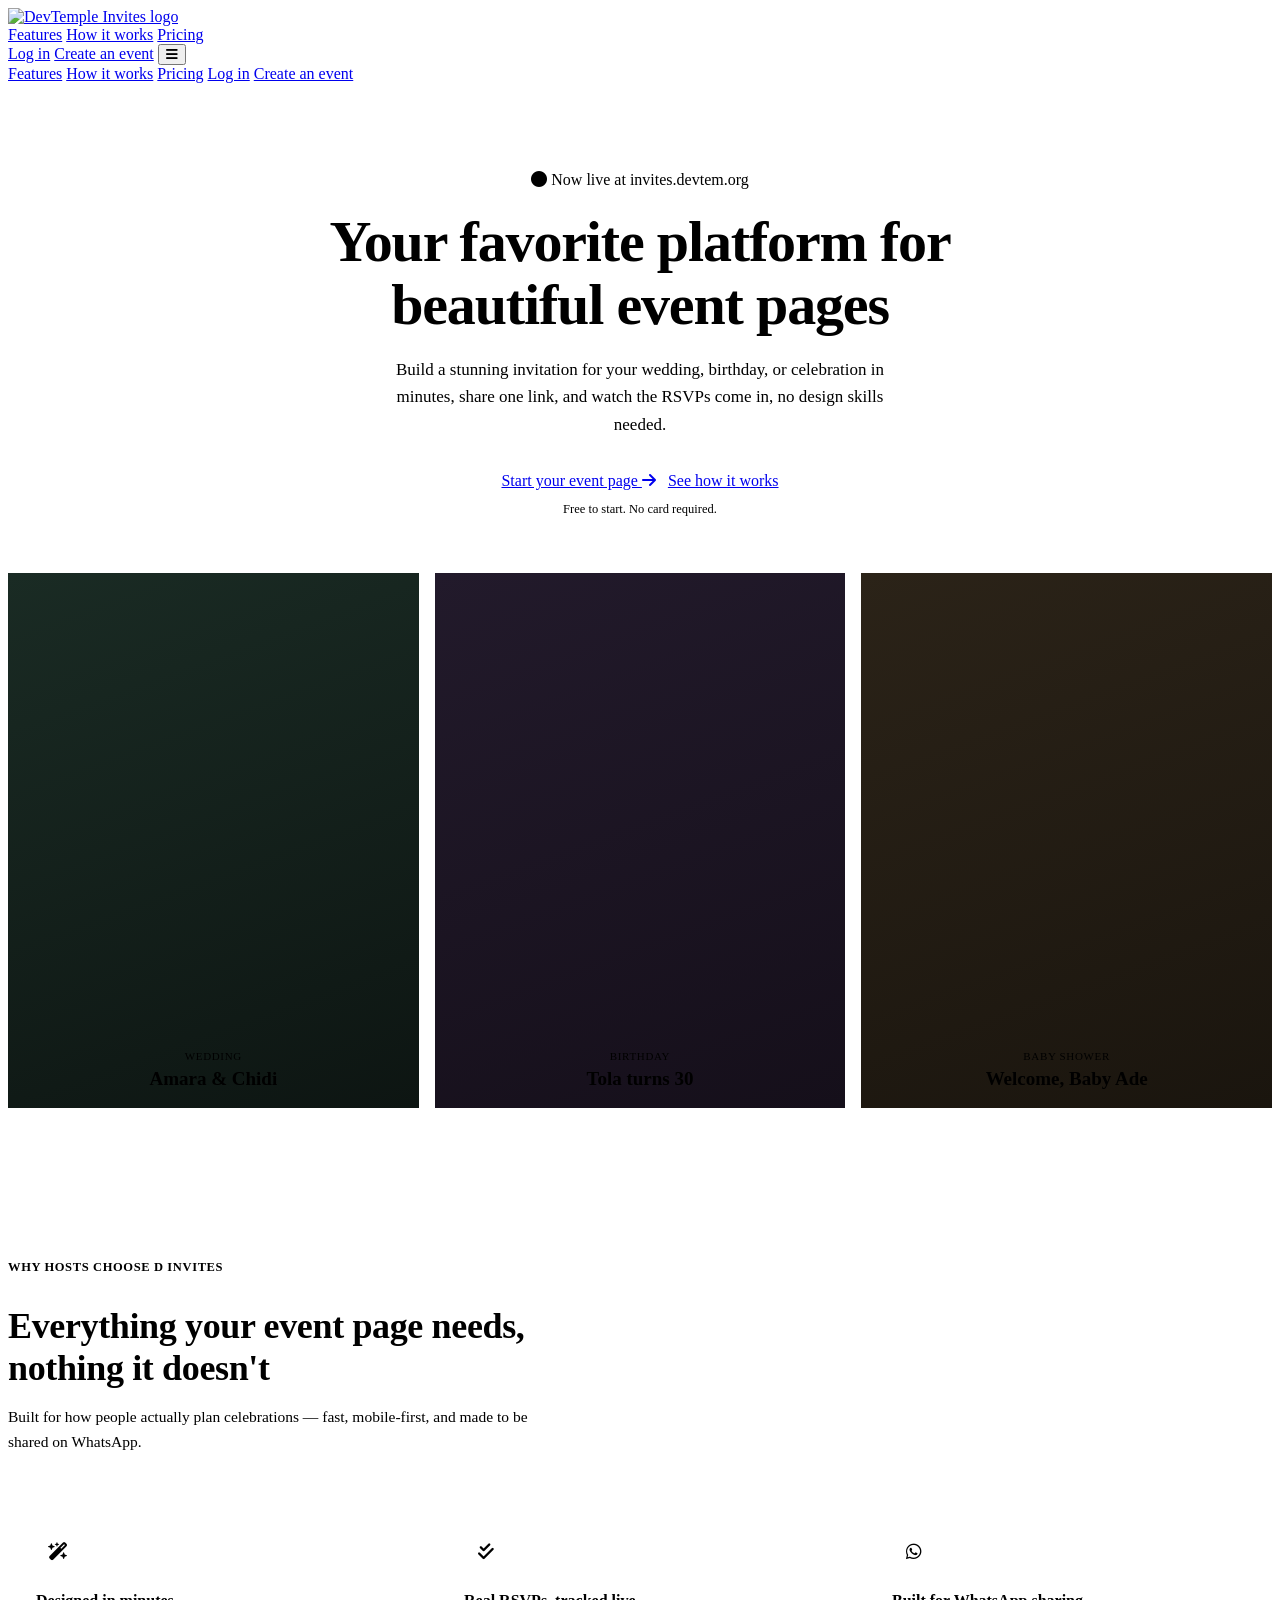
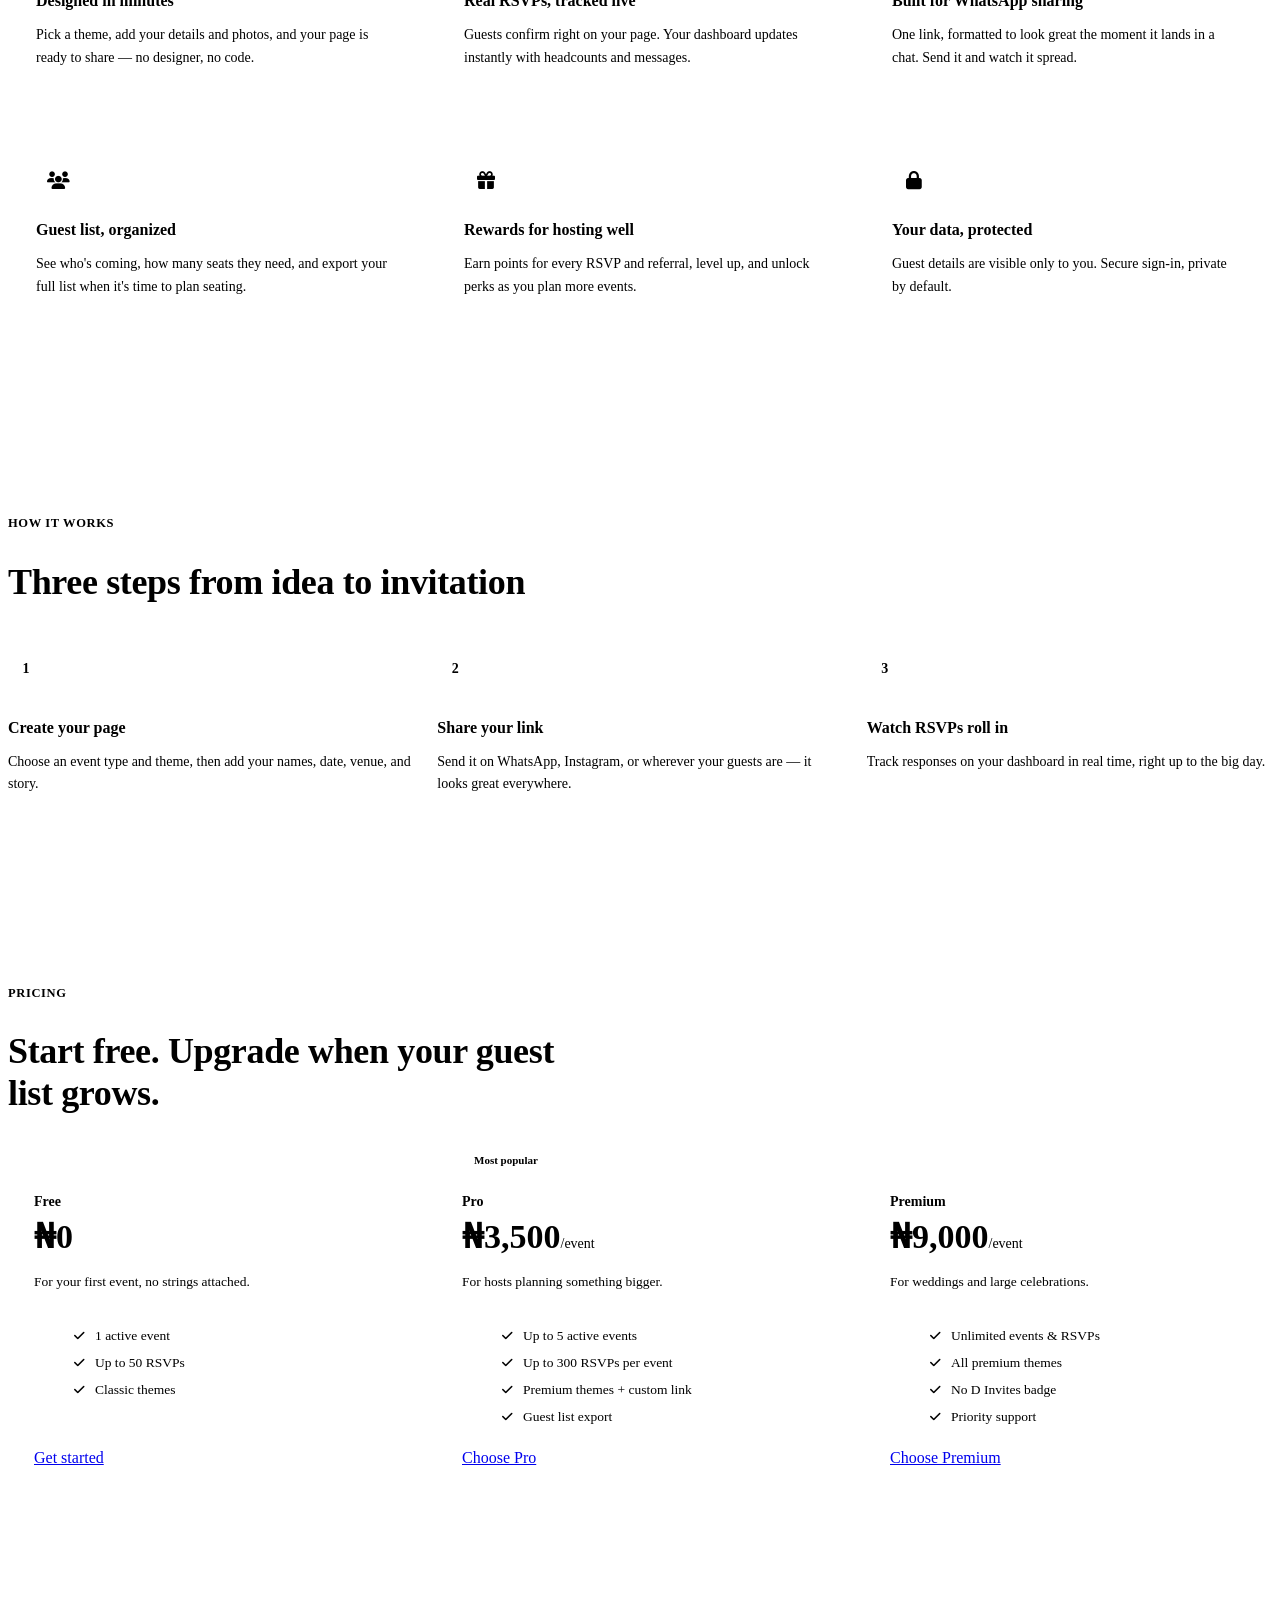
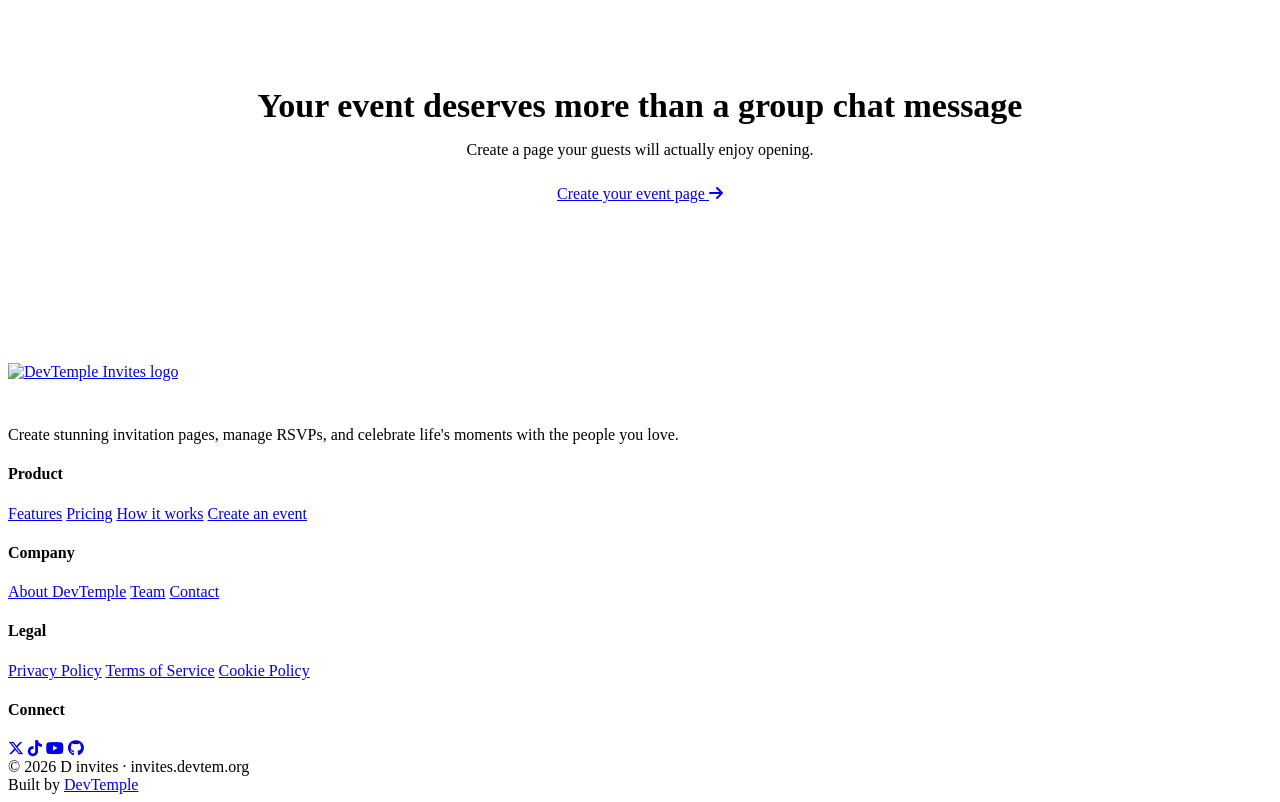
==== index.html @ a51472a0 "Create index.html" ====
<!DOCTYPE html>
<html lang="en">
<head>
    <meta charset="UTF-8">
    <meta name="viewport" content="width=device-width, initial-scale=1.0">
    <title>D Invites — Beautiful event pages, real RSVPs</title>
    <meta name="description" content="Create a beautiful invitation page for your wedding, birthday, or celebration in minutes. Share one link, track every RSVP, by DevTemple.">

    <link rel="preconnect" href="https://fonts.googleapis.com">
    <link href="https://fonts.googleapis.com/css2?family=Inter:opsz,wght@14..32,400;14..32,500;14..32,600;14..32,700;14..32,800&display=swap" rel="stylesheet">
    <link rel="stylesheet" href="https://cdnjs.cloudflare.com/ajax/libs/font-awesome/6.5.2/css/all.min.css">
    <link rel="stylesheet" href="assets/css/global.css">

    <style>
        /* ---------- Page-only styles (landing) ---------- */
        .hero {
            padding: 88px 0 64px;
            text-align: center;
            position: relative;
            overflow: hidden;
        }
        .hero::before {
            content: '';
            position: absolute;
            top: -180px;
            left: 50%;
            transform: translateX(-50%);
            width: 640px;
            height: 360px;
            background: var(--accent);
            opacity: .14;
            filter: blur(120px);
            border-radius: 50%;
            pointer-events: none;
        }
        .hero-inner {
            position: relative;
            z-index: 1;
        }

        .hero h1 {
            font-size: clamp(34px, 6vw, 58px);
            font-weight: 800;
            letter-spacing: -.02em;
            line-height: 1.08;
            max-width: 820px;
            margin: 22px auto 20px;
        }
        .hero h1 .accent {
            color: var(--accent);
        }
        .hero p.lede {
            font-size: 17px;
            color: var(--text-secondary);
            max-width: 520px;
            margin: 0 auto 34px;
            line-height: 1.6;
        }
        .hero-cta {
            display: flex;
            gap: 12px;
            justify-content: center;
            flex-wrap: wrap;
        }

        .hero-input-row {
            max-width: 460px;
            margin: 36px auto 0;
            display: flex;
            gap: 8px;
            background: var(--bg-card);
            border: 1px solid var(--border);
            border-radius: var(--radius-pill);
            padding: 6px;
            align-items: center;
        }
        .hero-input-row input {
            border: none;
            background: transparent;
            padding: 10px 14px;
            flex: 1;
        }
        .hero-input-row input:focus {
            box-shadow: none;
        }
        .hero-input-row .btn {
            flex-shrink: 0;
        }
        .hero-hint {
            font-size: 12.5px;
            color: var(--text-muted);
            margin-top: 12px;
        }

        /* Preview card grid under hero */
        .preview-row {
            display: grid;
            grid-template-columns: repeat(3, 1fr);
            gap: 16px;
            margin-top: 56px;
        }
        .preview-card {
            aspect-ratio: 3/4;
            border-radius: var(--radius-lg);
            overflow: hidden;
            position: relative;
            display: flex;
            flex-direction: column;
            justify-content: flex-end;
            padding: 18px;
        }
        .preview-card.p1 {
            background: linear-gradient(160deg, #1a2b24, #0d1512);
        }
        .preview-card.p2 {
            background: linear-gradient(160deg, #221a2b, #150f1a);
        }
        .preview-card.p3 {
            background: linear-gradient(160deg, #2b2318, #1a150e);
        }
        .preview-card .tag {
            font-size: 11px;
            color: var(--text-secondary);
            margin-bottom: 6px;
            text-transform: uppercase;
            letter-spacing: .06em;
        }
        .preview-card .name {
            font-size: 19px;
            font-weight: 700;
        }
        @media (max-width:720px) {
            .preview-row {
                grid-template-columns: 1fr;
            }
        }

        /* ---------- Logo strip ---------- */
        .strip {
            padding: 48px 0;
            border-top: 1px solid var(--border);
            border-bottom: 1px solid var(--border);
        }
        .strip p {
            text-align: center;
            font-size: 12px;
            letter-spacing: .08em;
            text-transform: uppercase;
            color: var(--text-muted);
            margin-bottom: 22px;
        }
        .strip-row {
            display: flex;
            justify-content: center;
            gap: 44px;
            flex-wrap: wrap;
            color: var(--text-secondary);
            font-size: 14px;
            font-weight: 600;
        }

        /* ---------- Features ---------- */
        .section {
            padding: 88px 0;
        }
        .section-head {
            max-width: 560px;
            margin-bottom: 48px;
        }
        .eyebrow {
            font-size: 12.5px;
            font-weight: 600;
            color: var(--accent);
            letter-spacing: .05em;
            text-transform: uppercase;
            margin-bottom: 12px;
        }
        .section-head h2 {
            font-size: clamp(26px, 4vw, 36px);
            font-weight: 800;
            letter-spacing: -.01em;
            margin-bottom: 12px;
        }
        .section-head p {
            color: var(--text-secondary);
            font-size: 15.5px;
            line-height: 1.6;
        }

        .feature-grid {
            display: grid;
            grid-template-columns: repeat(3, 1fr);
            gap: 20px;
        }
        .feature-card {
            padding: 28px;
        }
        .feature-icon {
            width: 44px;
            height: 44px;
            border-radius: 12px;
            background: var(--accent-soft);
            display: flex;
            align-items: center;
            justify-content: center;
            color: var(--accent);
            font-size: 18px;
            margin-bottom: 18px;
        }
        .feature-card h3 {
            font-size: 16px;
            font-weight: 700;
            margin-bottom: 8px;
        }
        .feature-card p {
            font-size: 14px;
            color: var(--text-secondary);
            line-height: 1.6;
        }
        @media (max-width:860px) {
            .feature-grid {
                grid-template-columns: 1fr;
            }
        }

        /* ---------- How it works ---------- */
        .steps {
            display: grid;
            grid-template-columns: repeat(3, 1fr);
            gap: 24px;
            counter-reset: step;
        }
        .step {
            position: relative;
            padding-left: 0;
        }
        .step-num {
            display: inline-flex;
            align-items: center;
            justify-content: center;
            width: 36px;
            height: 36px;
            border-radius: 50%;
            border: 1px solid var(--border);
            font-weight: 700;
            font-size: 14px;
            margin-bottom: 16px;
            color: var(--accent);
        }
        .step h3 {
            font-size: 16px;
            font-weight: 700;
            margin-bottom: 8px;
        }
        .step p {
            font-size: 14px;
            color: var(--text-secondary);
            line-height: 1.6;
        }
        @media (max-width:860px) {
            .steps {
                grid-template-columns: 1fr;
            }
        }

        /* ---------- Pricing ---------- */
        .pricing-grid {
            display: grid;
            grid-template-columns: repeat(3, 1fr);
            gap: 20px;
            align-items: stretch;
        }
        .price-card {
            padding: 32px 26px;
            display: flex;
            flex-direction: column;
        }
        .price-card.featured {
            border-color: var(--accent);
            position: relative;
        }
        .price-card.featured::before {
            content: 'Most popular';
            position: absolute;
            top: -12px;
            left: 26px;
            background: var(--accent);
            color: var(--accent-text);
            font-size: 11px;
            font-weight: 700;
            padding: 4px 12px;
            border-radius: var(--radius-pill);
        }
        .price-card .tier {
            font-size: 14px;
            font-weight: 700;
            color: var(--text-secondary);
            margin-bottom: 6px;
        }
        .price-card .amount {
            font-size: 34px;
            font-weight: 800;
            margin-bottom: 4px;
        }
        .price-card .amount span {
            font-size: 14px;
            font-weight: 500;
            color: var(--text-secondary);
        }
        .price-card .desc {
            font-size: 13.5px;
            color: var(--text-secondary);
            margin-bottom: 22px;
        }
        .price-list {
            display: flex;
            flex-direction: column;
            gap: 11px;
            margin-bottom: 24px;
            flex: 1;
        }
        .price-list li {
            display: flex;
            gap: 10px;
            font-size: 13.5px;
            color: var(--text-secondary);
            align-items: flex-start;
        }
        .price-list i {
            color: var(--accent);
            margin-top: 2px;
            font-size: 12px;
        }
        @media (max-width:860px) {
            .pricing-grid {
                grid-template-columns: 1fr;
            }
        }

        /* ---------- Final CTA ---------- */
        .cta-band {
            text-align: center;
            padding: 72px 40px;
            border-radius: var(--radius-lg);
            background: linear-gradient(160deg, var(--bg-card), var(--bg-elevated));
            border: 1px solid var(--border);
        }
        .cta-band h2 {
            font-size: clamp(24px, 4vw, 34px);
            font-weight: 800;
            margin-bottom: 14px;
        }
        .cta-band p {
            color: var(--text-secondary);
            margin-bottom: 26px;
        }

    </style>
</head>
<body>

    <!-- ============ NAV ============ -->
    <header class="site-nav">
        <div class="container">
            <a href="/" class="nav-brand">
                <img src="/assets/img/logo.png" alt="DevTemple Invites logo" height="35">
            </a>
            <nav class="nav-links">
                <a href="#features">Features</a>
                <a href="#how">How it works</a>
                <a href="#pricing">Pricing</a>
            </nav>
            <div class="nav-actions">
                <a href="auth" class="btn btn-text hidden">Log in</a>
                <a href="auth" class="btn btn-primary">Create an event</a>
                <button class="nav-menu-btn" id="nav-menu-btn" aria-label="Menu" aria-expanded="false">
                    <i class="fas fa-regular fa-bars"></i>
                </button>
            </div>
        </div>
        <div class="nav-drawer" id="nav-drawer">
            <a href="#features">Features</a>
            <a href="#how">How it works</a>
            <a href="#pricing">Pricing</a>
            <a href="auth.html">Log in</a>
            <a href="auth.html">Create an event</a>
        </div>
    </header>

    <!-- ============ HERO ============ -->
    <section class="hero">
        <div class="container hero-inner">
            <span class="badge badge-accent"><i class="fa-solid fa-circle"></i> Now live at invites.devtem.org</span>
            <h1>Your favorite platform for <span class="accent">beautiful event pages</span></h1>
            <p class="lede">Build a stunning invitation for your wedding, birthday, or celebration in minutes, share one link, and watch the RSVPs come in, no design skills needed.</p>

            <div class="hero-cta">
                <a href="auth.html" class="btn btn-primary btn-lg">Start your event page <i class="fa-solid fa-arrow-right"></i></a>
                <a href="#how" class="btn btn-ghost btn-lg">See how it works</a>
            </div>
            <p class="hero-hint">Free to start. No card required.</p>

            <div class="preview-row">
                <div class="preview-card p1">
                    <div class="tag">Wedding</div>
                    <div class="name">Amara &amp; Chidi</div>
                </div>
                <div class="preview-card p2">
                    <div class="tag">Birthday</div>
                    <div class="name">Tola turns 30</div>
                </div>
                <div class="preview-card p3">
                    <div class="tag">Baby Shower</div>
                    <div class="name">Welcome, Baby Ade</div>
                </div>
            </div>
        </div>
    </section>

    <!-- ============ FEATURES ============ -->
    <section class="section" id="features">
        <div class="container">
            <div class="section-head">
                <div class="eyebrow">Why hosts choose D Invites</div>
                <h2>Everything your event page needs, nothing it doesn't</h2>
                <p>Built for how people actually plan celebrations — fast, mobile-first, and made to be shared on WhatsApp.</p>
            </div>

            <div class="feature-grid">
                <div class="card feature-card">
                    <div class="feature-icon"><i class="fa-solid fa-wand-magic-sparkles"></i></div>
                    <h3>Designed in minutes</h3>
                    <p>Pick a theme, add your details and photos, and your page is ready to share — no designer, no code.</p>
                </div>
                <div class="card feature-card">
                    <div class="feature-icon"><i class="fa-solid fa-check-double"></i></div>
                    <h3>Real RSVPs, tracked live</h3>
                    <p>Guests confirm right on your page. Your dashboard updates instantly with headcounts and messages.</p>
                </div>
                <div class="card feature-card">
                    <div class="feature-icon"><i class="fa-brands fa-whatsapp"></i></div>
                    <h3>Built for WhatsApp sharing</h3>
                    <p>One link, formatted to look great the moment it lands in a chat. Send it and watch it spread.</p>
                </div>
                <div class="card feature-card">
                    <div class="feature-icon"><i class="fa-solid fa-users"></i></div>
                    <h3>Guest list, organized</h3>
                    <p>See who's coming, how many seats they need, and export your full list when it's time to plan seating.</p>
                </div>
                <div class="card feature-card">
                    <div class="feature-icon"><i class="fa-solid fa-gift"></i></div>
                    <h3>Rewards for hosting well</h3>
                    <p>Earn points for every RSVP and referral, level up, and unlock perks as you plan more events.</p>
                </div>
                <div class="card feature-card">
                    <div class="feature-icon"><i class="fa-solid fa-lock"></i></div>
                    <h3>Your data, protected</h3>
                    <p>Guest details are visible only to you. Secure sign-in, private by default.</p>
                </div>
            </div>
        </div>
    </section>

    <!-- ============ HOW IT WORKS ============ -->
    <section class="section" id="how">
        <div class="container">
            <div class="section-head">
                <div class="eyebrow">How it works</div>
                <h2>Three steps from idea to invitation</h2>
            </div>

            <div class="steps">
                <div class="step">
                    <div class="step-num">1</div>
                    <h3>Create your page</h3>
                    <p>Choose an event type and theme, then add your names, date, venue, and story.</p>
                </div>
                <div class="step">
                    <div class="step-num">2</div>
                    <h3>Share your link</h3>
                    <p>Send it on WhatsApp, Instagram, or wherever your guests are — it looks great everywhere.</p>
                </div>
                <div class="step">
                    <div class="step-num">3</div>
                    <h3>Watch RSVPs roll in</h3>
                    <p>Track responses on your dashboard in real time, right up to the big day.</p>
                </div>
            </div>
        </div>
    </section>

    <!-- ============ PRICING ============ -->
    <section class="section" id="pricing">
        <div class="container">
            <div class="section-head">
                <div class="eyebrow">Pricing</div>
                <h2>Start free. Upgrade when your guest list grows.</h2>
            </div>

            <div class="pricing-grid">
                <div class="card price-card">
                    <div class="tier">Free</div>
                    <div class="amount">&#8358;0</div>
                    <p class="desc">For your first event, no strings attached.</p>
                    <ul class="price-list">
                        <li><i class="fa-solid fa-check"></i> 1 active event</li>
                        <li><i class="fa-solid fa-check"></i> Up to 50 RSVPs</li>
                        <li><i class="fa-solid fa-check"></i> Classic themes</li>
                    </ul>
                    <a href="auth.html" class="btn btn-ghost btn-block">Get started</a>
                </div>

                <div class="card price-card featured">
                    <div class="tier">Pro</div>
                    <div class="amount">&#8358;3,500<span>/event</span></div>
                    <p class="desc">For hosts planning something bigger.</p>
                    <ul class="price-list">
                        <li><i class="fa-solid fa-check"></i> Up to 5 active events</li>
                        <li><i class="fa-solid fa-check"></i> Up to 300 RSVPs per event</li>
                        <li><i class="fa-solid fa-check"></i> Premium themes + custom link</li>
                        <li><i class="fa-solid fa-check"></i> Guest list export</li>
                    </ul>
                    <a href="auth.html" class="btn btn-primary btn-block">Choose Pro</a>
                </div>

                <div class="card price-card">
                    <div class="tier">Premium</div>
                    <div class="amount">&#8358;9,000<span>/event</span></div>
                    <p class="desc">For weddings and large celebrations.</p>
                    <ul class="price-list">
                        <li><i class="fa-solid fa-check"></i> Unlimited events &amp; RSVPs</li>
                        <li><i class="fa-solid fa-check"></i> All premium themes</li>
                        <li><i class="fa-solid fa-check"></i> No D Invites badge</li>
                        <li><i class="fa-solid fa-check"></i> Priority support</li>
                    </ul>
                    <a href="auth.html" class="btn btn-ghost btn-block">Choose Premium</a>
                </div>
            </div>
        </div>
    </section>

    <!-- ============ FINAL CTA ============ -->
    <section class="section" style="padding-top:0;">
        <div class="container">
            <div class="cta-band">
                <h2>Your event deserves more than a group chat message</h2>
                <p>Create a page your guests will actually enjoy opening.</p>
                <a href="auth.html" class="btn btn-primary btn-lg">Create your event page <i class="fa-solid fa-arrow-right"></i></a>
            </div>
        </div>
    </section>

    <!-- ============ FOOTER ============ -->
    <footer class="site-footer">
        <div class="container">
            <div class="footer-grid">
                <!-- Col 1: Brand -->
                <div class="footer-col">
                    <a href="/" class="nav-brand" style="margin-bottom:12px; display:inline-flex;">
                        <img src="/assets/img/logo.png" alt="DevTemple Invites logo" height="35">
                    </a>
                    <p class="footer-brand-tagline">
                        Create stunning invitation pages, manage RSVPs, and celebrate life's moments with the people you love.
                    </p>
                </div>

                <!-- Col 2: Product -->
                <div class="footer-col">
                    <h4>Product</h4>
                    <a href="#features">Features</a>
                    <a href="#pricing">Pricing</a>
                    <a href="#how">How it works</a>
                    <a href="auth.html">Create an event</a>
                </div>

                <!-- Col 3: Company -->
                <div class="footer-col">
                    <h4>Company</h4>
                    <a href="https://devtem.org">About DevTemple</a>
                    <a href="https://devtem.org/#">Team</a>
                    <a href="https://devtem.org/contact#">Contact</a>
                </div>

                <!-- Col 4: Legal -->
                <div class="footer-col">
                    <h4>Legal</h4>
                    <a href="/privacy#">Privacy Policy</a>
                    <a href="/terms#">Terms of Service</a>
                    <a href="/cookie#">Cookie Policy</a>
                </div>

                <!-- Col 5: Social -->
                <div class="footer-col">
                    <h4>Connect</h4>
                    <div class="footer-social">
                        <a href="https://x.com/DevtempT12979" aria-label="X"><i class="fa-brands fa-x-twitter"></i></a>
                        <a href="https://tiktok.com/@devtem.org" aria-label="Tiktok"><i class="fa-brands fa-tiktok"></i></a>
                        <a href="https://www.youtube.com/@devtem_org" aria-label="YouTube"><i class="fa-brands fa-youtube"></i></a>
                        <a href="https://github.com/fscss-ttr" aria-label="GitHub"><i class="fa-brands fa-github"></i></a>
                    </div>
                </div>
            </div>

            <!-- Bottom Bar -->
            <div class="footer-bottom">
                <div class="foot-meta">© 2026 D invites · invites.devtem.org</div>
                <div class="foot-meta">Built by <a href="https://devtem.org">DevTemple</a></div>
            </div>
        </div>
    </footer>

    <script src="assets/js/global.js"></script>
</body>
</html>
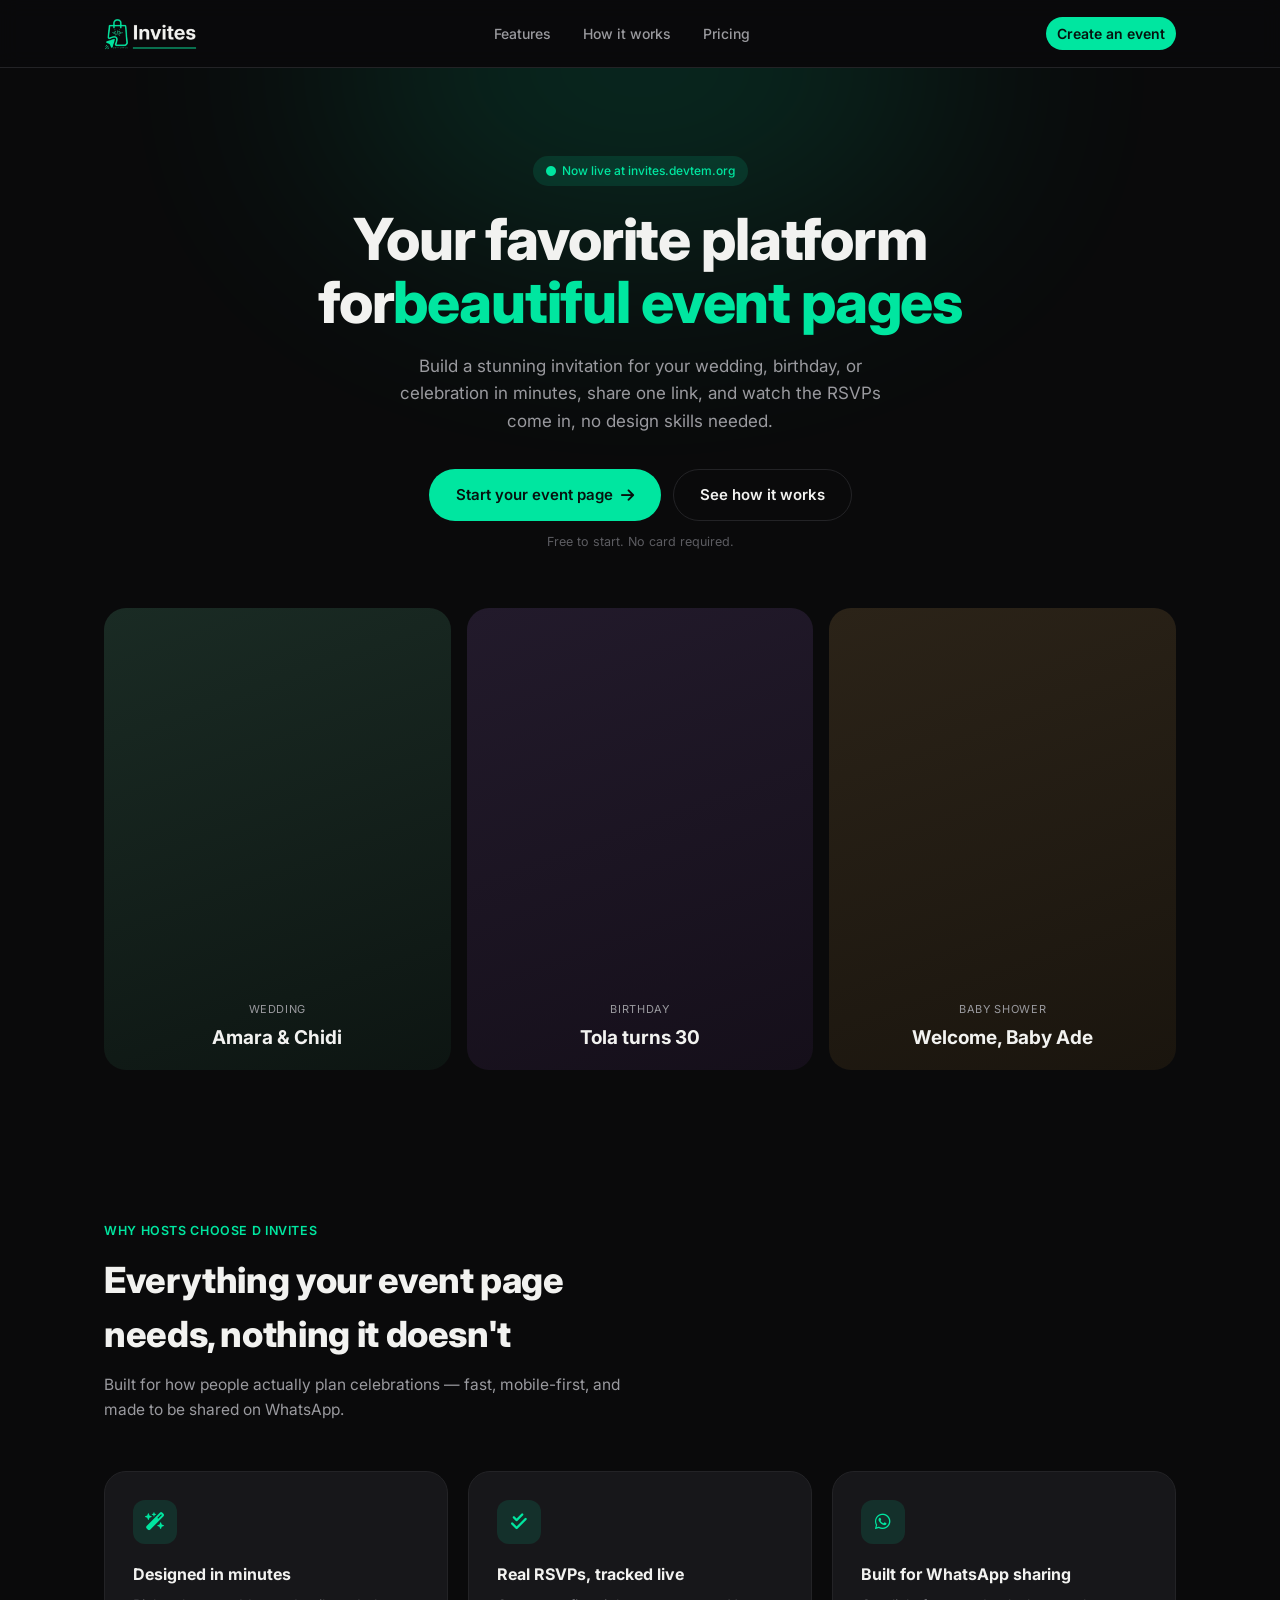
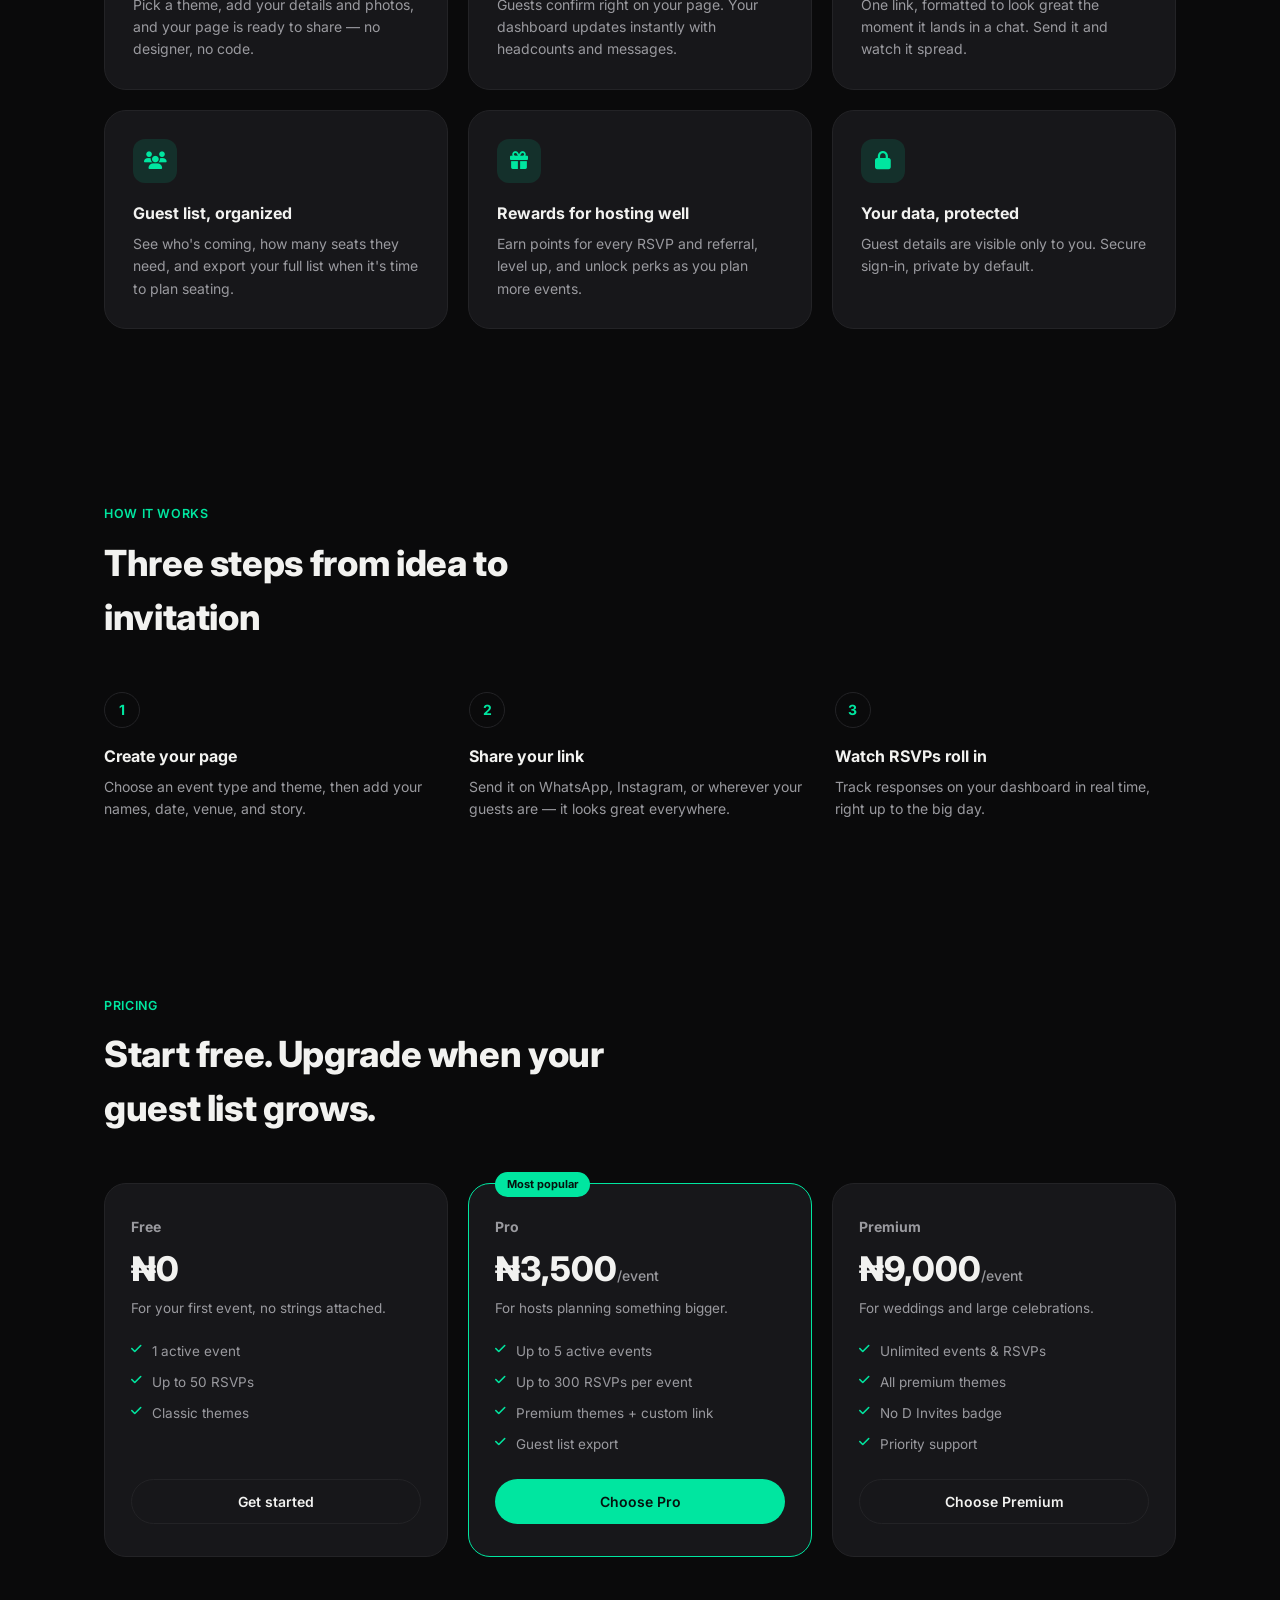
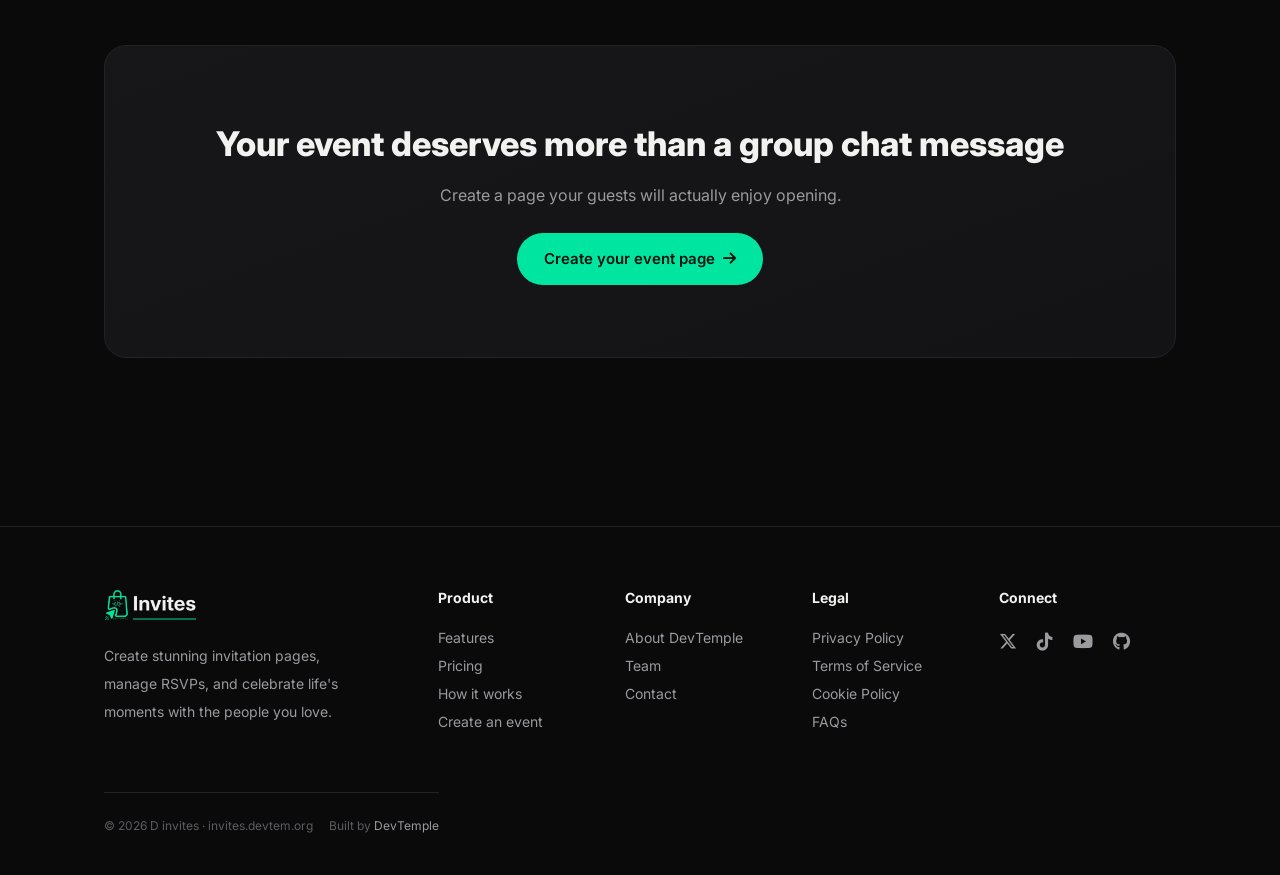
==== commit 6033f5cc: "Update index.html" ====
--- a/index.html
+++ b/index.html
@@ -1,614 +1,65 @@
-<!DOCTYPE html>
-<html lang="en">
-<head>
-    <meta charset="UTF-8">
-    <meta name="viewport" content="width=device-width, initial-scale=1.0">
-    <title>D Invites — Beautiful event pages, real RSVPs</title>
-    <meta name="description" content="Create a beautiful invitation page for your wedding, birthday, or celebration in minutes. Share one link, track every RSVP, by DevTemple.">
-
-    <link rel="preconnect" href="https://fonts.googleapis.com">
-    <link href="https://fonts.googleapis.com/css2?family=Inter:opsz,wght@14..32,400;14..32,500;14..32,600;14..32,700;14..32,800&display=swap" rel="stylesheet">
-    <link rel="stylesheet" href="https://cdnjs.cloudflare.com/ajax/libs/font-awesome/6.5.2/css/all.min.css">
-    <link rel="stylesheet" href="assets/css/global.css">
-
-    <style>
-        /* ---------- Page-only styles (landing) ---------- */
-        .hero {
-            padding: 88px 0 64px;
-            text-align: center;
-            position: relative;
-            overflow: hidden;
-        }
-        .hero::before {
-            content: '';
-            position: absolute;
-            top: -180px;
-            left: 50%;
-            transform: translateX(-50%);
-            width: 640px;
-            height: 360px;
-            background: var(--accent);
-            opacity: .14;
-            filter: blur(120px);
-            border-radius: 50%;
-            pointer-events: none;
-        }
-        .hero-inner {
-            position: relative;
-            z-index: 1;
-        }
-
-        .hero h1 {
-            font-size: clamp(34px, 6vw, 58px);
-            font-weight: 800;
-            letter-spacing: -.02em;
-            line-height: 1.08;
-            max-width: 820px;
-            margin: 22px auto 20px;
-        }
-        .hero h1 .accent {
-            color: var(--accent);
-        }
-        .hero p.lede {
-            font-size: 17px;
-            color: var(--text-secondary);
-            max-width: 520px;
-            margin: 0 auto 34px;
-            line-height: 1.6;
-        }
-        .hero-cta {
-            display: flex;
-            gap: 12px;
-            justify-content: center;
-            flex-wrap: wrap;
-        }
-
-        .hero-input-row {
-            max-width: 460px;
-            margin: 36px auto 0;
-            display: flex;
-            gap: 8px;
-            background: var(--bg-card);
-            border: 1px solid var(--border);
-            border-radius: var(--radius-pill);
-            padding: 6px;
-            align-items: center;
-        }
-        .hero-input-row input {
-            border: none;
-            background: transparent;
-            padding: 10px 14px;
-            flex: 1;
-        }
-        .hero-input-row input:focus {
-            box-shadow: none;
-        }
-        .hero-input-row .btn {
-            flex-shrink: 0;
-        }
-        .hero-hint {
-            font-size: 12.5px;
-            color: var(--text-muted);
-            margin-top: 12px;
-        }
-
-        /* Preview card grid under hero */
-        .preview-row {
-            display: grid;
-            grid-template-columns: repeat(3, 1fr);
-            gap: 16px;
-            margin-top: 56px;
-        }
-        .preview-card {
-            aspect-ratio: 3/4;
-            border-radius: var(--radius-lg);
-            overflow: hidden;
-            position: relative;
-            display: flex;
-            flex-direction: column;
-            justify-content: flex-end;
-            padding: 18px;
-        }
-        .preview-card.p1 {
-            background: linear-gradient(160deg, #1a2b24, #0d1512);
-        }
-        .preview-card.p2 {
-            background: linear-gradient(160deg, #221a2b, #150f1a);
-        }
-        .preview-card.p3 {
-            background: linear-gradient(160deg, #2b2318, #1a150e);
-        }
-        .preview-card .tag {
-            font-size: 11px;
-            color: var(--text-secondary);
-            margin-bottom: 6px;
-            text-transform: uppercase;
-            letter-spacing: .06em;
-        }
-        .preview-card .name {
-            font-size: 19px;
-            font-weight: 700;
-        }
-        @media (max-width:720px) {
-            .preview-row {
-                grid-template-columns: 1fr;
+<!DOCTYPE html><html lang="en"><head><meta charset="UTF-8"><meta name="viewport" content="width=device-width,initial-scale=1"><title>D Invites — Beautiful event pages, real RSVPs</title><meta name="description" content="Create a beautiful invitation page for your wedding, birthday, or celebration in minutes. Share one link, track every RSVP, by DevTemple."><meta name="keywords" content="event invitations, rsvp, wedding invitations, birthday invitations, event pages, digital invitations, party planning, guest management, rsvp tracking, celebration, wedding website, invite platform, event management, free invitations, D invites, DevTemple"><meta name="author" content="DevTemple"><meta name="robots" content="index, follow"><meta name="language" content="English"><meta name="revisit-after" content="7 days"><meta property="og:title" content="D Invites — Beautiful event pages, real RSVPs"><meta property="og:description" content="Create a beautiful invitation page for your wedding, birthday, or celebration in minutes. Share one link, track every RSVP — free to start."><meta property="og:type" content="website"><meta property="og:url" content="https://invites.devtem.org"><meta property="og:site_name" content="D Invites"><meta property="og:image" content="https://invites.devtem.org/assets/img/logo.png"><meta property="og:image:width" content="1200"><meta property="og:image:height" content="630"><meta property="og:image:alt" content="D Invites — Beautiful event pages for every celebration"><meta property="og:locale" content="en_NG"><meta name="twitter:card" content="summary_large_image"><meta name="twitter:title" content="D Invites — Beautiful event pages, real RSVPs"><meta name="twitter:description" content="Create a stunning invitation page for your wedding, birthday, or celebration. Share one link, track every RSVP — free to start."><meta name="twitter:image" content="https://invites.devtem.org/assets/img/logo.png"><meta name="twitter:site" content="@DevtempT12979"><meta name="twitter:creator" content="@DevtempT12979"><meta name="theme-color" content="#00E6A0"><meta name="apple-mobile-web-app-capable" content="yes"><meta name="apple-mobile-web-app-status-bar-style" content="black-translucent"><meta name="mobile-web-app-capable" content="yes"><link rel="canonical" href="https://invites.devtem.org"><link rel="icon" type="image/png" href="/assets/img/icon.png"><link rel="apple-touch-icon" href="/assets/img/icon.png"><link rel="preconnect" href="https://fonts.googleapis.com"><link rel="preconnect" href="https://fonts.gstatic.com" crossorigin><link href="https://fonts.googleapis.com/css2?family=Inter:opsz,wght@14..32,400;14..32,500;14..32,600;14..32,700;14..32,800&display=swap" rel="stylesheet"><link rel="stylesheet" href="https://cdnjs.cloudflare.com/ajax/libs/font-awesome/6.5.2/css/all.min.css"><link rel="stylesheet" href="assets/css/global.css"><script type="application/ld+json">{
+            "@context": "https://schema.org",
+            "@type": "WebSite",
+            "name": "D Invites",
+            "url": "https://invites.devtem.org",
+            "description": "Create beautiful event invitation pages, manage RSVPs, and celebrate life's moments with the people you love.",
+            "potentialAction": {
+                "@type": "SearchAction",
+                "target": "https://invites.devtem.org/search?q={search_term_string}",
+                "query-input": "required name=search_term_string"
             }
-        }
-
-        /* ---------- Logo strip ---------- */
-        .strip {
-            padding: 48px 0;
-            border-top: 1px solid var(--border);
-            border-bottom: 1px solid var(--border);
-        }
-        .strip p {
-            text-align: center;
-            font-size: 12px;
-            letter-spacing: .08em;
-            text-transform: uppercase;
-            color: var(--text-muted);
-            margin-bottom: 22px;
-        }
-        .strip-row {
-            display: flex;
-            justify-content: center;
-            gap: 44px;
-            flex-wrap: wrap;
-            color: var(--text-secondary);
-            font-size: 14px;
-            font-weight: 600;
-        }
-
-        /* ---------- Features ---------- */
-        .section {
-            padding: 88px 0;
-        }
-        .section-head {
-            max-width: 560px;
-            margin-bottom: 48px;
-        }
-        .eyebrow {
-            font-size: 12.5px;
-            font-weight: 600;
-            color: var(--accent);
-            letter-spacing: .05em;
-            text-transform: uppercase;
-            margin-bottom: 12px;
-        }
-        .section-head h2 {
-            font-size: clamp(26px, 4vw, 36px);
-            font-weight: 800;
-            letter-spacing: -.01em;
-            margin-bottom: 12px;
-        }
-        .section-head p {
-            color: var(--text-secondary);
-            font-size: 15.5px;
-            line-height: 1.6;
-        }
-
-        .feature-grid {
-            display: grid;
-            grid-template-columns: repeat(3, 1fr);
-            gap: 20px;
-        }
-        .feature-card {
-            padding: 28px;
-        }
-        .feature-icon {
-            width: 44px;
-            height: 44px;
-            border-radius: 12px;
-            background: var(--accent-soft);
-            display: flex;
-            align-items: center;
-            justify-content: center;
-            color: var(--accent);
-            font-size: 18px;
-            margin-bottom: 18px;
-        }
-        .feature-card h3 {
-            font-size: 16px;
-            font-weight: 700;
-            margin-bottom: 8px;
-        }
-        .feature-card p {
-            font-size: 14px;
-            color: var(--text-secondary);
-            line-height: 1.6;
-        }
-        @media (max-width:860px) {
-            .feature-grid {
-                grid-template-columns: 1fr;
+        }</script><script type="application/ld+json">{
+            "@context": "https://schema.org",
+            "@type": "Organization",
+            "name": "D Invites",
+            "url": "https://invites.devtem.org",
+            "logo": "https://invites.devtem.org/assets/img/logo.png",
+            "description": "D Invites helps you create stunning event invitation pages, track RSVPs in real time, and manage your guest list — all in one place.",
+            "foundingDate": "2026",
+            "founder": {
+                "@type": "Person",
+                "name": "DevTemple Team"
+            },
+            "sameAs": [
+                "https://x.com/DevtempT12979",
+                "https://tiktok.com/@devtem.org",
+                "https://www.youtube.com/@devtem_org",
+                "https://github.com/fscss-ttr"
+            ],
+            "contactPoint": {
+                "@type": "ContactPoint",
+                "email": "support.d-invite@devtem.org",
+                "contactType": "Customer Support",
+                "availableLanguage": ["English"]
             }
-        }
-
-        /* ---------- How it works ---------- */
-        .steps {
-            display: grid;
-            grid-template-columns: repeat(3, 1fr);
-            gap: 24px;
-            counter-reset: step;
-        }
-        .step {
-            position: relative;
-            padding-left: 0;
-        }
-        .step-num {
-            display: inline-flex;
-            align-items: center;
-            justify-content: center;
-            width: 36px;
-            height: 36px;
-            border-radius: 50%;
-            border: 1px solid var(--border);
-            font-weight: 700;
-            font-size: 14px;
-            margin-bottom: 16px;
-            color: var(--accent);
-        }
-        .step h3 {
-            font-size: 16px;
-            font-weight: 700;
-            margin-bottom: 8px;
-        }
-        .step p {
-            font-size: 14px;
-            color: var(--text-secondary);
-            line-height: 1.6;
-        }
-        @media (max-width:860px) {
-            .steps {
-                grid-template-columns: 1fr;
+        }</script><script type="application/ld+json">{
+            "@context": "https://schema.org",
+            "@type": "BreadcrumbList",
+            "itemListElement": [
+                {
+                    "@type": "ListItem",
+                    "position": 1,
+                    "name": "Home",
+                    "item": "https://invites.devtem.org"
+                }
+            ]
+        }</script><script type="application/ld+json">{
+            "@context": "https://schema.org",
+            "@type": "Product",
+            "name": "D Invites Event Platform",
+            "description": "Create beautiful event invitation pages, track RSVPs in real time, and manage your guest list with D Invites.",
+            "brand": {
+                "@type": "Brand",
+                "name": "D Invites"
+            },
+            "offers": {
+                "@type": "AggregateOffer",
+                "priceCurrency": "NGN",
+                "lowPrice": "0",
+                "highPrice": "9000",
+                "offerCount": "3",
+                "availability": "https://schema.org/InStock",
+                "url": "https://invites.devtem.org/#pricing"
             }
-        }
-
-        /* ---------- Pricing ---------- */
-        .pricing-grid {
-            display: grid;
-            grid-template-columns: repeat(3, 1fr);
-            gap: 20px;
-            align-items: stretch;
-        }
-        .price-card {
-            padding: 32px 26px;
-            display: flex;
-            flex-direction: column;
-        }
-        .price-card.featured {
-            border-color: var(--accent);
-            position: relative;
-        }
-        .price-card.featured::before {
-            content: 'Most popular';
-            position: absolute;
-            top: -12px;
-            left: 26px;
-            background: var(--accent);
-            color: var(--accent-text);
-            font-size: 11px;
-            font-weight: 700;
-            padding: 4px 12px;
-            border-radius: var(--radius-pill);
-        }
-        .price-card .tier {
-            font-size: 14px;
-            font-weight: 700;
-            color: var(--text-secondary);
-            margin-bottom: 6px;
-        }
-        .price-card .amount {
-            font-size: 34px;
-            font-weight: 800;
-            margin-bottom: 4px;
-        }
-        .price-card .amount span {
-            font-size: 14px;
-            font-weight: 500;
-            color: var(--text-secondary);
-        }
-        .price-card .desc {
-            font-size: 13.5px;
-            color: var(--text-secondary);
-            margin-bottom: 22px;
-        }
-        .price-list {
-            display: flex;
-            flex-direction: column;
-            gap: 11px;
-            margin-bottom: 24px;
-            flex: 1;
-        }
-        .price-list li {
-            display: flex;
-            gap: 10px;
-            font-size: 13.5px;
-            color: var(--text-secondary);
-            align-items: flex-start;
-        }
-        .price-list i {
-            color: var(--accent);
-            margin-top: 2px;
-            font-size: 12px;
-        }
-        @media (max-width:860px) {
-            .pricing-grid {
-                grid-template-columns: 1fr;
-            }
-        }
-
-        /* ---------- Final CTA ---------- */
-        .cta-band {
-            text-align: center;
-            padding: 72px 40px;
-            border-radius: var(--radius-lg);
-            background: linear-gradient(160deg, var(--bg-card), var(--bg-elevated));
-            border: 1px solid var(--border);
-        }
-        .cta-band h2 {
-            font-size: clamp(24px, 4vw, 34px);
-            font-weight: 800;
-            margin-bottom: 14px;
-        }
-        .cta-band p {
-            color: var(--text-secondary);
-            margin-bottom: 26px;
-        }
-
-    </style>
-</head>
-<body>
-
-    <!-- ============ NAV ============ -->
-    <header class="site-nav">
-        <div class="container">
-            <a href="/" class="nav-brand">
-                <img src="/assets/img/logo.png" alt="DevTemple Invites logo" height="35">
-            </a>
-            <nav class="nav-links">
-                <a href="#features">Features</a>
-                <a href="#how">How it works</a>
-                <a href="#pricing">Pricing</a>
-            </nav>
-            <div class="nav-actions">
-                <a href="auth" class="btn btn-text hidden">Log in</a>
-                <a href="auth" class="btn btn-primary">Create an event</a>
-                <button class="nav-menu-btn" id="nav-menu-btn" aria-label="Menu" aria-expanded="false">
-                    <i class="fas fa-regular fa-bars"></i>
-                </button>
-            </div>
-        </div>
-        <div class="nav-drawer" id="nav-drawer">
-            <a href="#features">Features</a>
-            <a href="#how">How it works</a>
-            <a href="#pricing">Pricing</a>
-            <a href="auth.html">Log in</a>
-            <a href="auth.html">Create an event</a>
-        </div>
-    </header>
-
-    <!-- ============ HERO ============ -->
-    <section class="hero">
-        <div class="container hero-inner">
-            <span class="badge badge-accent"><i class="fa-solid fa-circle"></i> Now live at invites.devtem.org</span>
-            <h1>Your favorite platform for <span class="accent">beautiful event pages</span></h1>
-            <p class="lede">Build a stunning invitation for your wedding, birthday, or celebration in minutes, share one link, and watch the RSVPs come in, no design skills needed.</p>
-
-            <div class="hero-cta">
-                <a href="auth.html" class="btn btn-primary btn-lg">Start your event page <i class="fa-solid fa-arrow-right"></i></a>
-                <a href="#how" class="btn btn-ghost btn-lg">See how it works</a>
-            </div>
-            <p class="hero-hint">Free to start. No card required.</p>
-
-            <div class="preview-row">
-                <div class="preview-card p1">
-                    <div class="tag">Wedding</div>
-                    <div class="name">Amara &amp; Chidi</div>
-                </div>
-                <div class="preview-card p2">
-                    <div class="tag">Birthday</div>
-                    <div class="name">Tola turns 30</div>
-                </div>
-                <div class="preview-card p3">
-                    <div class="tag">Baby Shower</div>
-                    <div class="name">Welcome, Baby Ade</div>
-                </div>
-            </div>
-        </div>
-    </section>
-
-    <!-- ============ FEATURES ============ -->
-    <section class="section" id="features">
-        <div class="container">
-            <div class="section-head">
-                <div class="eyebrow">Why hosts choose D Invites</div>
-                <h2>Everything your event page needs, nothing it doesn't</h2>
-                <p>Built for how people actually plan celebrations — fast, mobile-first, and made to be shared on WhatsApp.</p>
-            </div>
-
-            <div class="feature-grid">
-                <div class="card feature-card">
-                    <div class="feature-icon"><i class="fa-solid fa-wand-magic-sparkles"></i></div>
-                    <h3>Designed in minutes</h3>
-                    <p>Pick a theme, add your details and photos, and your page is ready to share — no designer, no code.</p>
-                </div>
-                <div class="card feature-card">
-                    <div class="feature-icon"><i class="fa-solid fa-check-double"></i></div>
-                    <h3>Real RSVPs, tracked live</h3>
-                    <p>Guests confirm right on your page. Your dashboard updates instantly with headcounts and messages.</p>
-                </div>
-                <div class="card feature-card">
-                    <div class="feature-icon"><i class="fa-brands fa-whatsapp"></i></div>
-                    <h3>Built for WhatsApp sharing</h3>
-                    <p>One link, formatted to look great the moment it lands in a chat. Send it and watch it spread.</p>
-                </div>
-                <div class="card feature-card">
-                    <div class="feature-icon"><i class="fa-solid fa-users"></i></div>
-                    <h3>Guest list, organized</h3>
-                    <p>See who's coming, how many seats they need, and export your full list when it's time to plan seating.</p>
-                </div>
-                <div class="card feature-card">
-                    <div class="feature-icon"><i class="fa-solid fa-gift"></i></div>
-                    <h3>Rewards for hosting well</h3>
-                    <p>Earn points for every RSVP and referral, level up, and unlock perks as you plan more events.</p>
-                </div>
-                <div class="card feature-card">
-                    <div class="feature-icon"><i class="fa-solid fa-lock"></i></div>
-                    <h3>Your data, protected</h3>
-                    <p>Guest details are visible only to you. Secure sign-in, private by default.</p>
-                </div>
-            </div>
-        </div>
-    </section>
-
-    <!-- ============ HOW IT WORKS ============ -->
-    <section class="section" id="how">
-        <div class="container">
-            <div class="section-head">
-                <div class="eyebrow">How it works</div>
-                <h2>Three steps from idea to invitation</h2>
-            </div>
-
-            <div class="steps">
-                <div class="step">
-                    <div class="step-num">1</div>
-                    <h3>Create your page</h3>
-                    <p>Choose an event type and theme, then add your names, date, venue, and story.</p>
-                </div>
-                <div class="step">
-                    <div class="step-num">2</div>
-                    <h3>Share your link</h3>
-                    <p>Send it on WhatsApp, Instagram, or wherever your guests are — it looks great everywhere.</p>
-                </div>
-                <div class="step">
-                    <div class="step-num">3</div>
-                    <h3>Watch RSVPs roll in</h3>
-                    <p>Track responses on your dashboard in real time, right up to the big day.</p>
-                </div>
-            </div>
-        </div>
-    </section>
-
-    <!-- ============ PRICING ============ -->
-    <section class="section" id="pricing">
-        <div class="container">
-            <div class="section-head">
-                <div class="eyebrow">Pricing</div>
-                <h2>Start free. Upgrade when your guest list grows.</h2>
-            </div>
-
-            <div class="pricing-grid">
-                <div class="card price-card">
-                    <div class="tier">Free</div>
-                    <div class="amount">&#8358;0</div>
-                    <p class="desc">For your first event, no strings attached.</p>
-                    <ul class="price-list">
-                        <li><i class="fa-solid fa-check"></i> 1 active event</li>
-                        <li><i class="fa-solid fa-check"></i> Up to 50 RSVPs</li>
-                        <li><i class="fa-solid fa-check"></i> Classic themes</li>
-                    </ul>
-                    <a href="auth.html" class="btn btn-ghost btn-block">Get started</a>
-                </div>
-
-                <div class="card price-card featured">
-                    <div class="tier">Pro</div>
-                    <div class="amount">&#8358;3,500<span>/event</span></div>
-                    <p class="desc">For hosts planning something bigger.</p>
-                    <ul class="price-list">
-                        <li><i class="fa-solid fa-check"></i> Up to 5 active events</li>
-                        <li><i class="fa-solid fa-check"></i> Up to 300 RSVPs per event</li>
-                        <li><i class="fa-solid fa-check"></i> Premium themes + custom link</li>
-                        <li><i class="fa-solid fa-check"></i> Guest list export</li>
-                    </ul>
-                    <a href="auth.html" class="btn btn-primary btn-block">Choose Pro</a>
-                </div>
-
-                <div class="card price-card">
-                    <div class="tier">Premium</div>
-                    <div class="amount">&#8358;9,000<span>/event</span></div>
-                    <p class="desc">For weddings and large celebrations.</p>
-                    <ul class="price-list">
-                        <li><i class="fa-solid fa-check"></i> Unlimited events &amp; RSVPs</li>
-                        <li><i class="fa-solid fa-check"></i> All premium themes</li>
-                        <li><i class="fa-solid fa-check"></i> No D Invites badge</li>
-                        <li><i class="fa-solid fa-check"></i> Priority support</li>
-                    </ul>
-                    <a href="auth.html" class="btn btn-ghost btn-block">Choose Premium</a>
-                </div>
-            </div>
-        </div>
-    </section>
-
-    <!-- ============ FINAL CTA ============ -->
-    <section class="section" style="padding-top:0;">
-        <div class="container">
-            <div class="cta-band">
-                <h2>Your event deserves more than a group chat message</h2>
-                <p>Create a page your guests will actually enjoy opening.</p>
-                <a href="auth.html" class="btn btn-primary btn-lg">Create your event page <i class="fa-solid fa-arrow-right"></i></a>
-            </div>
-        </div>
-    </section>
-
-    <!-- ============ FOOTER ============ -->
-    <footer class="site-footer">
-        <div class="container">
-            <div class="footer-grid">
-                <!-- Col 1: Brand -->
-                <div class="footer-col">
-                    <a href="/" class="nav-brand" style="margin-bottom:12px; display:inline-flex;">
-                        <img src="/assets/img/logo.png" alt="DevTemple Invites logo" height="35">
-                    </a>
-                    <p class="footer-brand-tagline">
-                        Create stunning invitation pages, manage RSVPs, and celebrate life's moments with the people you love.
-                    </p>
-                </div>
-
-                <!-- Col 2: Product -->
-                <div class="footer-col">
-                    <h4>Product</h4>
-                    <a href="#features">Features</a>
-                    <a href="#pricing">Pricing</a>
-                    <a href="#how">How it works</a>
-                    <a href="auth.html">Create an event</a>
-                </div>
-
-                <!-- Col 3: Company -->
-                <div class="footer-col">
-                    <h4>Company</h4>
-                    <a href="https://devtem.org">About DevTemple</a>
-                    <a href="https://devtem.org/#">Team</a>
-                    <a href="https://devtem.org/contact#">Contact</a>
-                </div>
-
-                <!-- Col 4: Legal -->
-                <div class="footer-col">
-                    <h4>Legal</h4>
-                    <a href="/privacy#">Privacy Policy</a>
-                    <a href="/terms#">Terms of Service</a>
-                    <a href="/cookie#">Cookie Policy</a>
-                </div>
-
-                <!-- Col 5: Social -->
-                <div class="footer-col">
-                    <h4>Connect</h4>
-                    <div class="footer-social">
-                        <a href="https://x.com/DevtempT12979" aria-label="X"><i class="fa-brands fa-x-twitter"></i></a>
-                        <a href="https://tiktok.com/@devtem.org" aria-label="Tiktok"><i class="fa-brands fa-tiktok"></i></a>
-                        <a href="https://www.youtube.com/@devtem_org" aria-label="YouTube"><i class="fa-brands fa-youtube"></i></a>
-                        <a href="https://github.com/fscss-ttr" aria-label="GitHub"><i class="fa-brands fa-github"></i></a>
-                    </div>
-                </div>
-            </div>
-
-            <!-- Bottom Bar -->
-            <div class="footer-bottom">
-                <div class="foot-meta">© 2026 D invites · invites.devtem.org</div>
-                <div class="foot-meta">Built by <a href="https://devtem.org">DevTemple</a></div>
-            </div>
-        </div>
-    </footer>
-
-    <script src="assets/js/global.js"></script>
-</body>
-</html>
+        }</script><style>.hero{padding:88px 0 64px;text-align:center;position:relative;overflow:hidden}.hero::before{content:'';position:absolute;top:-180px;left:50%;transform:translateX(-50%);width:640px;height:360px;background:var(--accent);opacity:.14;filter:blur(120px);border-radius:50%;pointer-events:none}.hero-inner{position:relative;z-index:1}.hero h1{font-size:clamp(34px,6vw,58px);font-weight:800;letter-spacing:-.02em;line-height:1.08;max-width:820px;margin:22px auto 20px}.hero h1 .accent{color:var(--accent)}.hero p.lede{font-size:17px;color:var(--text-secondary);max-width:520px;margin:0 auto 34px;line-height:1.6}.hero-cta{display:flex;gap:12px;justify-content:center;flex-wrap:wrap}.hero-input-row{max-width:460px;margin:36px auto 0;display:flex;gap:8px;background:var(--bg-card);border:1px solid var(--border);border-radius:var(--radius-pill);padding:6px;align-items:center}.hero-input-row input{border:none;background:0 0;padding:10px 14px;flex:1}.hero-input-row input:focus{box-shadow:none}.hero-input-row .btn{flex-shrink:0}.hero-hint{font-size:12.5px;color:var(--text-muted);margin-top:12px}.preview-row{display:grid;grid-template-columns:repeat(3,1fr);gap:16px;margin-top:56px}.preview-card{aspect-ratio:3/4;border-radius:var(--radius-lg);overflow:hidden;position:relative;display:flex;flex-direction:column;justify-content:flex-end;padding:18px}.preview-card.p1{background:linear-gradient(160deg,#1a2b24,#0d1512)}.preview-card.p2{background:linear-gradient(160deg,#221a2b,#150f1a)}.preview-card.p3{background:linear-gradient(160deg,#2b2318,#1a150e)}.preview-card .tag{font-size:11px;color:var(--text-secondary);margin-bottom:6px;text-transform:uppercase;letter-spacing:.06em}.preview-card .name{font-size:19px;font-weight:700}@media (max-width:720px){.preview-row{grid-template-columns:1fr}}.strip{padding:48px 0;border-top:1px solid var(--border);border-bottom:1px solid var(--border)}.strip p{text-align:center;font-size:12px;letter-spacing:.08em;text-transform:uppercase;color:var(--text-muted);margin-bottom:22px}.strip-row{display:flex;justify-content:center;gap:44px;flex-wrap:wrap;color:var(--text-secondary);font-size:14px;font-weight:600}.section{padding:88px 0}.section-head{max-width:560px;margin-bottom:48px}.eyebrow{font-size:12.5px;font-weight:600;color:var(--accent);letter-spacing:.05em;text-transform:uppercase;margin-bottom:12px}.section-head h2{font-size:clamp(26px,4vw,36px);font-weight:800;letter-spacing:-.01em;margin-bottom:12px}.section-head p{color:var(--text-secondary);font-size:15.5px;line-height:1.6}.feature-grid{display:grid;grid-template-columns:repeat(3,1fr);gap:20px}.feature-card{padding:28px}.feature-icon{width:44px;height:44px;border-radius:12px;background:var(--accent-soft);display:flex;align-items:center;justify-content:center;color:var(--accent);font-size:18px;margin-bottom:18px}.feature-card h3{font-size:16px;font-weight:700;margin-bottom:8px}.feature-card p{font-size:14px;color:var(--text-secondary);line-height:1.6}@media (max-width:860px){.feature-grid{grid-template-columns:1fr}}.steps{display:grid;grid-template-columns:repeat(3,1fr);gap:24px;counter-reset:step}.step{position:relative;padding-left:0}.step-num{display:inline-flex;align-items:center;justify-content:center;width:36px;height:36px;border-radius:50%;border:1px solid var(--border);font-weight:700;font-size:14px;margin-bottom:16px;color:var(--accent)}.step h3{font-size:16px;font-weight:700;margin-bottom:8px}.step p{font-size:14px;color:var(--text-secondary);line-height:1.6}@media (max-width:860px){.steps{grid-template-columns:1fr}}.pricing-grid{display:grid;grid-template-columns:repeat(3,1fr);gap:20px;align-items:stretch}.price-card{padding:32px 26px;display:flex;flex-direction:column}.price-card.featured{border-color:var(--accent);position:relative}.price-card.featured::before{content:'Most popular';position:absolute;top:-12px;left:26px;background:var(--accent);color:var(--accent-text);font-size:11px;font-weight:700;padding:4px 12px;border-radius:var(--radius-pill)}.price-card .tier{font-size:14px;font-weight:700;color:var(--text-secondary);margin-bottom:6px}.price-card .amount{font-size:34px;font-weight:800;margin-bottom:4px}.price-card .amount span{font-size:14px;font-weight:500;color:var(--text-secondary)}.price-card .desc{font-size:13.5px;color:var(--text-secondary);margin-bottom:22px}.price-list{display:flex;flex-direction:column;gap:11px;margin-bottom:24px;flex:1}.price-list li{display:flex;gap:10px;font-size:13.5px;color:var(--text-secondary);align-items:flex-start}.price-list i{color:var(--accent);margin-top:2px;font-size:12px}@media (max-width:860px){.pricing-grid{grid-template-columns:1fr}}.cta-band{text-align:center;padding:72px 40px;border-radius:var(--radius-lg);background:linear-gradient(160deg,var(--bg-card),var(--bg-elevated));border:1px solid var(--border)}.cta-band h2{font-size:clamp(24px,4vw,34px);font-weight:800;margin-bottom:14px}.cta-band p{color:var(--text-secondary);margin-bottom:26px}</style></head><body><header class="site-nav"><div class="container"><a href="/" class="nav-brand"><img src="/assets/img/logo.png" alt="D Invites – event pages platform" height="35"></a><nav class="nav-links" aria-label="Main navigation"><a href="#features">Features</a><a href="#how">How it works</a><a href="#pricing">Pricing</a></nav><div class="nav-actions"><a href="/dashboard" class="btn btn-primary">Create an event</a><button class="nav-menu-btn" id="nav-menu-btn" aria-label="Menu" aria-expanded="false"><i class="fas fa-regular fa-bars"></i></button></div></div><div class="nav-drawer" id="nav-drawer"><a href="#features">Features</a><a href="#how">How it works</a><a href="#pricing">Pricing</a><a href="/dashboard">Log in</a><a href="/dashboard">Create an event</a></div></header><section class="hero" aria-labelledby="hero-title"><div class="container hero-inner"><span class="badge badge-accent"><i class="fa-solid fa-circle" aria-hidden="true"></i>Now live at invites.devtem.org</span><h1 id="hero-title">Your favorite platform for<span class="accent">beautiful event pages</span></h1><p class="lede">Build a stunning invitation for your wedding, birthday, or celebration in minutes, share one link, and watch the RSVPs come in, no design skills needed.</p><div class="hero-cta"><a href="/dashboard" class="btn btn-primary btn-lg">Start your event page<i class="fa-solid fa-arrow-right" aria-hidden="true"></i></a><a href="#how" class="btn btn-ghost btn-lg">See how it works</a></div><p class="hero-hint">Free to start. No card required.</p><div class="preview-row"><div class="preview-card p1"><div class="tag">Wedding</div><div class="name">Amara &amp; Chidi</div></div><div class="preview-card p2"><div class="tag">Birthday</div><div class="name">Tola turns 30</div></div><div class="preview-card p3"><div class="tag">Baby Shower</div><div class="name">Welcome, Baby Ade</div></div></div></div></section><section class="section" id="features" aria-labelledby="features-title"><div class="container"><div class="section-head"><div class="eyebrow">Why hosts choose D Invites</div><h2 id="features-title">Everything your event page needs, nothing it doesn't</h2><p>Built for how people actually plan celebrations — fast, mobile-first, and made to be shared on WhatsApp.</p></div><div class="feature-grid"><div class="card feature-card"><div class="feature-icon"><i class="fa-solid fa-wand-magic-sparkles" aria-hidden="true"></i></div><h3>Designed in minutes</h3><p>Pick a theme, add your details and photos, and your page is ready to share — no designer, no code.</p></div><div class="card feature-card"><div class="feature-icon"><i class="fa-solid fa-check-double" aria-hidden="true"></i></div><h3>Real RSVPs, tracked live</h3><p>Guests confirm right on your page. Your dashboard updates instantly with headcounts and messages.</p></div><div class="card feature-card"><div class="feature-icon"><i class="fa-brands fa-whatsapp" aria-hidden="true"></i></div><h3>Built for WhatsApp sharing</h3><p>One link, formatted to look great the moment it lands in a chat. Send it and watch it spread.</p></div><div class="card feature-card"><div class="feature-icon"><i class="fa-solid fa-users" aria-hidden="true"></i></div><h3>Guest list, organized</h3><p>See who's coming, how many seats they need, and export your full list when it's time to plan seating.</p></div><div class="card feature-card"><div class="feature-icon"><i class="fa-solid fa-gift" aria-hidden="true"></i></div><h3>Rewards for hosting well</h3><p>Earn points for every RSVP and referral, level up, and unlock perks as you plan more events.</p></div><div class="card feature-card"><div class="feature-icon"><i class="fa-solid fa-lock" aria-hidden="true"></i></div><h3>Your data, protected</h3><p>Guest details are visible only to you. Secure sign-in, private by default.</p></div></div></div></section><section class="section" id="how" aria-labelledby="how-title"><div class="container"><div class="section-head"><div class="eyebrow">How it works</div><h2 id="how-title">Three steps from idea to invitation</h2></div><div class="steps"><div class="step"><div class="step-num" aria-hidden="true">1</div><h3>Create your page</h3><p>Choose an event type and theme, then add your names, date, venue, and story.</p></div><div class="step"><div class="step-num" aria-hidden="true">2</div><h3>Share your link</h3><p>Send it on WhatsApp, Instagram, or wherever your guests are — it looks great everywhere.</p></div><div class="step"><div class="step-num" aria-hidden="true">3</div><h3>Watch RSVPs roll in</h3><p>Track responses on your dashboard in real time, right up to the big day.</p></div></div></div></section><section class="section" id="pricing" aria-labelledby="pricing-title"><div class="container"><div class="section-head"><div class="eyebrow">Pricing</div><h2 id="pricing-title">Start free. Upgrade when your guest list grows.</h2></div><div class="pricing-grid"><div class="card price-card"><div class="tier">Free</div><div class="amount">&#8358;0</div><p class="desc">For your first event, no strings attached.</p><ul class="price-list"><li><i class="fa-solid fa-check" aria-hidden="true"></i>1 active event</li><li><i class="fa-solid fa-check" aria-hidden="true"></i>Up to 50 RSVPs</li><li><i class="fa-solid fa-check" aria-hidden="true"></i>Classic themes</li></ul><a href="/dashboard" class="btn btn-ghost btn-block">Get started</a></div><div class="card price-card featured"><div class="tier">Pro</div><div class="amount">&#8358;3,500<span>/event</span></div><p class="desc">For hosts planning something bigger.</p><ul class="price-list"><li><i class="fa-solid fa-check" aria-hidden="true"></i>Up to 5 active events</li><li><i class="fa-solid fa-check" aria-hidden="true"></i>Up to 300 RSVPs per event</li><li><i class="fa-solid fa-check" aria-hidden="true"></i>Premium themes + custom link</li><li><i class="fa-solid fa-check" aria-hidden="true"></i>Guest list export</li></ul><a href="/dashboard" class="btn btn-primary btn-block">Choose Pro</a></div><div class="card price-card"><div class="tier">Premium</div><div class="amount">&#8358;9,000<span>/event</span></div><p class="desc">For weddings and large celebrations.</p><ul class="price-list"><li><i class="fa-solid fa-check" aria-hidden="true"></i>Unlimited events &amp; RSVPs</li><li><i class="fa-solid fa-check" aria-hidden="true"></i>All premium themes</li><li><i class="fa-solid fa-check" aria-hidden="true"></i>No D Invites badge</li><li><i class="fa-solid fa-check" aria-hidden="true"></i>Priority support</li></ul><a href="/dashboard" class="btn btn-ghost btn-block">Choose Premium</a></div></div></div></section><section class="section" style="padding-top:0" aria-labelledby="cta-title"><div class="container"><div class="cta-band"><h2 id="cta-title">Your event deserves more than a group chat message</h2><p>Create a page your guests will actually enjoy opening.</p><a href="/dashboard" class="btn btn-primary btn-lg">Create your event page<i class="fa-solid fa-arrow-right" aria-hidden="true"></i></a></div></div></section><footer class="site-footer"><div class="container"><div class="footer-grid"><div class="footer-col"><a href="/" class="nav-brand" style="margin-bottom:12px;display:inline-flex"><img src="/assets/img/logo.png" alt="D Invites – event pages platform" height="35"></a><p class="footer-brand-tagline">Create stunning invitation pages, manage RSVPs, and celebrate life's moments with the people you love.</p></div><div class="footer-col"><h4>Product</h4><a href="/#features">Features</a><a href="/#pricing">Pricing</a><a href="/#how">How it works</a><a href="/dashboard">Create an event</a></div><div class="footer-col"><h4>Company</h4><a href="https://devtem.org">About DevTemple</a><a href="https://devtem.org/#">Team</a><a href="https://devtem.org/contact#">Contact</a></div><div class="footer-col"><h4>Legal</h4><a href="/privacy">Privacy Policy</a><a href="/terms">Terms of Service</a><a href="/cookie">Cookie Policy</a></div><div class="footer-col"><h4>Connect</h4><div class="footer-social"><a href="https://x.com/DevtempT12979" aria-label="X (Twitter)"><i class="fa-brands fa-x-twitter" aria-hidden="true"></i></a><a href="https://tiktok.com/@devtem.org" aria-label="TikTok"><i class="fa-brands fa-tiktok" aria-hidden="true"></i></a><a href="https://www.youtube.com/@devtem_org" aria-label="YouTube"><i class="fa-brands fa-youtube" aria-hidden="true"></i></a><a href="https://github.com/fscss-ttr" aria-label="GitHub"><i class="fa-brands fa-github" aria-hidden="true"></i></a></div></div></div><div class="footer-bottom"><div class="foot-meta">© 2026 D invites · invites.devtem.org</div><div class="foot-meta">Built by<a href="https://devtem.org">DevTemple</a></div></div></div></footer><script src="assets/js/global.js"></script></body></html>
--- a/assets/css/global.css
+++ b/assets/css/global.css
@@ -0,0 +1 @@
+:root{--bg:#0A0A0B;--bg-elevated:#131315;--bg-card:#17171A;--bg-card-hover:#1C1C20;--border:#232326;--border-hover:#2E2E33;--text:#F2F2F0;--text-secondary:#9A9A9F;--text-muted:#5C5C61;--accent:#00E6A0;--accent-hover:#33EDB3;--accent-soft:rgba(0, 230, 160, .12);--accent-text:#06120E;--danger:#FF6B6B;--danger-soft:rgba(255, 107, 107, .12);--warn:#E8B54B;--radius-sm:8px;--radius-md:14px;--radius-lg:22px;--radius-pill:999px;--font-sans:'Inter',-apple-system,BlinkMacSystemFont,sans-serif;--nav-h:68px;--container:1120px}*,::after,::before{box-sizing:border-box;margin:0;padding:0}html{scroll-behavior:smooth}body{font-family:var(--font-sans);background:var(--bg);color:var(--text);line-height:1.5;-webkit-font-smoothing:antialiased;min-height:100vh}img,svg{display:block;max-width:100%}a{color:inherit;text-decoration:none}button{font-family:inherit;cursor:pointer}ul{list-style:none}@media (prefers-reduced-motion:reduce){*{animation-duration:0s!important;transition-duration:0s!important}}::selection{background:var(--accent-soft);color:var(--accent)}.container{max-width:var(--container);margin:0 auto;padding:0 24px}.hidden{display:none!important}.text-muted{color:var(--text-muted)}.text-secondary{color:var(--text-secondary)}.site-nav{position:sticky;top:0;z-index:100;height:var(--nav-h);display:flex;align-items:center;background:rgba(10,10,11,.82);backdrop-filter:blur(10px);border-bottom:1px solid var(--border);width:100%}.site-nav .container{width:100%;display:flex;flex-direction:row;align-items:center;justify-content:space-between}.nav-brand{display:flex;align-items:center;gap:10px;font-weight:700;font-size:16px;justify-content:flex-end}.nav-brand-mark{width:30px;height:30px;border-radius:8px;background:var(--accent);color:var(--accent-text);display:flex;align-items:center;justify-content:center;font-weight:800;font-size:14px}.nav-brand .app-name{display:inline-flex;font-size:1.4em;margin-left:-10px;flex-direction:column;justify-content:flex-end;height:35px;border-bottom:1px solid var(--accent);margin-bottom:3px}.nav-links{display:flex;align-items:center;gap:32px}.nav-links a{font-size:14px;font-weight:500;color:var(--text-secondary);transition:color .15s}.nav-links a:hover{color:var(--text)}.nav-actions{display:flex;align-items:center;gap:12px}.nav-menu-btn{display:none;background:0 0;border:none;color:var(--text);font-size:20px;padding:6px}.nav-drawer{position:fixed;inset:var(--nav-h) 0 0 0;z-index:99;background:var(--bg);display:flex;flex-direction:column;gap:4px;padding:20px 24px;transform:translateY(-8px);opacity:0;pointer-events:none;transition:opacity .18s ease,transform .18s ease;height:100vh}.nav-drawer.open{opacity:1;transform:translateY(0);pointer-events:auto;background:var(--bg)}.nav-drawer a{padding:14px 4px;font-size:16px;font-weight:500;color:var(--text);border-bottom:1px solid var(--border)}@media (max-width:860px){.nav-links{display:none}.nav-menu-btn{display:block}}.btn{display:inline-flex;align-items:center;justify-content:center;gap:8px;padding:11px 20px;border-radius:var(--radius-pill);font-size:14px;font-weight:600;border:1px solid transparent;transition:background .15s,border-color .15s,transform .1s,color .15s;white-space:nowrap}.nav-actions .btn{padding:5px 10px!important}.btn:active{transform:scale(.97)}.btn:disabled{opacity:.55;cursor:default;transform:none}.btn-primary{background:var(--accent);color:var(--accent-text)}.btn-primary:hover{background:var(--accent-hover)}.btn-ghost{background:0 0;color:var(--text);border-color:var(--border)}.btn-ghost:hover{border-color:var(--border-hover);background:var(--bg-card)}.btn-text{background:0 0;color:var(--text-secondary);padding:8px 4px}.btn-text:hover{color:var(--text)}.btn-block{width:100%}.btn-lg{padding:14px 26px;font-size:15px}.card{background:var(--bg-card);border:1px solid var(--border);border-radius:var(--radius-lg)}.badge{display:inline-flex;align-items:center;gap:6px;font-size:12px;font-weight:500;color:var(--text-secondary);background:var(--bg-elevated);border:1px solid var(--border);padding:5px 12px;border-radius:var(--radius-pill)}.badge i{font-size:10px;color:var(--accent)}.badge-accent{color:var(--accent);background:var(--accent-soft);border-color:transparent}.field{margin-bottom:16px}.field label{display:block;font-size:12px;font-weight:600;letter-spacing:.02em;color:var(--text-secondary);margin-bottom:7px}.input-wrap{position:relative}.input-wrap i.icon-left{position:absolute;left:15px;top:50%;transform:translateY(-50%);color:var(--text-muted);font-size:14px;pointer-events:none}.input-wrap i.icon-right{position:absolute;right:15px;top:50%;transform:translateY(-50%);color:var(--text-muted);font-size:14px;cursor:pointer}.input-wrap i.icon-right:hover{color:var(--text)}input,select,textarea{width:100%;font-family:inherit;font-size:14px;color:var(--text);background:var(--bg-elevated);border:1.5px solid var(--border);border-radius:var(--radius-sm);padding:12px 14px;transition:border-color .15s,background .15s}.input-wrap input{padding-left:40px}input::placeholder,textarea::placeholder{color:var(--text-muted)}input:focus,select:focus,textarea:focus{outline:0;border-color:var(--accent);box-shadow:0 0 0 3px var(--accent-soft);background:var(--bg-card)}.toggle{position:relative;display:inline-block;width:42px;height:24px;flex-shrink:0}.toggle input{opacity:0;width:0;height:0;position:absolute}.toggle .track{position:absolute;inset:0;background:var(--bg-elevated);border:1px solid var(--border);border-radius:var(--radius-pill);transition:background .15s,border-color .15s;cursor:pointer}.toggle .track::before{content:'';position:absolute;width:16px;height:16px;left:3px;top:2px;background:var(--text-secondary);border-radius:50%;transition:transform .18s ease,background .18s ease}.toggle input:checked+.track{background:var(--accent-soft);border-color:var(--accent)}.toggle input:checked+.track::before{transform:translateX(18px);background:var(--accent)}.tabs{display:grid;gap:4px;background:var(--bg-elevated);border-radius:var(--radius-md);padding:4px}.tab{padding:10px 14px;border:none;border-radius:10px;background:0 0;font-size:13.5px;font-weight:600;color:var(--text-secondary);display:flex;align-items:center;justify-content:center;gap:8px;transition:background .15s,color .15s}.tab.active{background:var(--bg-card);color:var(--text)}.tab:hover:not(.active){color:var(--text)}.status-msg{text-align:center;font-size:13px;padding:10px 12px;border-radius:var(--radius-sm);margin-top:14px;min-height:0}.status-msg:empty{display:none}.status-msg.ok{color:var(--accent);background:var(--accent-soft)}.status-msg.err{color:var(--danger);background:var(--danger-soft)}.status-msg.info{color:var(--text-secondary);background:var(--bg-elevated)}.site-footer{border-top:1px solid var(--border);padding:48px 0 32px;margin-top:80px}.site-footer .container{display:flex;justify-content:space-between;align-items:center;flex-wrap:wrap;gap:16px}.site-footer .foot-links{display:flex;gap:24px}.site-footer .foot-links a{font-size:13px;color:var(--text-secondary)}.site-footer .foot-links a:hover{color:var(--text)}.site-footer .foot-meta{font-size:12px;color:var(--text-muted)}.site-footer{padding:60px 0 40px;margin-top:80px}.footer-grid{display:grid;grid-template-columns:2fr 1fr 1fr 1fr 1fr;gap:40px;margin-bottom:40px}.footer-col h4{font-size:14px;font-weight:700;margin-bottom:16px;color:var(--text)}.footer-col a,.footer-col p{font-size:14px;color:var(--text-secondary);line-height:2;display:block}.footer-col a:hover{color:var(--text)}.footer-brand-tagline{font-size:14px;color:var(--text-secondary);max-width:260px;line-height:1.6;margin-top:8px}.footer-social a{display:inline-block;margin-right:16px;font-size:18px;color:var(--text-secondary);transition:color .15s}.footer-social a:hover{color:var(--text)}.footer-bottom{border-top:1px solid var(--border);padding-top:24px;display:flex;justify-content:space-between;align-items:center;flex-wrap:wrap;gap:16px}.footer-bottom .foot-meta a{color:var(--text-secondary);text-decoration:none}.footer-bottom .foot-meta a:hover{color:var(--text)}@media (max-width:860px){.footer-grid{grid-template-columns:1fr 1fr;gap:24px}.site-footer{margin-top:40px}}@media (max-width:480px){.footer-grid{grid-template-columns:1fr;gap:32px}.footer-bottom{flex-direction:column;text-align:center}}.divider{display:flex;align-items:center;gap:14px;margin:22px 0}.divider::after,.divider::before{content:'';flex:1;height:1px;background:var(--border)}.divider span{font-size:11px;font-weight:600;letter-spacing:.06em;text-transform:uppercase;color:var(--text-muted)}.spin{animation:spin .8s linear infinite}@keyframes spin{to{transform:rotate(360deg)}}
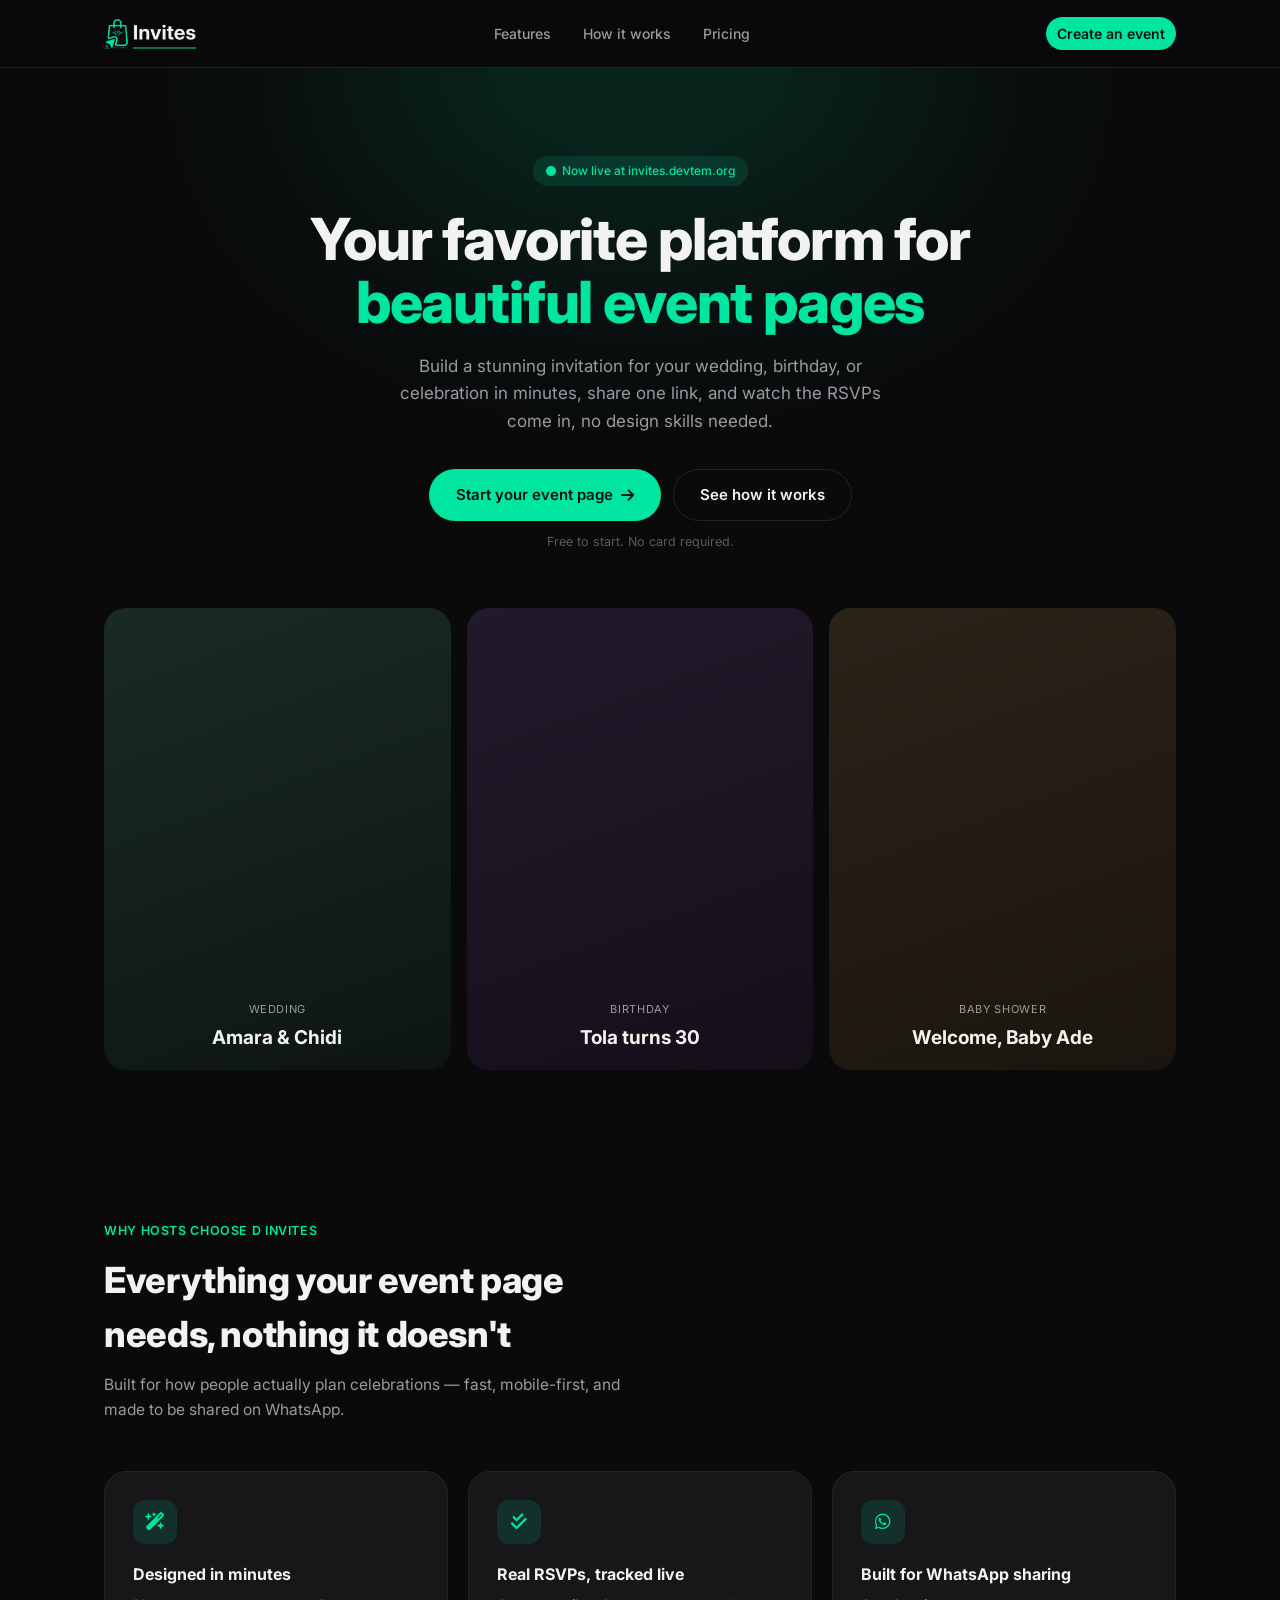
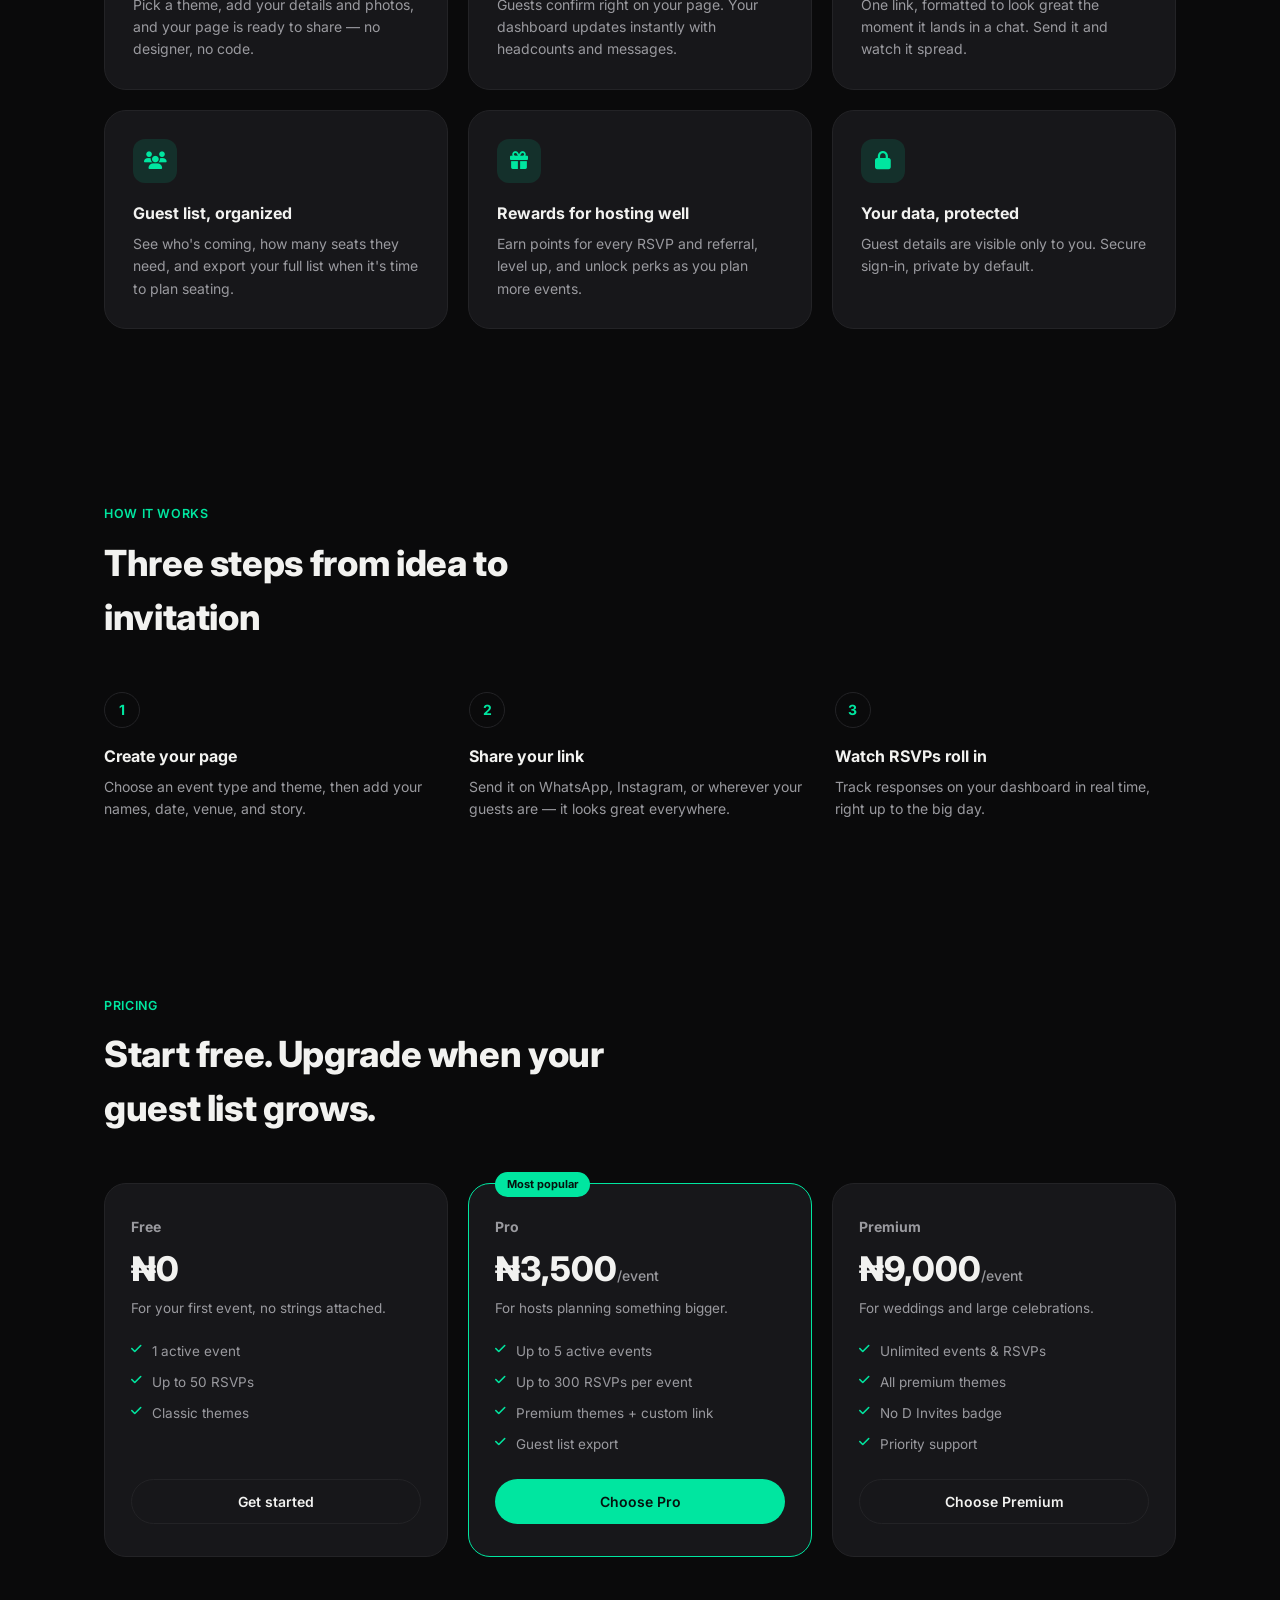
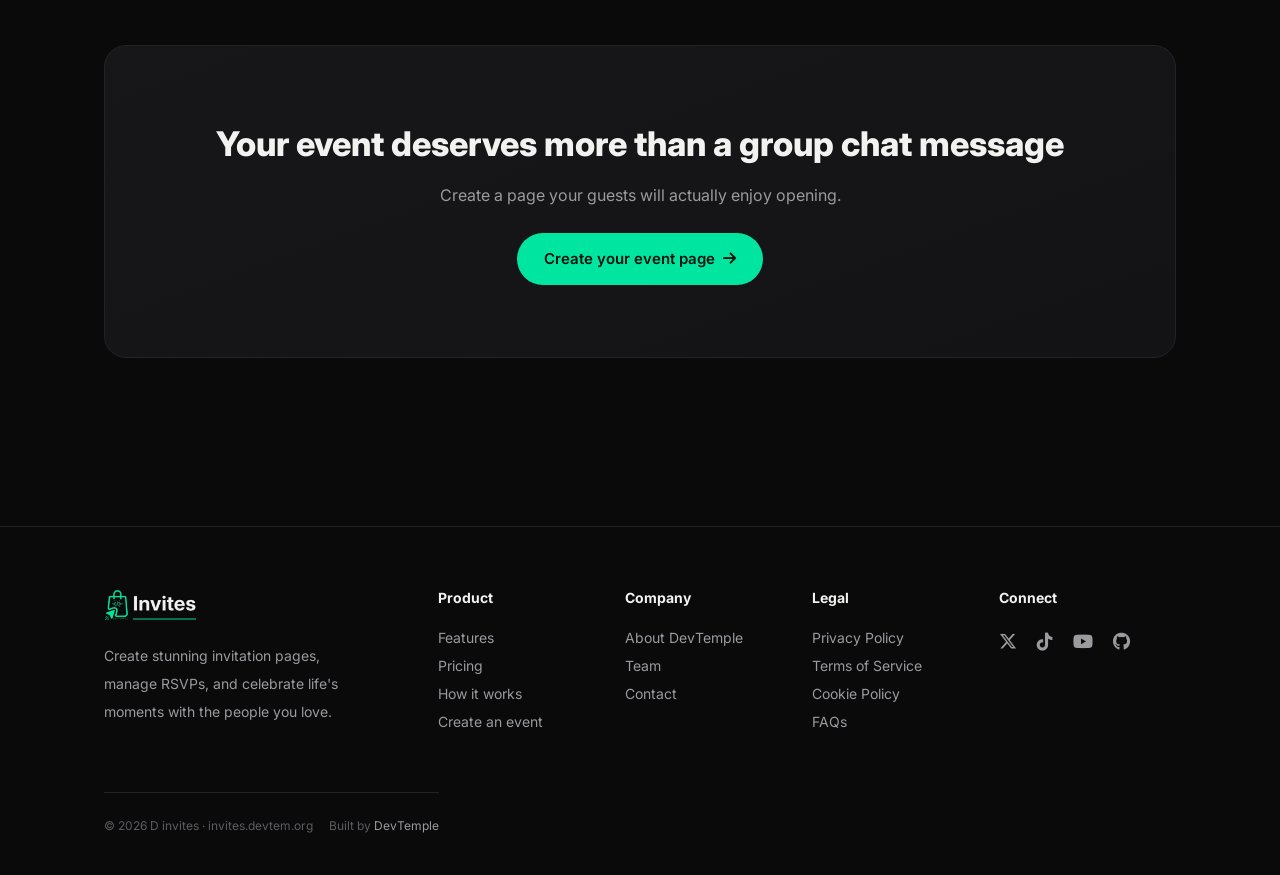
==== commit 5035be0f: "Update index.html" ====
--- a/index.html
+++ b/index.html
@@ -62,4 +62,4 @@
                 "availability": "https://schema.org/InStock",
                 "url": "https://invites.devtem.org/#pricing"
             }
-        }</script><style>.hero{padding:88px 0 64px;text-align:center;position:relative;overflow:hidden}.hero::before{content:'';position:absolute;top:-180px;left:50%;transform:translateX(-50%);width:640px;height:360px;background:var(--accent);opacity:.14;filter:blur(120px);border-radius:50%;pointer-events:none}.hero-inner{position:relative;z-index:1}.hero h1{font-size:clamp(34px,6vw,58px);font-weight:800;letter-spacing:-.02em;line-height:1.08;max-width:820px;margin:22px auto 20px}.hero h1 .accent{color:var(--accent)}.hero p.lede{font-size:17px;color:var(--text-secondary);max-width:520px;margin:0 auto 34px;line-height:1.6}.hero-cta{display:flex;gap:12px;justify-content:center;flex-wrap:wrap}.hero-input-row{max-width:460px;margin:36px auto 0;display:flex;gap:8px;background:var(--bg-card);border:1px solid var(--border);border-radius:var(--radius-pill);padding:6px;align-items:center}.hero-input-row input{border:none;background:0 0;padding:10px 14px;flex:1}.hero-input-row input:focus{box-shadow:none}.hero-input-row .btn{flex-shrink:0}.hero-hint{font-size:12.5px;color:var(--text-muted);margin-top:12px}.preview-row{display:grid;grid-template-columns:repeat(3,1fr);gap:16px;margin-top:56px}.preview-card{aspect-ratio:3/4;border-radius:var(--radius-lg);overflow:hidden;position:relative;display:flex;flex-direction:column;justify-content:flex-end;padding:18px}.preview-card.p1{background:linear-gradient(160deg,#1a2b24,#0d1512)}.preview-card.p2{background:linear-gradient(160deg,#221a2b,#150f1a)}.preview-card.p3{background:linear-gradient(160deg,#2b2318,#1a150e)}.preview-card .tag{font-size:11px;color:var(--text-secondary);margin-bottom:6px;text-transform:uppercase;letter-spacing:.06em}.preview-card .name{font-size:19px;font-weight:700}@media (max-width:720px){.preview-row{grid-template-columns:1fr}}.strip{padding:48px 0;border-top:1px solid var(--border);border-bottom:1px solid var(--border)}.strip p{text-align:center;font-size:12px;letter-spacing:.08em;text-transform:uppercase;color:var(--text-muted);margin-bottom:22px}.strip-row{display:flex;justify-content:center;gap:44px;flex-wrap:wrap;color:var(--text-secondary);font-size:14px;font-weight:600}.section{padding:88px 0}.section-head{max-width:560px;margin-bottom:48px}.eyebrow{font-size:12.5px;font-weight:600;color:var(--accent);letter-spacing:.05em;text-transform:uppercase;margin-bottom:12px}.section-head h2{font-size:clamp(26px,4vw,36px);font-weight:800;letter-spacing:-.01em;margin-bottom:12px}.section-head p{color:var(--text-secondary);font-size:15.5px;line-height:1.6}.feature-grid{display:grid;grid-template-columns:repeat(3,1fr);gap:20px}.feature-card{padding:28px}.feature-icon{width:44px;height:44px;border-radius:12px;background:var(--accent-soft);display:flex;align-items:center;justify-content:center;color:var(--accent);font-size:18px;margin-bottom:18px}.feature-card h3{font-size:16px;font-weight:700;margin-bottom:8px}.feature-card p{font-size:14px;color:var(--text-secondary);line-height:1.6}@media (max-width:860px){.feature-grid{grid-template-columns:1fr}}.steps{display:grid;grid-template-columns:repeat(3,1fr);gap:24px;counter-reset:step}.step{position:relative;padding-left:0}.step-num{display:inline-flex;align-items:center;justify-content:center;width:36px;height:36px;border-radius:50%;border:1px solid var(--border);font-weight:700;font-size:14px;margin-bottom:16px;color:var(--accent)}.step h3{font-size:16px;font-weight:700;margin-bottom:8px}.step p{font-size:14px;color:var(--text-secondary);line-height:1.6}@media (max-width:860px){.steps{grid-template-columns:1fr}}.pricing-grid{display:grid;grid-template-columns:repeat(3,1fr);gap:20px;align-items:stretch}.price-card{padding:32px 26px;display:flex;flex-direction:column}.price-card.featured{border-color:var(--accent);position:relative}.price-card.featured::before{content:'Most popular';position:absolute;top:-12px;left:26px;background:var(--accent);color:var(--accent-text);font-size:11px;font-weight:700;padding:4px 12px;border-radius:var(--radius-pill)}.price-card .tier{font-size:14px;font-weight:700;color:var(--text-secondary);margin-bottom:6px}.price-card .amount{font-size:34px;font-weight:800;margin-bottom:4px}.price-card .amount span{font-size:14px;font-weight:500;color:var(--text-secondary)}.price-card .desc{font-size:13.5px;color:var(--text-secondary);margin-bottom:22px}.price-list{display:flex;flex-direction:column;gap:11px;margin-bottom:24px;flex:1}.price-list li{display:flex;gap:10px;font-size:13.5px;color:var(--text-secondary);align-items:flex-start}.price-list i{color:var(--accent);margin-top:2px;font-size:12px}@media (max-width:860px){.pricing-grid{grid-template-columns:1fr}}.cta-band{text-align:center;padding:72px 40px;border-radius:var(--radius-lg);background:linear-gradient(160deg,var(--bg-card),var(--bg-elevated));border:1px solid var(--border)}.cta-band h2{font-size:clamp(24px,4vw,34px);font-weight:800;margin-bottom:14px}.cta-band p{color:var(--text-secondary);margin-bottom:26px}</style></head><body><header class="site-nav"><div class="container"><a href="/" class="nav-brand"><img src="/assets/img/logo.png" alt="D Invites – event pages platform" height="35"></a><nav class="nav-links" aria-label="Main navigation"><a href="#features">Features</a><a href="#how">How it works</a><a href="#pricing">Pricing</a></nav><div class="nav-actions"><a href="/dashboard" class="btn btn-primary">Create an event</a><button class="nav-menu-btn" id="nav-menu-btn" aria-label="Menu" aria-expanded="false"><i class="fas fa-regular fa-bars"></i></button></div></div><div class="nav-drawer" id="nav-drawer"><a href="#features">Features</a><a href="#how">How it works</a><a href="#pricing">Pricing</a><a href="/dashboard">Log in</a><a href="/dashboard">Create an event</a></div></header><section class="hero" aria-labelledby="hero-title"><div class="container hero-inner"><span class="badge badge-accent"><i class="fa-solid fa-circle" aria-hidden="true"></i>Now live at invites.devtem.org</span><h1 id="hero-title">Your favorite platform for<span class="accent">beautiful event pages</span></h1><p class="lede">Build a stunning invitation for your wedding, birthday, or celebration in minutes, share one link, and watch the RSVPs come in, no design skills needed.</p><div class="hero-cta"><a href="/dashboard" class="btn btn-primary btn-lg">Start your event page<i class="fa-solid fa-arrow-right" aria-hidden="true"></i></a><a href="#how" class="btn btn-ghost btn-lg">See how it works</a></div><p class="hero-hint">Free to start. No card required.</p><div class="preview-row"><div class="preview-card p1"><div class="tag">Wedding</div><div class="name">Amara &amp; Chidi</div></div><div class="preview-card p2"><div class="tag">Birthday</div><div class="name">Tola turns 30</div></div><div class="preview-card p3"><div class="tag">Baby Shower</div><div class="name">Welcome, Baby Ade</div></div></div></div></section><section class="section" id="features" aria-labelledby="features-title"><div class="container"><div class="section-head"><div class="eyebrow">Why hosts choose D Invites</div><h2 id="features-title">Everything your event page needs, nothing it doesn't</h2><p>Built for how people actually plan celebrations — fast, mobile-first, and made to be shared on WhatsApp.</p></div><div class="feature-grid"><div class="card feature-card"><div class="feature-icon"><i class="fa-solid fa-wand-magic-sparkles" aria-hidden="true"></i></div><h3>Designed in minutes</h3><p>Pick a theme, add your details and photos, and your page is ready to share — no designer, no code.</p></div><div class="card feature-card"><div class="feature-icon"><i class="fa-solid fa-check-double" aria-hidden="true"></i></div><h3>Real RSVPs, tracked live</h3><p>Guests confirm right on your page. Your dashboard updates instantly with headcounts and messages.</p></div><div class="card feature-card"><div class="feature-icon"><i class="fa-brands fa-whatsapp" aria-hidden="true"></i></div><h3>Built for WhatsApp sharing</h3><p>One link, formatted to look great the moment it lands in a chat. Send it and watch it spread.</p></div><div class="card feature-card"><div class="feature-icon"><i class="fa-solid fa-users" aria-hidden="true"></i></div><h3>Guest list, organized</h3><p>See who's coming, how many seats they need, and export your full list when it's time to plan seating.</p></div><div class="card feature-card"><div class="feature-icon"><i class="fa-solid fa-gift" aria-hidden="true"></i></div><h3>Rewards for hosting well</h3><p>Earn points for every RSVP and referral, level up, and unlock perks as you plan more events.</p></div><div class="card feature-card"><div class="feature-icon"><i class="fa-solid fa-lock" aria-hidden="true"></i></div><h3>Your data, protected</h3><p>Guest details are visible only to you. Secure sign-in, private by default.</p></div></div></div></section><section class="section" id="how" aria-labelledby="how-title"><div class="container"><div class="section-head"><div class="eyebrow">How it works</div><h2 id="how-title">Three steps from idea to invitation</h2></div><div class="steps"><div class="step"><div class="step-num" aria-hidden="true">1</div><h3>Create your page</h3><p>Choose an event type and theme, then add your names, date, venue, and story.</p></div><div class="step"><div class="step-num" aria-hidden="true">2</div><h3>Share your link</h3><p>Send it on WhatsApp, Instagram, or wherever your guests are — it looks great everywhere.</p></div><div class="step"><div class="step-num" aria-hidden="true">3</div><h3>Watch RSVPs roll in</h3><p>Track responses on your dashboard in real time, right up to the big day.</p></div></div></div></section><section class="section" id="pricing" aria-labelledby="pricing-title"><div class="container"><div class="section-head"><div class="eyebrow">Pricing</div><h2 id="pricing-title">Start free. Upgrade when your guest list grows.</h2></div><div class="pricing-grid"><div class="card price-card"><div class="tier">Free</div><div class="amount">&#8358;0</div><p class="desc">For your first event, no strings attached.</p><ul class="price-list"><li><i class="fa-solid fa-check" aria-hidden="true"></i>1 active event</li><li><i class="fa-solid fa-check" aria-hidden="true"></i>Up to 50 RSVPs</li><li><i class="fa-solid fa-check" aria-hidden="true"></i>Classic themes</li></ul><a href="/dashboard" class="btn btn-ghost btn-block">Get started</a></div><div class="card price-card featured"><div class="tier">Pro</div><div class="amount">&#8358;3,500<span>/event</span></div><p class="desc">For hosts planning something bigger.</p><ul class="price-list"><li><i class="fa-solid fa-check" aria-hidden="true"></i>Up to 5 active events</li><li><i class="fa-solid fa-check" aria-hidden="true"></i>Up to 300 RSVPs per event</li><li><i class="fa-solid fa-check" aria-hidden="true"></i>Premium themes + custom link</li><li><i class="fa-solid fa-check" aria-hidden="true"></i>Guest list export</li></ul><a href="/dashboard" class="btn btn-primary btn-block">Choose Pro</a></div><div class="card price-card"><div class="tier">Premium</div><div class="amount">&#8358;9,000<span>/event</span></div><p class="desc">For weddings and large celebrations.</p><ul class="price-list"><li><i class="fa-solid fa-check" aria-hidden="true"></i>Unlimited events &amp; RSVPs</li><li><i class="fa-solid fa-check" aria-hidden="true"></i>All premium themes</li><li><i class="fa-solid fa-check" aria-hidden="true"></i>No D Invites badge</li><li><i class="fa-solid fa-check" aria-hidden="true"></i>Priority support</li></ul><a href="/dashboard" class="btn btn-ghost btn-block">Choose Premium</a></div></div></div></section><section class="section" style="padding-top:0" aria-labelledby="cta-title"><div class="container"><div class="cta-band"><h2 id="cta-title">Your event deserves more than a group chat message</h2><p>Create a page your guests will actually enjoy opening.</p><a href="/dashboard" class="btn btn-primary btn-lg">Create your event page<i class="fa-solid fa-arrow-right" aria-hidden="true"></i></a></div></div></section><footer class="site-footer"><div class="container"><div class="footer-grid"><div class="footer-col"><a href="/" class="nav-brand" style="margin-bottom:12px;display:inline-flex"><img src="/assets/img/logo.png" alt="D Invites – event pages platform" height="35"></a><p class="footer-brand-tagline">Create stunning invitation pages, manage RSVPs, and celebrate life's moments with the people you love.</p></div><div class="footer-col"><h4>Product</h4><a href="/#features">Features</a><a href="/#pricing">Pricing</a><a href="/#how">How it works</a><a href="/dashboard">Create an event</a></div><div class="footer-col"><h4>Company</h4><a href="https://devtem.org">About DevTemple</a><a href="https://devtem.org/#">Team</a><a href="https://devtem.org/contact#">Contact</a></div><div class="footer-col"><h4>Legal</h4><a href="/privacy">Privacy Policy</a><a href="/terms">Terms of Service</a><a href="/cookie">Cookie Policy</a></div><div class="footer-col"><h4>Connect</h4><div class="footer-social"><a href="https://x.com/DevtempT12979" aria-label="X (Twitter)"><i class="fa-brands fa-x-twitter" aria-hidden="true"></i></a><a href="https://tiktok.com/@devtem.org" aria-label="TikTok"><i class="fa-brands fa-tiktok" aria-hidden="true"></i></a><a href="https://www.youtube.com/@devtem_org" aria-label="YouTube"><i class="fa-brands fa-youtube" aria-hidden="true"></i></a><a href="https://github.com/fscss-ttr" aria-label="GitHub"><i class="fa-brands fa-github" aria-hidden="true"></i></a></div></div></div><div class="footer-bottom"><div class="foot-meta">© 2026 D invites · invites.devtem.org</div><div class="foot-meta">Built by<a href="https://devtem.org">DevTemple</a></div></div></div></footer><script src="assets/js/global.js"></script></body></html>
+        }</script><style>.hero{padding:88px 0 64px;text-align:center;position:relative;overflow:hidden}.hero::before{content:'';position:absolute;top:-180px;left:50%;transform:translateX(-50%);width:640px;height:360px;background:var(--accent);opacity:.14;filter:blur(120px);border-radius:50%;pointer-events:none}.hero-inner{position:relative;z-index:1}.hero h1{font-size:clamp(34px,6vw,58px);font-weight:800;letter-spacing:-.02em;line-height:1.08;max-width:820px;margin:22px auto 20px}.hero h1 .accent{color:var(--accent)}.hero p.lede{font-size:17px;color:var(--text-secondary);max-width:520px;margin:0 auto 34px;line-height:1.6}.hero-cta{display:flex;gap:12px;justify-content:center;flex-wrap:wrap}.hero-input-row{max-width:460px;margin:36px auto 0;display:flex;gap:8px;background:var(--bg-card);border:1px solid var(--border);border-radius:var(--radius-pill);padding:6px;align-items:center}.hero-input-row input{border:none;background:0 0;padding:10px 14px;flex:1}.hero-input-row input:focus{box-shadow:none}.hero-input-row .btn{flex-shrink:0}.hero-hint{font-size:12.5px;color:var(--text-muted);margin-top:12px}.preview-row{display:grid;grid-template-columns:repeat(3,1fr);gap:16px;margin-top:56px}.preview-card{aspect-ratio:3/4;border-radius:var(--radius-lg);overflow:hidden;position:relative;display:flex;flex-direction:column;justify-content:flex-end;padding:18px}.preview-card.p1{background:linear-gradient(160deg,#1a2b24,#0d1512)}.preview-card.p2{background:linear-gradient(160deg,#221a2b,#150f1a)}.preview-card.p3{background:linear-gradient(160deg,#2b2318,#1a150e)}.preview-card .tag{font-size:11px;color:var(--text-secondary);margin-bottom:6px;text-transform:uppercase;letter-spacing:.06em}.preview-card .name{font-size:19px;font-weight:700}@media (max-width:720px){.preview-row{grid-template-columns:1fr}}.strip{padding:48px 0;border-top:1px solid var(--border);border-bottom:1px solid var(--border)}.strip p{text-align:center;font-size:12px;letter-spacing:.08em;text-transform:uppercase;color:var(--text-muted);margin-bottom:22px}.strip-row{display:flex;justify-content:center;gap:44px;flex-wrap:wrap;color:var(--text-secondary);font-size:14px;font-weight:600}.section{padding:88px 0}.section-head{max-width:560px;margin-bottom:48px}.eyebrow{font-size:12.5px;font-weight:600;color:var(--accent);letter-spacing:.05em;text-transform:uppercase;margin-bottom:12px}.section-head h2{font-size:clamp(26px,4vw,36px);font-weight:800;letter-spacing:-.01em;margin-bottom:12px}.section-head p{color:var(--text-secondary);font-size:15.5px;line-height:1.6}.feature-grid{display:grid;grid-template-columns:repeat(3,1fr);gap:20px}.feature-card{padding:28px}.feature-icon{width:44px;height:44px;border-radius:12px;background:var(--accent-soft);display:flex;align-items:center;justify-content:center;color:var(--accent);font-size:18px;margin-bottom:18px}.feature-card h3{font-size:16px;font-weight:700;margin-bottom:8px}.feature-card p{font-size:14px;color:var(--text-secondary);line-height:1.6}@media (max-width:860px){.feature-grid{grid-template-columns:1fr}}.steps{display:grid;grid-template-columns:repeat(3,1fr);gap:24px;counter-reset:step}.step{position:relative;padding-left:0}.step-num{display:inline-flex;align-items:center;justify-content:center;width:36px;height:36px;border-radius:50%;border:1px solid var(--border);font-weight:700;font-size:14px;margin-bottom:16px;color:var(--accent)}.step h3{font-size:16px;font-weight:700;margin-bottom:8px}.step p{font-size:14px;color:var(--text-secondary);line-height:1.6}@media (max-width:860px){.steps{grid-template-columns:1fr}}.pricing-grid{display:grid;grid-template-columns:repeat(3,1fr);gap:20px;align-items:stretch}.price-card{padding:32px 26px;display:flex;flex-direction:column}.price-card.featured{border-color:var(--accent);position:relative}.price-card.featured::before{content:'Most popular';position:absolute;top:-12px;left:26px;background:var(--accent);color:var(--accent-text);font-size:11px;font-weight:700;padding:4px 12px;border-radius:var(--radius-pill)}.price-card .tier{font-size:14px;font-weight:700;color:var(--text-secondary);margin-bottom:6px}.price-card .amount{font-size:34px;font-weight:800;margin-bottom:4px}.price-card .amount span{font-size:14px;font-weight:500;color:var(--text-secondary)}.price-card .desc{font-size:13.5px;color:var(--text-secondary);margin-bottom:22px}.price-list{display:flex;flex-direction:column;gap:11px;margin-bottom:24px;flex:1}.price-list li{display:flex;gap:10px;font-size:13.5px;color:var(--text-secondary);align-items:flex-start}.price-list i{color:var(--accent);margin-top:2px;font-size:12px}@media (max-width:860px){.pricing-grid{grid-template-columns:1fr}}.cta-band{text-align:center;padding:72px 40px;border-radius:var(--radius-lg);background:linear-gradient(160deg,var(--bg-card),var(--bg-elevated));border:1px solid var(--border)}.cta-band h2{font-size:clamp(24px,4vw,34px);font-weight:800;margin-bottom:14px}.cta-band p{color:var(--text-secondary);margin-bottom:26px}</style></head><body><header class="site-nav"><div class="container"><a href="/" class="nav-brand"><img src="/assets/img/logo.png" alt="D Invites – event pages platform" height="35"></a><nav class="nav-links" aria-label="Main navigation"><a href="#features">Features</a><a href="#how">How it works</a><a href="#pricing">Pricing</a></nav><div class="nav-actions"><a href="/dashboard" class="btn btn-primary">Create an event</a><button class="nav-menu-btn" id="nav-menu-btn" aria-label="Menu" aria-expanded="false"><i class="fas fa-regular fa-bars"></i></button></div></div><div class="nav-drawer" id="nav-drawer"><a href="#features">Features</a><a href="#how">How it works</a><a href="#pricing">Pricing</a><a href="/dashboard">Log in</a><a href="/dashboard">Create an event</a></div></header><section class="hero" aria-labelledby="hero-title"><div class="container hero-inner"><span class="badge badge-accent"><i class="fa-solid fa-circle" aria-hidden="true"></i>Now live at invites.devtem.org</span><h1 id="hero-title">Your favorite platform for <span class="accent">beautiful event pages</span></h1><p class="lede">Build a stunning invitation for your wedding, birthday, or celebration in minutes, share one link, and watch the RSVPs come in, no design skills needed.</p><div class="hero-cta"><a href="/dashboard" class="btn btn-primary btn-lg">Start your event page<i class="fa-solid fa-arrow-right" aria-hidden="true"></i></a><a href="#how" class="btn btn-ghost btn-lg">See how it works</a></div><p class="hero-hint">Free to start. No card required.</p><div class="preview-row"><div class="preview-card p1"><div class="tag">Wedding</div><div class="name">Amara &amp; Chidi</div></div><div class="preview-card p2"><div class="tag">Birthday</div><div class="name">Tola turns 30</div></div><div class="preview-card p3"><div class="tag">Baby Shower</div><div class="name">Welcome, Baby Ade</div></div></div></div></section><section class="section" id="features" aria-labelledby="features-title"><div class="container"><div class="section-head"><div class="eyebrow">Why hosts choose D Invites</div><h2 id="features-title">Everything your event page needs, nothing it doesn't</h2><p>Built for how people actually plan celebrations — fast, mobile-first, and made to be shared on WhatsApp.</p></div><div class="feature-grid"><div class="card feature-card"><div class="feature-icon"><i class="fa-solid fa-wand-magic-sparkles" aria-hidden="true"></i></div><h3>Designed in minutes</h3><p>Pick a theme, add your details and photos, and your page is ready to share — no designer, no code.</p></div><div class="card feature-card"><div class="feature-icon"><i class="fa-solid fa-check-double" aria-hidden="true"></i></div><h3>Real RSVPs, tracked live</h3><p>Guests confirm right on your page. Your dashboard updates instantly with headcounts and messages.</p></div><div class="card feature-card"><div class="feature-icon"><i class="fa-brands fa-whatsapp" aria-hidden="true"></i></div><h3>Built for WhatsApp sharing</h3><p>One link, formatted to look great the moment it lands in a chat. Send it and watch it spread.</p></div><div class="card feature-card"><div class="feature-icon"><i class="fa-solid fa-users" aria-hidden="true"></i></div><h3>Guest list, organized</h3><p>See who's coming, how many seats they need, and export your full list when it's time to plan seating.</p></div><div class="card feature-card"><div class="feature-icon"><i class="fa-solid fa-gift" aria-hidden="true"></i></div><h3>Rewards for hosting well</h3><p>Earn points for every RSVP and referral, level up, and unlock perks as you plan more events.</p></div><div class="card feature-card"><div class="feature-icon"><i class="fa-solid fa-lock" aria-hidden="true"></i></div><h3>Your data, protected</h3><p>Guest details are visible only to you. Secure sign-in, private by default.</p></div></div></div></section><section class="section" id="how" aria-labelledby="how-title"><div class="container"><div class="section-head"><div class="eyebrow">How it works</div><h2 id="how-title">Three steps from idea to invitation</h2></div><div class="steps"><div class="step"><div class="step-num" aria-hidden="true">1</div><h3>Create your page</h3><p>Choose an event type and theme, then add your names, date, venue, and story.</p></div><div class="step"><div class="step-num" aria-hidden="true">2</div><h3>Share your link</h3><p>Send it on WhatsApp, Instagram, or wherever your guests are — it looks great everywhere.</p></div><div class="step"><div class="step-num" aria-hidden="true">3</div><h3>Watch RSVPs roll in</h3><p>Track responses on your dashboard in real time, right up to the big day.</p></div></div></div></section><section class="section" id="pricing" aria-labelledby="pricing-title"><div class="container"><div class="section-head"><div class="eyebrow">Pricing</div><h2 id="pricing-title">Start free. Upgrade when your guest list grows.</h2></div><div class="pricing-grid"><div class="card price-card"><div class="tier">Free</div><div class="amount">&#8358;0</div><p class="desc">For your first event, no strings attached.</p><ul class="price-list"><li><i class="fa-solid fa-check" aria-hidden="true"></i>1 active event</li><li><i class="fa-solid fa-check" aria-hidden="true"></i>Up to 50 RSVPs</li><li><i class="fa-solid fa-check" aria-hidden="true"></i>Classic themes</li></ul><a href="/dashboard" class="btn btn-ghost btn-block">Get started</a></div><div class="card price-card featured"><div class="tier">Pro</div><div class="amount">&#8358;3,500<span>/event</span></div><p class="desc">For hosts planning something bigger.</p><ul class="price-list"><li><i class="fa-solid fa-check" aria-hidden="true"></i>Up to 5 active events</li><li><i class="fa-solid fa-check" aria-hidden="true"></i>Up to 300 RSVPs per event</li><li><i class="fa-solid fa-check" aria-hidden="true"></i>Premium themes + custom link</li><li><i class="fa-solid fa-check" aria-hidden="true"></i>Guest list export</li></ul><a href="/dashboard" class="btn btn-primary btn-block">Choose Pro</a></div><div class="card price-card"><div class="tier">Premium</div><div class="amount">&#8358;9,000<span>/event</span></div><p class="desc">For weddings and large celebrations.</p><ul class="price-list"><li><i class="fa-solid fa-check" aria-hidden="true"></i>Unlimited events &amp; RSVPs</li><li><i class="fa-solid fa-check" aria-hidden="true"></i>All premium themes</li><li><i class="fa-solid fa-check" aria-hidden="true"></i>No D Invites badge</li><li><i class="fa-solid fa-check" aria-hidden="true"></i>Priority support</li></ul><a href="/dashboard" class="btn btn-ghost btn-block">Choose Premium</a></div></div></div></section><section class="section" style="padding-top:0" aria-labelledby="cta-title"><div class="container"><div class="cta-band"><h2 id="cta-title">Your event deserves more than a group chat message</h2><p>Create a page your guests will actually enjoy opening.</p><a href="/dashboard" class="btn btn-primary btn-lg">Create your event page<i class="fa-solid fa-arrow-right" aria-hidden="true"></i></a></div></div></section><footer class="site-footer"><div class="container"><div class="footer-grid"><div class="footer-col"><a href="/" class="nav-brand" style="margin-bottom:12px;display:inline-flex"><img src="/assets/img/logo.png" alt="D Invites – event pages platform" height="35"></a><p class="footer-brand-tagline">Create stunning invitation pages, manage RSVPs, and celebrate life's moments with the people you love.</p></div><div class="footer-col"><h4>Product</h4><a href="/#features">Features</a><a href="/#pricing">Pricing</a><a href="/#how">How it works</a><a href="/dashboard">Create an event</a></div><div class="footer-col"><h4>Company</h4><a href="https://devtem.org">About DevTemple</a><a href="https://devtem.org/#">Team</a><a href="https://devtem.org/contact#">Contact</a></div><div class="footer-col"><h4>Legal</h4><a href="/privacy">Privacy Policy</a><a href="/terms">Terms of Service</a><a href="/cookie">Cookie Policy</a></div><div class="footer-col"><h4>Connect</h4><div class="footer-social"><a href="https://x.com/DevtempT12979" aria-label="X (Twitter)"><i class="fa-brands fa-x-twitter" aria-hidden="true"></i></a><a href="https://tiktok.com/@devtem.org" aria-label="TikTok"><i class="fa-brands fa-tiktok" aria-hidden="true"></i></a><a href="https://www.youtube.com/@devtem_org" aria-label="YouTube"><i class="fa-brands fa-youtube" aria-hidden="true"></i></a><a href="https://github.com/fscss-ttr" aria-label="GitHub"><i class="fa-brands fa-github" aria-hidden="true"></i></a></div></div></div><div class="footer-bottom"><div class="foot-meta">© 2026 D invites · invites.devtem.org</div><div class="foot-meta">Built by<a href="https://devtem.org">DevTemple</a></div></div></div></footer><script src="assets/js/global.js"></script></body></html>
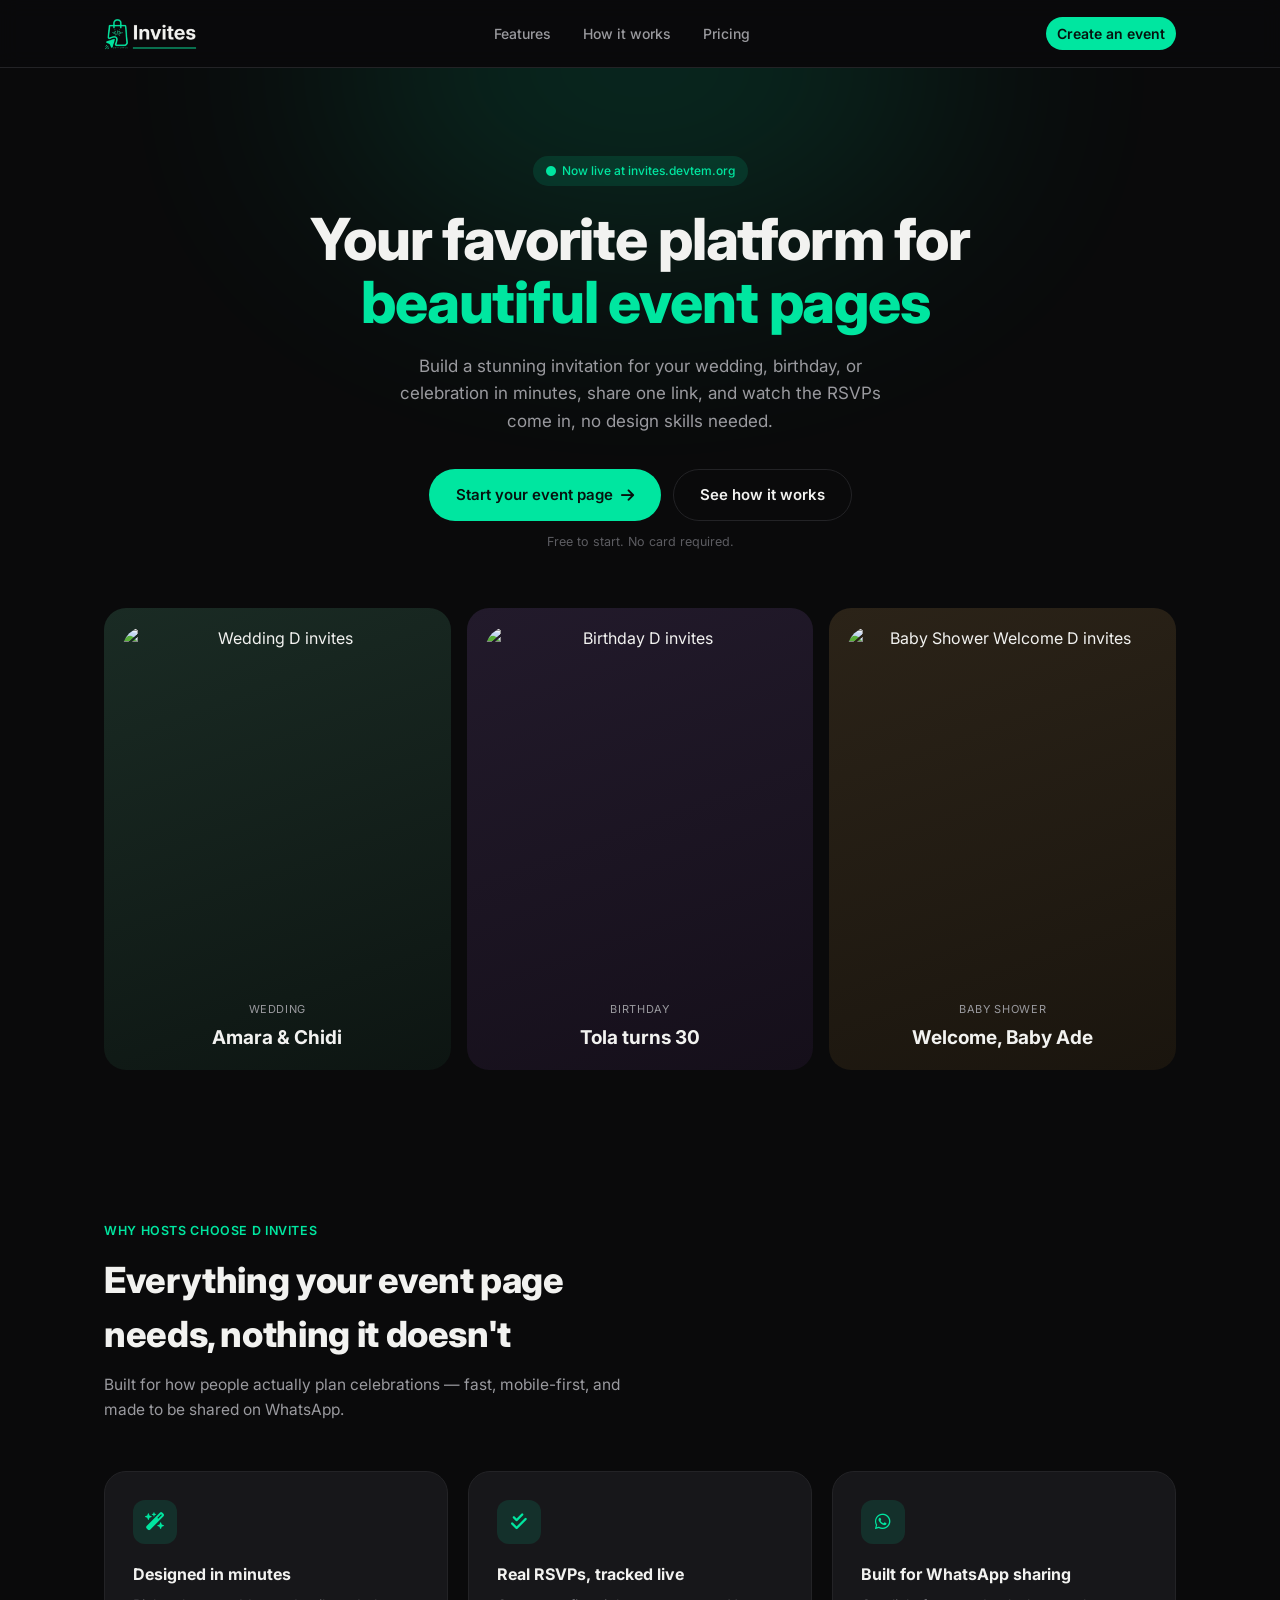
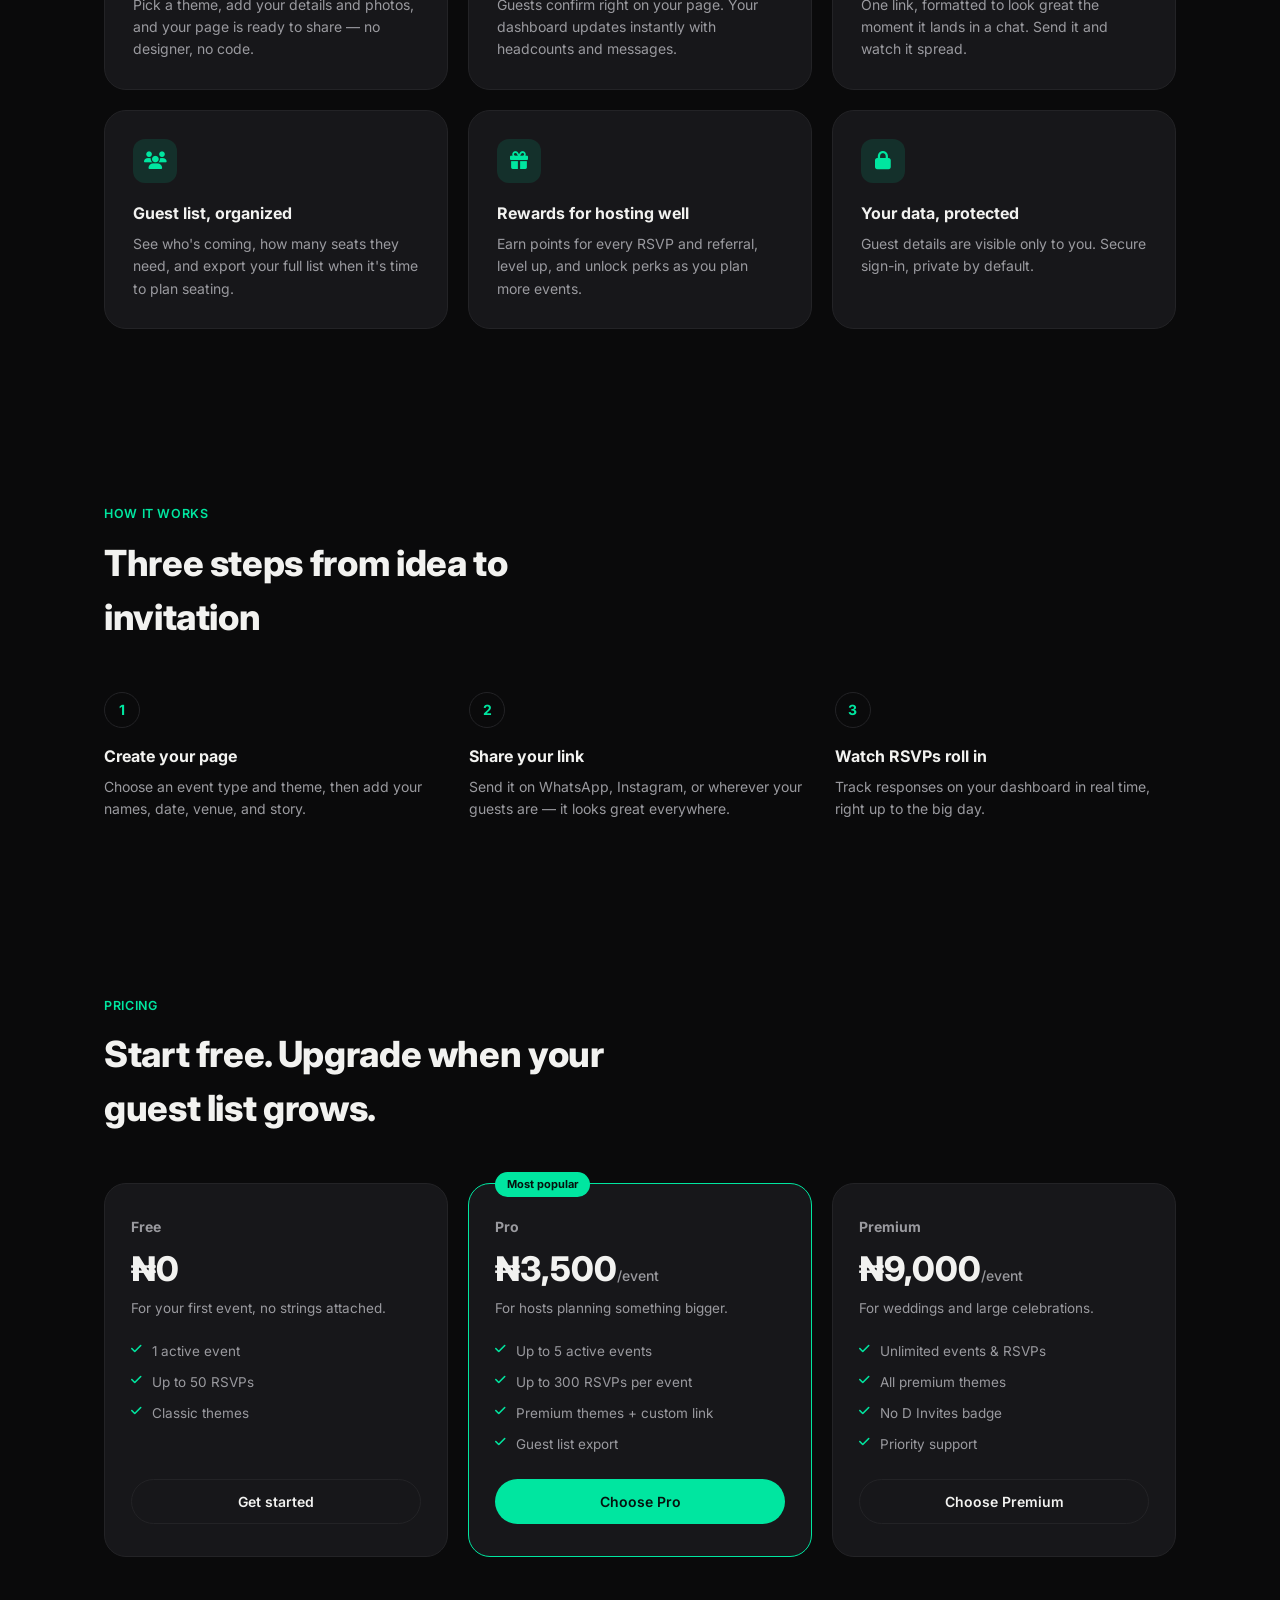
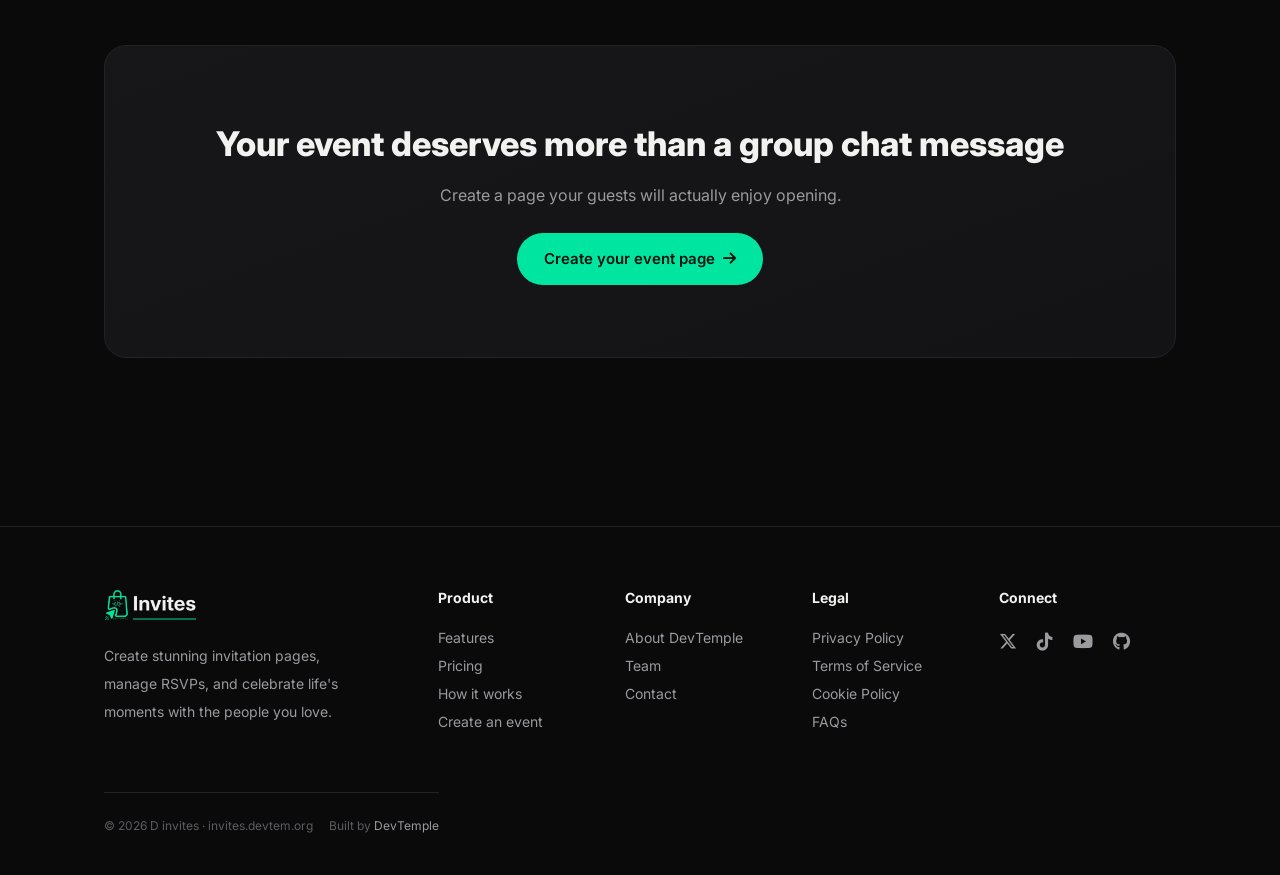
==== commit 733854ad: "Update index.html" ====
--- a/index.html
+++ b/index.html
@@ -62,4 +62,4 @@
                 "availability": "https://schema.org/InStock",
                 "url": "https://invites.devtem.org/#pricing"
             }
-        }</script><style>.hero{padding:88px 0 64px;text-align:center;position:relative;overflow:hidden}.hero::before{content:'';position:absolute;top:-180px;left:50%;transform:translateX(-50%);width:640px;height:360px;background:var(--accent);opacity:.14;filter:blur(120px);border-radius:50%;pointer-events:none}.hero-inner{position:relative;z-index:1}.hero h1{font-size:clamp(34px,6vw,58px);font-weight:800;letter-spacing:-.02em;line-height:1.08;max-width:820px;margin:22px auto 20px}.hero h1 .accent{color:var(--accent)}.hero p.lede{font-size:17px;color:var(--text-secondary);max-width:520px;margin:0 auto 34px;line-height:1.6}.hero-cta{display:flex;gap:12px;justify-content:center;flex-wrap:wrap}.hero-input-row{max-width:460px;margin:36px auto 0;display:flex;gap:8px;background:var(--bg-card);border:1px solid var(--border);border-radius:var(--radius-pill);padding:6px;align-items:center}.hero-input-row input{border:none;background:0 0;padding:10px 14px;flex:1}.hero-input-row input:focus{box-shadow:none}.hero-input-row .btn{flex-shrink:0}.hero-hint{font-size:12.5px;color:var(--text-muted);margin-top:12px}.preview-row{display:grid;grid-template-columns:repeat(3,1fr);gap:16px;margin-top:56px}.preview-card{aspect-ratio:3/4;border-radius:var(--radius-lg);overflow:hidden;position:relative;display:flex;flex-direction:column;justify-content:flex-end;padding:18px}.preview-card.p1{background:linear-gradient(160deg,#1a2b24,#0d1512)}.preview-card.p2{background:linear-gradient(160deg,#221a2b,#150f1a)}.preview-card.p3{background:linear-gradient(160deg,#2b2318,#1a150e)}.preview-card .tag{font-size:11px;color:var(--text-secondary);margin-bottom:6px;text-transform:uppercase;letter-spacing:.06em}.preview-card .name{font-size:19px;font-weight:700}@media (max-width:720px){.preview-row{grid-template-columns:1fr}}.strip{padding:48px 0;border-top:1px solid var(--border);border-bottom:1px solid var(--border)}.strip p{text-align:center;font-size:12px;letter-spacing:.08em;text-transform:uppercase;color:var(--text-muted);margin-bottom:22px}.strip-row{display:flex;justify-content:center;gap:44px;flex-wrap:wrap;color:var(--text-secondary);font-size:14px;font-weight:600}.section{padding:88px 0}.section-head{max-width:560px;margin-bottom:48px}.eyebrow{font-size:12.5px;font-weight:600;color:var(--accent);letter-spacing:.05em;text-transform:uppercase;margin-bottom:12px}.section-head h2{font-size:clamp(26px,4vw,36px);font-weight:800;letter-spacing:-.01em;margin-bottom:12px}.section-head p{color:var(--text-secondary);font-size:15.5px;line-height:1.6}.feature-grid{display:grid;grid-template-columns:repeat(3,1fr);gap:20px}.feature-card{padding:28px}.feature-icon{width:44px;height:44px;border-radius:12px;background:var(--accent-soft);display:flex;align-items:center;justify-content:center;color:var(--accent);font-size:18px;margin-bottom:18px}.feature-card h3{font-size:16px;font-weight:700;margin-bottom:8px}.feature-card p{font-size:14px;color:var(--text-secondary);line-height:1.6}@media (max-width:860px){.feature-grid{grid-template-columns:1fr}}.steps{display:grid;grid-template-columns:repeat(3,1fr);gap:24px;counter-reset:step}.step{position:relative;padding-left:0}.step-num{display:inline-flex;align-items:center;justify-content:center;width:36px;height:36px;border-radius:50%;border:1px solid var(--border);font-weight:700;font-size:14px;margin-bottom:16px;color:var(--accent)}.step h3{font-size:16px;font-weight:700;margin-bottom:8px}.step p{font-size:14px;color:var(--text-secondary);line-height:1.6}@media (max-width:860px){.steps{grid-template-columns:1fr}}.pricing-grid{display:grid;grid-template-columns:repeat(3,1fr);gap:20px;align-items:stretch}.price-card{padding:32px 26px;display:flex;flex-direction:column}.price-card.featured{border-color:var(--accent);position:relative}.price-card.featured::before{content:'Most popular';position:absolute;top:-12px;left:26px;background:var(--accent);color:var(--accent-text);font-size:11px;font-weight:700;padding:4px 12px;border-radius:var(--radius-pill)}.price-card .tier{font-size:14px;font-weight:700;color:var(--text-secondary);margin-bottom:6px}.price-card .amount{font-size:34px;font-weight:800;margin-bottom:4px}.price-card .amount span{font-size:14px;font-weight:500;color:var(--text-secondary)}.price-card .desc{font-size:13.5px;color:var(--text-secondary);margin-bottom:22px}.price-list{display:flex;flex-direction:column;gap:11px;margin-bottom:24px;flex:1}.price-list li{display:flex;gap:10px;font-size:13.5px;color:var(--text-secondary);align-items:flex-start}.price-list i{color:var(--accent);margin-top:2px;font-size:12px}@media (max-width:860px){.pricing-grid{grid-template-columns:1fr}}.cta-band{text-align:center;padding:72px 40px;border-radius:var(--radius-lg);background:linear-gradient(160deg,var(--bg-card),var(--bg-elevated));border:1px solid var(--border)}.cta-band h2{font-size:clamp(24px,4vw,34px);font-weight:800;margin-bottom:14px}.cta-band p{color:var(--text-secondary);margin-bottom:26px}</style></head><body><header class="site-nav"><div class="container"><a href="/" class="nav-brand"><img src="/assets/img/logo.png" alt="D Invites – event pages platform" height="35"></a><nav class="nav-links" aria-label="Main navigation"><a href="#features">Features</a><a href="#how">How it works</a><a href="#pricing">Pricing</a></nav><div class="nav-actions"><a href="/dashboard" class="btn btn-primary">Create an event</a><button class="nav-menu-btn" id="nav-menu-btn" aria-label="Menu" aria-expanded="false"><i class="fas fa-regular fa-bars"></i></button></div></div><div class="nav-drawer" id="nav-drawer"><a href="#features">Features</a><a href="#how">How it works</a><a href="#pricing">Pricing</a><a href="/dashboard">Log in</a><a href="/dashboard">Create an event</a></div></header><section class="hero" aria-labelledby="hero-title"><div class="container hero-inner"><span class="badge badge-accent"><i class="fa-solid fa-circle" aria-hidden="true"></i>Now live at invites.devtem.org</span><h1 id="hero-title">Your favorite platform for <span class="accent">beautiful event pages</span></h1><p class="lede">Build a stunning invitation for your wedding, birthday, or celebration in minutes, share one link, and watch the RSVPs come in, no design skills needed.</p><div class="hero-cta"><a href="/dashboard" class="btn btn-primary btn-lg">Start your event page<i class="fa-solid fa-arrow-right" aria-hidden="true"></i></a><a href="#how" class="btn btn-ghost btn-lg">See how it works</a></div><p class="hero-hint">Free to start. No card required.</p><div class="preview-row"><div class="preview-card p1"><div class="tag">Wedding</div><div class="name">Amara &amp; Chidi</div></div><div class="preview-card p2"><div class="tag">Birthday</div><div class="name">Tola turns 30</div></div><div class="preview-card p3"><div class="tag">Baby Shower</div><div class="name">Welcome, Baby Ade</div></div></div></div></section><section class="section" id="features" aria-labelledby="features-title"><div class="container"><div class="section-head"><div class="eyebrow">Why hosts choose D Invites</div><h2 id="features-title">Everything your event page needs, nothing it doesn't</h2><p>Built for how people actually plan celebrations — fast, mobile-first, and made to be shared on WhatsApp.</p></div><div class="feature-grid"><div class="card feature-card"><div class="feature-icon"><i class="fa-solid fa-wand-magic-sparkles" aria-hidden="true"></i></div><h3>Designed in minutes</h3><p>Pick a theme, add your details and photos, and your page is ready to share — no designer, no code.</p></div><div class="card feature-card"><div class="feature-icon"><i class="fa-solid fa-check-double" aria-hidden="true"></i></div><h3>Real RSVPs, tracked live</h3><p>Guests confirm right on your page. Your dashboard updates instantly with headcounts and messages.</p></div><div class="card feature-card"><div class="feature-icon"><i class="fa-brands fa-whatsapp" aria-hidden="true"></i></div><h3>Built for WhatsApp sharing</h3><p>One link, formatted to look great the moment it lands in a chat. Send it and watch it spread.</p></div><div class="card feature-card"><div class="feature-icon"><i class="fa-solid fa-users" aria-hidden="true"></i></div><h3>Guest list, organized</h3><p>See who's coming, how many seats they need, and export your full list when it's time to plan seating.</p></div><div class="card feature-card"><div class="feature-icon"><i class="fa-solid fa-gift" aria-hidden="true"></i></div><h3>Rewards for hosting well</h3><p>Earn points for every RSVP and referral, level up, and unlock perks as you plan more events.</p></div><div class="card feature-card"><div class="feature-icon"><i class="fa-solid fa-lock" aria-hidden="true"></i></div><h3>Your data, protected</h3><p>Guest details are visible only to you. Secure sign-in, private by default.</p></div></div></div></section><section class="section" id="how" aria-labelledby="how-title"><div class="container"><div class="section-head"><div class="eyebrow">How it works</div><h2 id="how-title">Three steps from idea to invitation</h2></div><div class="steps"><div class="step"><div class="step-num" aria-hidden="true">1</div><h3>Create your page</h3><p>Choose an event type and theme, then add your names, date, venue, and story.</p></div><div class="step"><div class="step-num" aria-hidden="true">2</div><h3>Share your link</h3><p>Send it on WhatsApp, Instagram, or wherever your guests are — it looks great everywhere.</p></div><div class="step"><div class="step-num" aria-hidden="true">3</div><h3>Watch RSVPs roll in</h3><p>Track responses on your dashboard in real time, right up to the big day.</p></div></div></div></section><section class="section" id="pricing" aria-labelledby="pricing-title"><div class="container"><div class="section-head"><div class="eyebrow">Pricing</div><h2 id="pricing-title">Start free. Upgrade when your guest list grows.</h2></div><div class="pricing-grid"><div class="card price-card"><div class="tier">Free</div><div class="amount">&#8358;0</div><p class="desc">For your first event, no strings attached.</p><ul class="price-list"><li><i class="fa-solid fa-check" aria-hidden="true"></i>1 active event</li><li><i class="fa-solid fa-check" aria-hidden="true"></i>Up to 50 RSVPs</li><li><i class="fa-solid fa-check" aria-hidden="true"></i>Classic themes</li></ul><a href="/dashboard" class="btn btn-ghost btn-block">Get started</a></div><div class="card price-card featured"><div class="tier">Pro</div><div class="amount">&#8358;3,500<span>/event</span></div><p class="desc">For hosts planning something bigger.</p><ul class="price-list"><li><i class="fa-solid fa-check" aria-hidden="true"></i>Up to 5 active events</li><li><i class="fa-solid fa-check" aria-hidden="true"></i>Up to 300 RSVPs per event</li><li><i class="fa-solid fa-check" aria-hidden="true"></i>Premium themes + custom link</li><li><i class="fa-solid fa-check" aria-hidden="true"></i>Guest list export</li></ul><a href="/dashboard" class="btn btn-primary btn-block">Choose Pro</a></div><div class="card price-card"><div class="tier">Premium</div><div class="amount">&#8358;9,000<span>/event</span></div><p class="desc">For weddings and large celebrations.</p><ul class="price-list"><li><i class="fa-solid fa-check" aria-hidden="true"></i>Unlimited events &amp; RSVPs</li><li><i class="fa-solid fa-check" aria-hidden="true"></i>All premium themes</li><li><i class="fa-solid fa-check" aria-hidden="true"></i>No D Invites badge</li><li><i class="fa-solid fa-check" aria-hidden="true"></i>Priority support</li></ul><a href="/dashboard" class="btn btn-ghost btn-block">Choose Premium</a></div></div></div></section><section class="section" style="padding-top:0" aria-labelledby="cta-title"><div class="container"><div class="cta-band"><h2 id="cta-title">Your event deserves more than a group chat message</h2><p>Create a page your guests will actually enjoy opening.</p><a href="/dashboard" class="btn btn-primary btn-lg">Create your event page<i class="fa-solid fa-arrow-right" aria-hidden="true"></i></a></div></div></section><footer class="site-footer"><div class="container"><div class="footer-grid"><div class="footer-col"><a href="/" class="nav-brand" style="margin-bottom:12px;display:inline-flex"><img src="/assets/img/logo.png" alt="D Invites – event pages platform" height="35"></a><p class="footer-brand-tagline">Create stunning invitation pages, manage RSVPs, and celebrate life's moments with the people you love.</p></div><div class="footer-col"><h4>Product</h4><a href="/#features">Features</a><a href="/#pricing">Pricing</a><a href="/#how">How it works</a><a href="/dashboard">Create an event</a></div><div class="footer-col"><h4>Company</h4><a href="https://devtem.org">About DevTemple</a><a href="https://devtem.org/#">Team</a><a href="https://devtem.org/contact#">Contact</a></div><div class="footer-col"><h4>Legal</h4><a href="/privacy">Privacy Policy</a><a href="/terms">Terms of Service</a><a href="/cookie">Cookie Policy</a></div><div class="footer-col"><h4>Connect</h4><div class="footer-social"><a href="https://x.com/DevtempT12979" aria-label="X (Twitter)"><i class="fa-brands fa-x-twitter" aria-hidden="true"></i></a><a href="https://tiktok.com/@devtem.org" aria-label="TikTok"><i class="fa-brands fa-tiktok" aria-hidden="true"></i></a><a href="https://www.youtube.com/@devtem_org" aria-label="YouTube"><i class="fa-brands fa-youtube" aria-hidden="true"></i></a><a href="https://github.com/fscss-ttr" aria-label="GitHub"><i class="fa-brands fa-github" aria-hidden="true"></i></a></div></div></div><div class="footer-bottom"><div class="foot-meta">© 2026 D invites · invites.devtem.org</div><div class="foot-meta">Built by<a href="https://devtem.org">DevTemple</a></div></div></div></footer><script src="assets/js/global.js"></script></body></html>
+        }</script><style>.hero{padding:88px 0 64px;text-align:center;position:relative;overflow:hidden}.hero::before{content:'';position:absolute;top:-180px;left:50%;transform:translateX(-50%);width:640px;height:360px;background:var(--accent);opacity:.14;filter:blur(120px);border-radius:50%;pointer-events:none}.hero-inner{position:relative;z-index:1}.hero h1{font-size:clamp(34px,6vw,58px);font-weight:800;letter-spacing:-.02em;line-height:1.08;max-width:820px;margin:22px auto 20px}.hero h1 .accent{color:var(--accent)}.hero p.lede{font-size:17px;color:var(--text-secondary);max-width:520px;margin:0 auto 34px;line-height:1.6}.hero-cta{display:flex;gap:12px;justify-content:center;flex-wrap:wrap}.hero-input-row{max-width:460px;margin:36px auto 0;display:flex;gap:8px;background:var(--bg-card);border:1px solid var(--border);border-radius:var(--radius-pill);padding:6px;align-items:center}.hero-input-row input{border:none;background:0 0;padding:10px 14px;flex:1}.hero-input-row input:focus{box-shadow:none}.hero-input-row .btn{flex-shrink:0}.hero-hint{font-size:12.5px;color:var(--text-muted);margin-top:12px}.preview-row{display:grid;grid-template-columns:repeat(3,1fr);gap:16px;margin-top:56px}.preview-card{aspect-ratio:3/4;border-radius:var(--radius-lg);overflow:hidden;position:relative;display:flex;flex-direction:column;justify-content:flex-end;padding:18px}.preview-card.p1{background:linear-gradient(160deg,#1a2b24,#0d1512)}.preview-card.p2{background:linear-gradient(160deg,#221a2b,#150f1a)}.preview-card.p3{background:linear-gradient(160deg,#2b2318,#1a150e)}.preview-card .tag{font-size:11px;color:var(--text-secondary);margin-bottom:6px;text-transform:uppercase;letter-spacing:.06em}.preview-card .name{font-size:19px;font-weight:700}@media (max-width:720px){.preview-row{grid-template-columns:1fr}}.strip{padding:48px 0;border-top:1px solid var(--border);border-bottom:1px solid var(--border)}.strip p{text-align:center;font-size:12px;letter-spacing:.08em;text-transform:uppercase;color:var(--text-muted);margin-bottom:22px}.strip-row{display:flex;justify-content:center;gap:44px;flex-wrap:wrap;color:var(--text-secondary);font-size:14px;font-weight:600}.section{padding:88px 0}.section-head{max-width:560px;margin-bottom:48px}.eyebrow{font-size:12.5px;font-weight:600;color:var(--accent);letter-spacing:.05em;text-transform:uppercase;margin-bottom:12px}.section-head h2{font-size:clamp(26px,4vw,36px);font-weight:800;letter-spacing:-.01em;margin-bottom:12px}.section-head p{color:var(--text-secondary);font-size:15.5px;line-height:1.6}.feature-grid{display:grid;grid-template-columns:repeat(3,1fr);gap:20px}.feature-card{padding:28px}.feature-icon{width:44px;height:44px;border-radius:12px;background:var(--accent-soft);display:flex;align-items:center;justify-content:center;color:var(--accent);font-size:18px;margin-bottom:18px}.feature-card h3{font-size:16px;font-weight:700;margin-bottom:8px}.feature-card p{font-size:14px;color:var(--text-secondary);line-height:1.6}@media (max-width:860px){.feature-grid{grid-template-columns:1fr}}.steps{display:grid;grid-template-columns:repeat(3,1fr);gap:24px;counter-reset:step}.step{position:relative;padding-left:0}.step-num{display:inline-flex;align-items:center;justify-content:center;width:36px;height:36px;border-radius:50%;border:1px solid var(--border);font-weight:700;font-size:14px;margin-bottom:16px;color:var(--accent)}.step h3{font-size:16px;font-weight:700;margin-bottom:8px}.step p{font-size:14px;color:var(--text-secondary);line-height:1.6}@media (max-width:860px){.steps{grid-template-columns:1fr}}.pricing-grid{display:grid;grid-template-columns:repeat(3,1fr);gap:20px;align-items:stretch}.price-card{padding:32px 26px;display:flex;flex-direction:column}.price-card.featured{border-color:var(--accent);position:relative}.price-card.featured::before{content:'Most popular';position:absolute;top:-12px;left:26px;background:var(--accent);color:var(--accent-text);font-size:11px;font-weight:700;padding:4px 12px;border-radius:var(--radius-pill)}.price-card .tier{font-size:14px;font-weight:700;color:var(--text-secondary);margin-bottom:6px}.price-card .amount{font-size:34px;font-weight:800;margin-bottom:4px}.price-card .amount span{font-size:14px;font-weight:500;color:var(--text-secondary)}.price-card .desc{font-size:13.5px;color:var(--text-secondary);margin-bottom:22px}.price-list{display:flex;flex-direction:column;gap:11px;margin-bottom:24px;flex:1}.price-list li{display:flex;gap:10px;font-size:13.5px;color:var(--text-secondary);align-items:flex-start}.price-list i{color:var(--accent);margin-top:2px;font-size:12px}@media (max-width:860px){.pricing-grid{grid-template-columns:1fr}}.cta-band{text-align:center;padding:72px 40px;border-radius:var(--radius-lg);background:linear-gradient(160deg,var(--bg-card),var(--bg-elevated));border:1px solid var(--border)}.cta-band h2{font-size:clamp(24px,4vw,34px);font-weight:800;margin-bottom:14px}.cta-band p{color:var(--text-secondary);margin-bottom:26px}</style></head><body><header class="site-nav"><div class="container"><a href="/" class="nav-brand"><img src="/assets/img/logo.png" alt="D Invites – event pages platform" height="35"></a><nav class="nav-links" aria-label="Main navigation"><a href="#features">Features</a><a href="#how">How it works</a><a href="#pricing">Pricing</a></nav><div class="nav-actions"><a href="/dashboard" class="btn btn-primary">Create an event</a><button class="nav-menu-btn" id="nav-menu-btn" aria-label="Menu" aria-expanded="false"><i class="fas fa-regular fa-bars"></i></button></div></div><div class="nav-drawer" id="nav-drawer"><a href="#features">Features</a><a href="#how">How it works</a><a href="#pricing">Pricing</a><a href="/dashboard">Log in</a><a href="/dashboard">Create an event</a></div></header><section class="hero" aria-labelledby="hero-title"><div class="container hero-inner"><span class="badge badge-accent"><i class="fa-solid fa-circle" aria-hidden="true"></i>Now live at invites.devtem.org</span><h1 id="hero-title">Your favorite platform for &nbsp;<span class="accent">beautiful event pages</span></h1><p class="lede">Build a stunning invitation for your wedding, birthday, or celebration in minutes, share one link, and watch the RSVPs come in, no design skills needed.</p><div class="hero-cta"><a href="/dashboard" class="btn btn-primary btn-lg">Start your event page<i class="fa-solid fa-arrow-right" aria-hidden="true"></i></a><a href="#how" class="btn btn-ghost btn-lg">See how it works</a></div><p class="hero-hint">Free to start. No card required.</p><div class="preview-row"><div class="preview-card p1"><img src="/assets/img/wedding.jpg" width="100" alt="Wedding D invites" style="height:100%;width:100%;mix-blend-mode:lighten;border-radius:25px" loading="lazy" decoding="async"><div class="tag">Wedding</div><div class="name">Amara &amp; Chidi</div></div><div class="preview-card p2"><img src="/assets/img/birthday.jpg" width="100" alt="Birthday D invites" style="height:100%;width:100%;mix-blend-mode:lighten;border-radius:25px" loading="lazy" decoding="async"><div class="tag">Birthday</div><div class="name">Tola turns 30</div></div><div class="preview-card p3"><img src="/assets/img/baby.jpg" width="100" alt="Baby Shower Welcome D invites" style="height:100%;width:100%;mix-blend-mode:lighten;border-radius:25px" loading="lazy" decoding="async"><div class="tag">Baby Shower</div><div class="name">Welcome, Baby Ade</div></div></div></div></section><section class="section" id="features" aria-labelledby="features-title"><div class="container"><div class="section-head"><div class="eyebrow">Why hosts choose D Invites</div><h2 id="features-title">Everything your event page needs, nothing it doesn't</h2><p>Built for how people actually plan celebrations — fast, mobile-first, and made to be shared on WhatsApp.</p></div><div class="feature-grid"><div class="card feature-card"><div class="feature-icon"><i class="fa-solid fa-wand-magic-sparkles" aria-hidden="true"></i></div><h3>Designed in minutes</h3><p>Pick a theme, add your details and photos, and your page is ready to share — no designer, no code.</p></div><div class="card feature-card"><div class="feature-icon"><i class="fa-solid fa-check-double" aria-hidden="true"></i></div><h3>Real RSVPs, tracked live</h3><p>Guests confirm right on your page. Your dashboard updates instantly with headcounts and messages.</p></div><div class="card feature-card"><div class="feature-icon"><i class="fa-brands fa-whatsapp" aria-hidden="true"></i></div><h3>Built for WhatsApp sharing</h3><p>One link, formatted to look great the moment it lands in a chat. Send it and watch it spread.</p></div><div class="card feature-card"><div class="feature-icon"><i class="fa-solid fa-users" aria-hidden="true"></i></div><h3>Guest list, organized</h3><p>See who's coming, how many seats they need, and export your full list when it's time to plan seating.</p></div><div class="card feature-card"><div class="feature-icon"><i class="fa-solid fa-gift" aria-hidden="true"></i></div><h3>Rewards for hosting well</h3><p>Earn points for every RSVP and referral, level up, and unlock perks as you plan more events.</p></div><div class="card feature-card"><div class="feature-icon"><i class="fa-solid fa-lock" aria-hidden="true"></i></div><h3>Your data, protected</h3><p>Guest details are visible only to you. Secure sign-in, private by default.</p></div></div></div></section><section class="section" id="how" aria-labelledby="how-title"><div class="container"><div class="section-head"><div class="eyebrow">How it works</div><h2 id="how-title">Three steps from idea to invitation</h2></div><div class="steps"><div class="step"><div class="step-num" aria-hidden="true">1</div><h3>Create your page</h3><p>Choose an event type and theme, then add your names, date, venue, and story.</p></div><div class="step"><div class="step-num" aria-hidden="true">2</div><h3>Share your link</h3><p>Send it on WhatsApp, Instagram, or wherever your guests are — it looks great everywhere.</p></div><div class="step"><div class="step-num" aria-hidden="true">3</div><h3>Watch RSVPs roll in</h3><p>Track responses on your dashboard in real time, right up to the big day.</p></div></div></div></section><section class="section" id="pricing" aria-labelledby="pricing-title"><div class="container"><div class="section-head"><div class="eyebrow">Pricing</div><h2 id="pricing-title">Start free. Upgrade when your guest list grows.</h2></div><div class="pricing-grid"><div class="card price-card"><div class="tier">Free</div><div class="amount">&#8358;0</div><p class="desc">For your first event, no strings attached.</p><ul class="price-list"><li><i class="fa-solid fa-check" aria-hidden="true"></i>1 active event</li><li><i class="fa-solid fa-check" aria-hidden="true"></i>Up to 50 RSVPs</li><li><i class="fa-solid fa-check" aria-hidden="true"></i>Classic themes</li></ul><a href="/dashboard" class="btn btn-ghost btn-block">Get started</a></div><div class="card price-card featured"><div class="tier">Pro</div><div class="amount">&#8358;3,500<span>/event</span></div><p class="desc">For hosts planning something bigger.</p><ul class="price-list"><li><i class="fa-solid fa-check" aria-hidden="true"></i>Up to 5 active events</li><li><i class="fa-solid fa-check" aria-hidden="true"></i>Up to 300 RSVPs per event</li><li><i class="fa-solid fa-check" aria-hidden="true"></i>Premium themes + custom link</li><li><i class="fa-solid fa-check" aria-hidden="true"></i>Guest list export</li></ul><a href="/dashboard" class="btn btn-primary btn-block">Choose Pro</a></div><div class="card price-card"><div class="tier">Premium</div><div class="amount">&#8358;9,000<span>/event</span></div><p class="desc">For weddings and large celebrations.</p><ul class="price-list"><li><i class="fa-solid fa-check" aria-hidden="true"></i>Unlimited events &amp; RSVPs</li><li><i class="fa-solid fa-check" aria-hidden="true"></i>All premium themes</li><li><i class="fa-solid fa-check" aria-hidden="true"></i>No D Invites badge</li><li><i class="fa-solid fa-check" aria-hidden="true"></i>Priority support</li></ul><a href="/dashboard" class="btn btn-ghost btn-block">Choose Premium</a></div></div></div></section><section class="section" style="padding-top:0" aria-labelledby="cta-title"><div class="container"><div class="cta-band"><h2 id="cta-title">Your event deserves more than a group chat message</h2><p>Create a page your guests will actually enjoy opening.</p><a href="/dashboard" class="btn btn-primary btn-lg">Create your event page<i class="fa-solid fa-arrow-right" aria-hidden="true"></i></a></div></div></section><footer class="site-footer"><div class="container"><div class="footer-grid"><div class="footer-col"><a href="/" class="nav-brand" style="margin-bottom:12px;display:inline-flex"><img src="/assets/img/logo.png" alt="D Invites – event pages platform" height="35"></a><p class="footer-brand-tagline">Create stunning invitation pages, manage RSVPs, and celebrate life's moments with the people you love.</p></div><div class="footer-col"><h4>Product</h4><a href="/#features">Features</a><a href="/#pricing">Pricing</a><a href="/#how">How it works</a><a href="/dashboard">Create an event</a></div><div class="footer-col"><h4>Company</h4><a href="https://devtem.org">About DevTemple</a><a href="https://devtem.org/#">Team</a><a href="https://devtem.org/contact#">Contact</a></div><div class="footer-col"><h4>Legal</h4><a href="/privacy">Privacy Policy</a><a href="/terms">Terms of Service</a><a href="/cookie">Cookie Policy</a></div><div class="footer-col"><h4>Connect</h4><div class="footer-social"><a href="https://x.com/DevtempT12979" aria-label="X (Twitter)"><i class="fa-brands fa-x-twitter" aria-hidden="true"></i></a><a href="https://tiktok.com/@devtem.org" aria-label="TikTok"><i class="fa-brands fa-tiktok" aria-hidden="true"></i></a><a href="https://www.youtube.com/@devtem_org" aria-label="YouTube"><i class="fa-brands fa-youtube" aria-hidden="true"></i></a><a href="https://github.com/fscss-ttr" aria-label="GitHub"><i class="fa-brands fa-github" aria-hidden="true"></i></a></div></div></div><div class="footer-bottom"><div class="foot-meta">© 2026 D invites · invites.devtem.org</div><div class="foot-meta">Built by<a href="https://devtem.org">DevTemple</a></div></div></div></footer><script src="assets/js/global.js"></script></body></html>
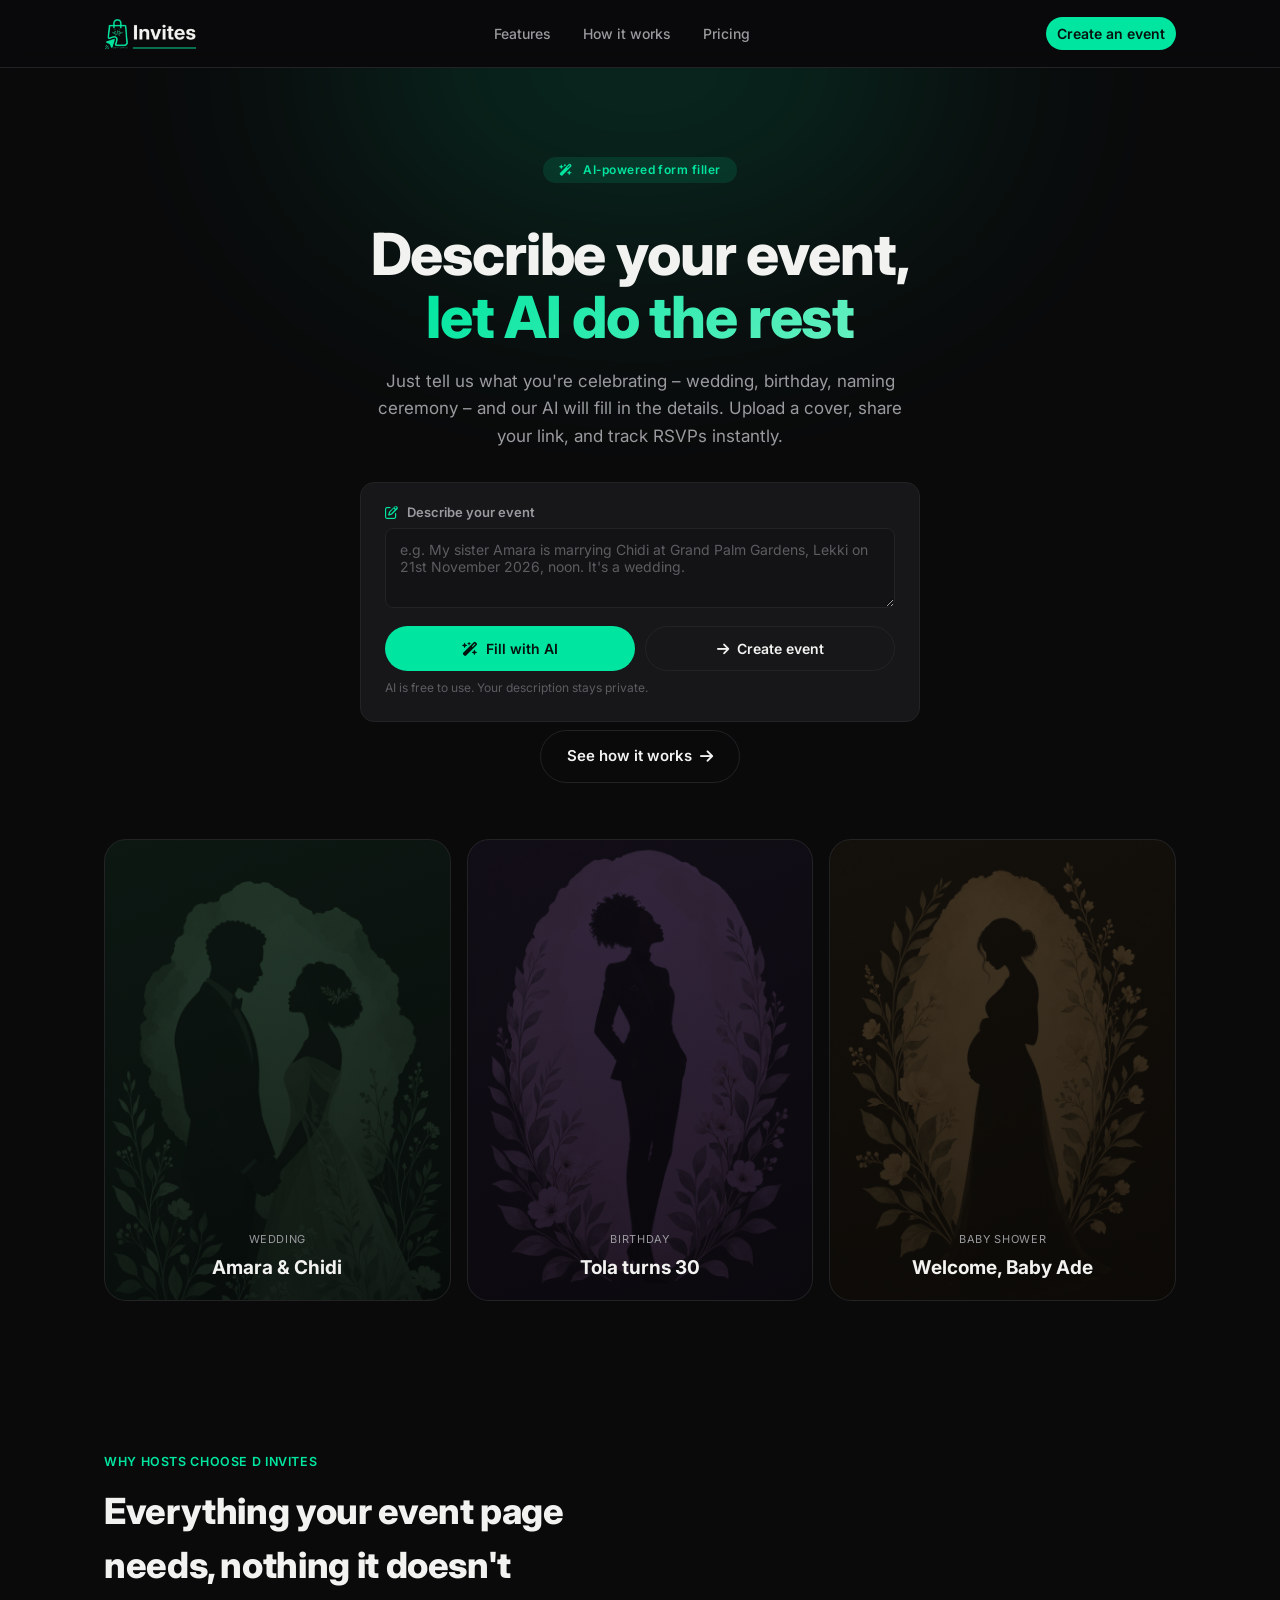
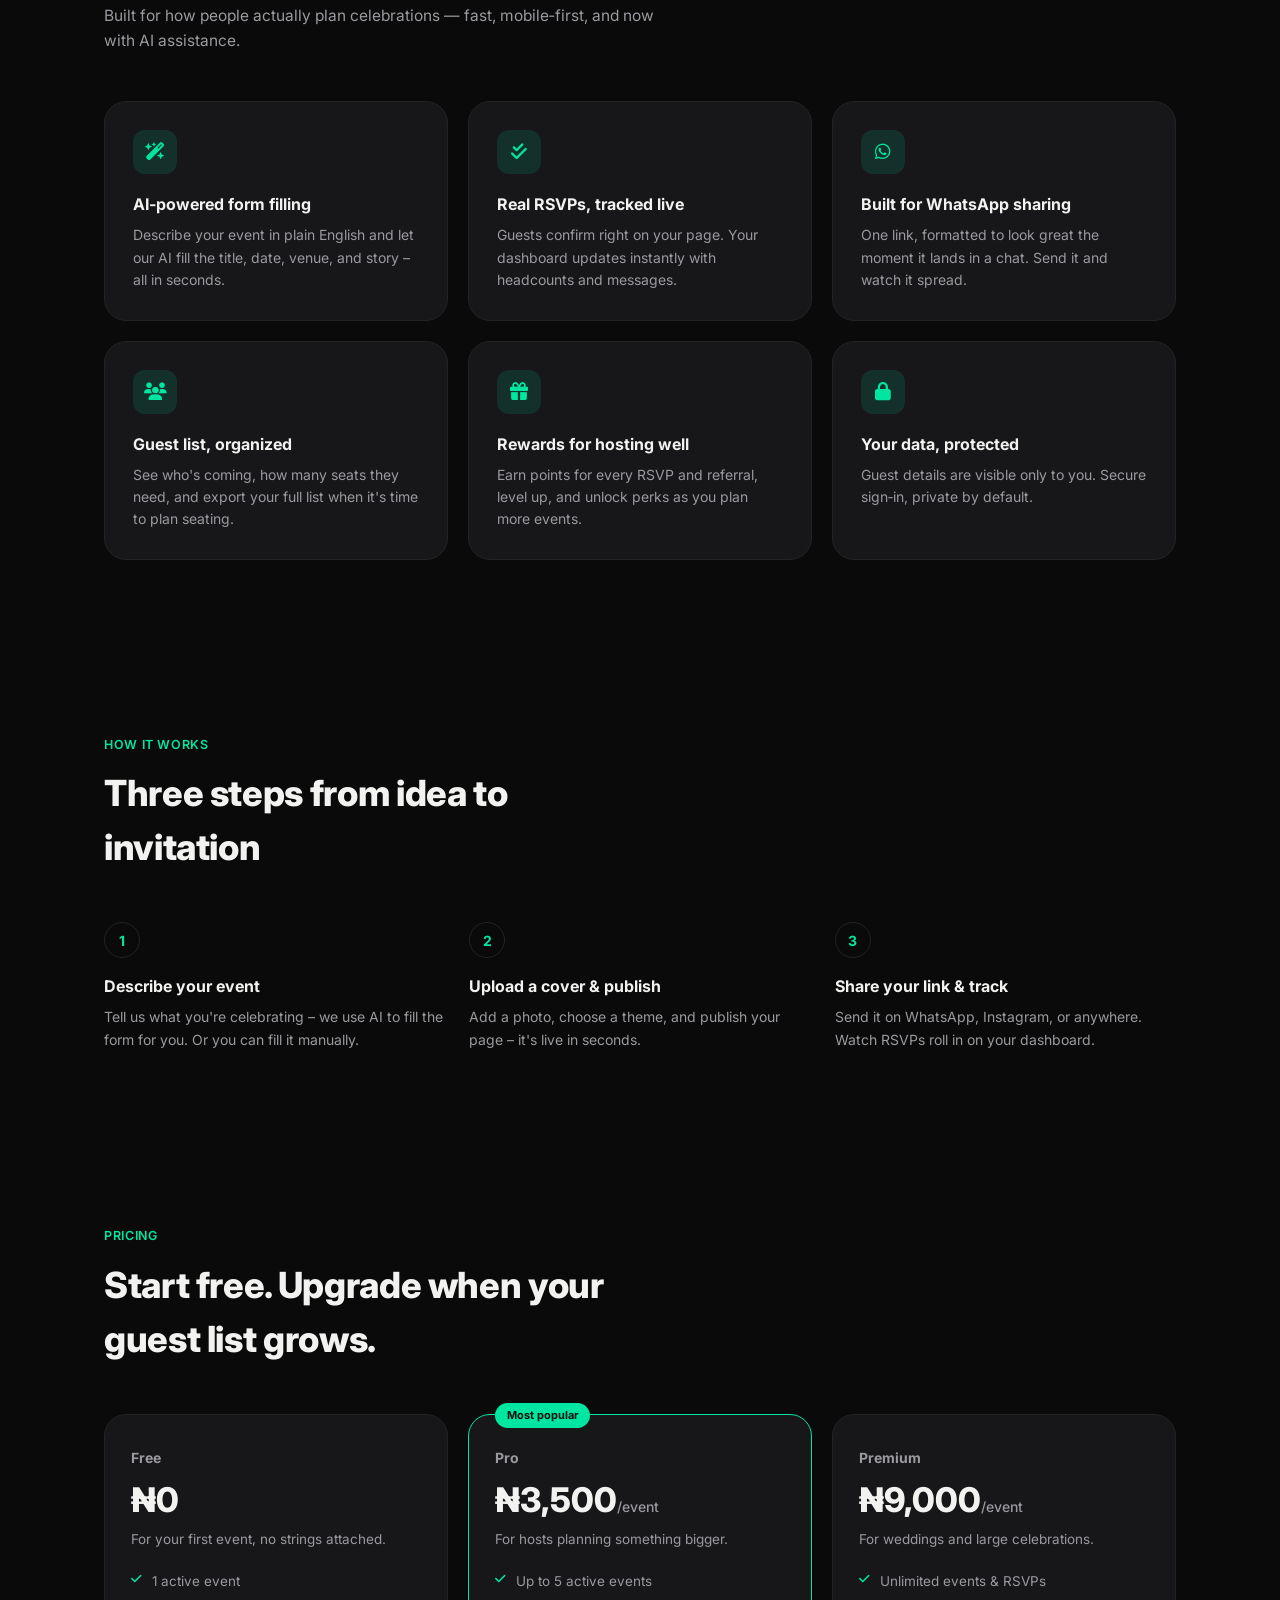
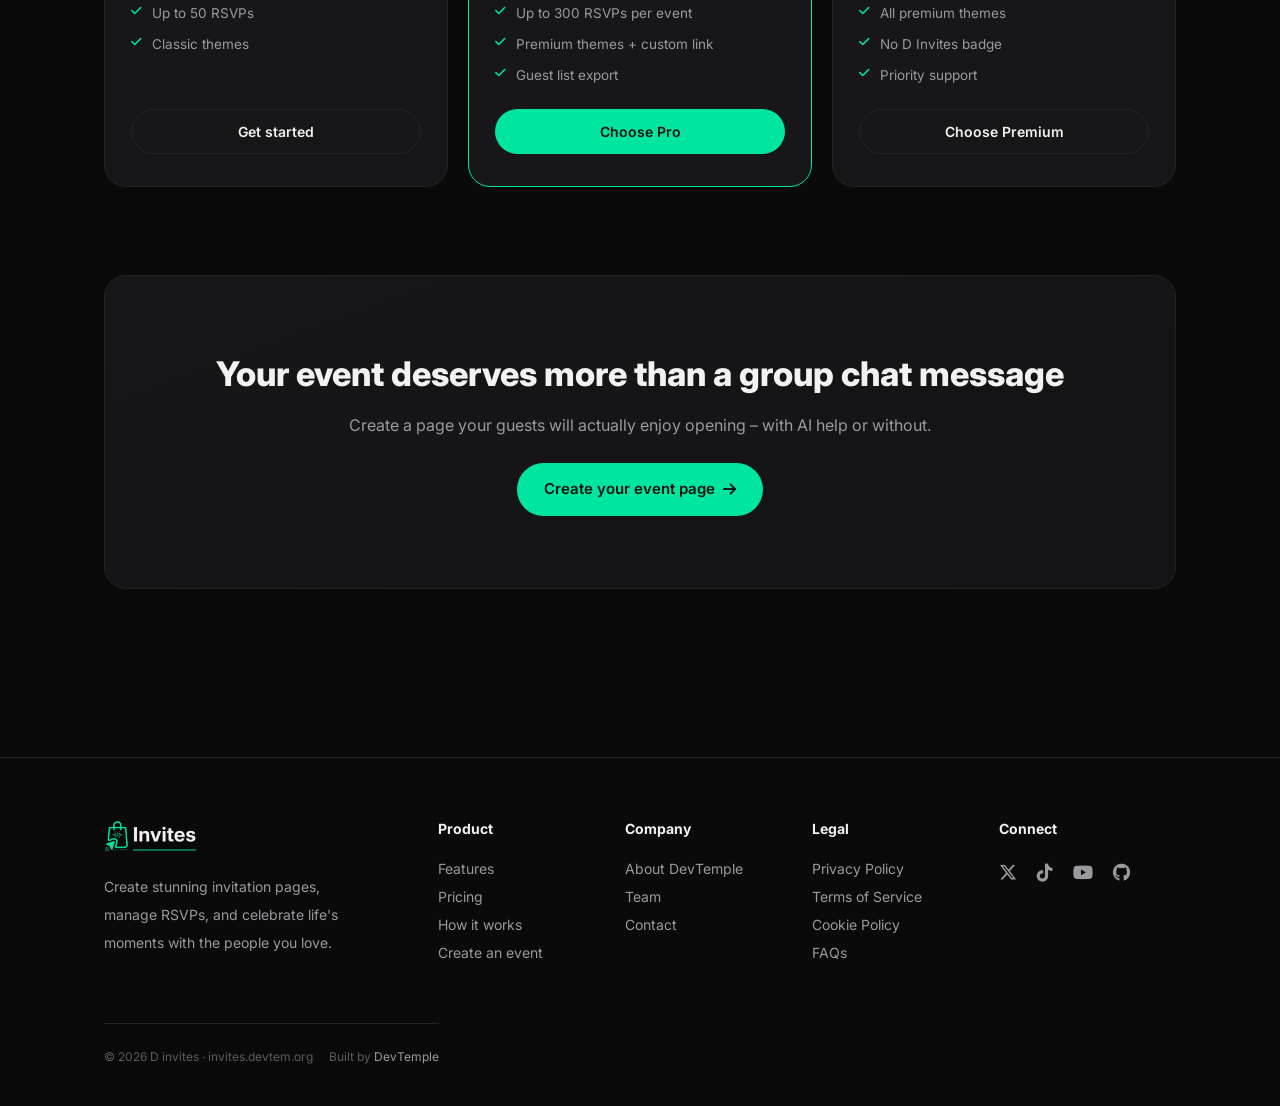
==== commit ddc0cec1: "Update index.html" ====
--- a/index.html
+++ b/index.html
@@ -1,26 +1,84 @@
-<!DOCTYPE html><html lang="en"><head><meta charset="UTF-8"><meta name="viewport" content="width=device-width,initial-scale=1"><title>D Invites — Beautiful event pages, real RSVPs</title><meta name="description" content="Create a beautiful invitation page for your wedding, birthday, or celebration in minutes. Share one link, track every RSVP, by DevTemple."><meta name="keywords" content="event invitations, rsvp, wedding invitations, birthday invitations, event pages, digital invitations, party planning, guest management, rsvp tracking, celebration, wedding website, invite platform, event management, free invitations, D invites, DevTemple"><meta name="author" content="DevTemple"><meta name="robots" content="index, follow"><meta name="language" content="English"><meta name="revisit-after" content="7 days"><meta property="og:title" content="D Invites — Beautiful event pages, real RSVPs"><meta property="og:description" content="Create a beautiful invitation page for your wedding, birthday, or celebration in minutes. Share one link, track every RSVP — free to start."><meta property="og:type" content="website"><meta property="og:url" content="https://invites.devtem.org"><meta property="og:site_name" content="D Invites"><meta property="og:image" content="https://invites.devtem.org/assets/img/logo.png"><meta property="og:image:width" content="1200"><meta property="og:image:height" content="630"><meta property="og:image:alt" content="D Invites — Beautiful event pages for every celebration"><meta property="og:locale" content="en_NG"><meta name="twitter:card" content="summary_large_image"><meta name="twitter:title" content="D Invites — Beautiful event pages, real RSVPs"><meta name="twitter:description" content="Create a stunning invitation page for your wedding, birthday, or celebration. Share one link, track every RSVP — free to start."><meta name="twitter:image" content="https://invites.devtem.org/assets/img/logo.png"><meta name="twitter:site" content="@DevtempT12979"><meta name="twitter:creator" content="@DevtempT12979"><meta name="theme-color" content="#00E6A0"><meta name="apple-mobile-web-app-capable" content="yes"><meta name="apple-mobile-web-app-status-bar-style" content="black-translucent"><meta name="mobile-web-app-capable" content="yes"><link rel="canonical" href="https://invites.devtem.org"><link rel="icon" type="image/png" href="/assets/img/icon.png"><link rel="apple-touch-icon" href="/assets/img/icon.png"><link rel="preconnect" href="https://fonts.googleapis.com"><link rel="preconnect" href="https://fonts.gstatic.com" crossorigin><link href="https://fonts.googleapis.com/css2?family=Inter:opsz,wght@14..32,400;14..32,500;14..32,600;14..32,700;14..32,800&display=swap" rel="stylesheet"><link rel="stylesheet" href="https://cdnjs.cloudflare.com/ajax/libs/font-awesome/6.5.2/css/all.min.css"><link rel="stylesheet" href="assets/css/global.css"><script type="application/ld+json">{
+
+<!DOCTYPE html>
+<html lang="en">
+<head>
+    <meta charset="UTF-8">
+    <meta name="viewport" content="width=device-width, initial-scale=1.0">
+
+    <!-- ============ PRIMARY SEO ============ -->
+    <title>D Invites — AI‑powered event pages in minutes</title>
+    <meta name="description" content="Create a beautiful invitation page for your wedding, birthday, or celebration with AI assistance. Describe your event, let AI fill the form, upload a cover, and track RSVPs instantly.">
+    <meta name="keywords" content="AI event invitations, AI invitation builder, wedding invitations, birthday invitations, digital invites, event pages, rsvp tracking, D invites, DevTemple">
+    <meta name="author" content="DevTemple">
+    <meta name="robots" content="index, follow">
+    <meta name="language" content="English">
+    <meta name="revisit-after" content="7 days">
+
+    <!-- ============ OPEN GRAPH ============ -->
+    <meta property="og:title" content="D Invites — AI‑powered event pages in minutes">
+    <meta property="og:description" content="Create a stunning invitation page with AI assistance. Describe your event, let AI fill the form, upload a cover, share a link, and track every RSVP — free to start.">
+    <meta property="og:type" content="website">
+    <meta property="og:url" content="https://invites.devtem.org">
+    <meta property="og:site_name" content="D Invites">
+    <meta property="og:image" content="https://invites.devtem.org/assets/img/logo.png">
+    <meta property="og:image:width" content="1200">
+    <meta property="og:image:height" content="630">
+    <meta property="og:image:alt" content="D Invites — AI‑powered event pages">
+    <meta property="og:locale" content="en_NG">
+
+    <!-- ============ TWITTER CARD ============ -->
+    <meta name="twitter:card" content="summary_large_image">
+    <meta name="twitter:title" content="D Invites — AI‑powered event pages in minutes">
+    <meta name="twitter:description" content="Create a stunning invitation page with AI assistance. Describe your event, let AI fill the form, upload a cover, share a link, and track every RSVP — free to start.">
+    <meta name="twitter:image" content="https://invites.devtem.org/assets/img/logo.png">
+    <meta name="twitter:site" content="@DevtempT12979">
+    <meta name="twitter:creator" content="@DevtempT12979">
+
+    <!-- ============ MOBILE & THEME ============ -->
+    <meta name="theme-color" content="#00E6A0">
+    <meta name="apple-mobile-web-app-capable" content="yes">
+    <meta name="apple-mobile-web-app-status-bar-style" content="black-translucent">
+    <meta name="mobile-web-app-capable" content="yes">
+
+    <!-- ============ CANONICAL ============ -->
+    <link rel="canonical" href="https://invites.devtem.org">
+
+    <!-- ============ FAVICON ============ -->
+    <link rel="icon" type="image/png" href="/assets/img/icon.png">
+    <link rel="apple-touch-icon" href="/assets/img/icon.png">
+
+    <!-- ============ FONTS & STYLES ============ -->
+    <link rel="preconnect" href="https://fonts.googleapis.com">
+    <link rel="preconnect" href="https://fonts.gstatic.com" crossorigin>
+    <link href="https://fonts.googleapis.com/css2?family=Inter:opsz,wght@14..32,400;14..32,500;14..32,600;14..32,700;14..32,800&family=Fraunces:opsz,wght@9..144,300;9..144,500;9..144,600&display=swap" rel="stylesheet">
+    <link rel="stylesheet" href="https://cdnjs.cloudflare.com/ajax/libs/font-awesome/6.5.2/css/all.min.css">
+    <link rel="stylesheet" href="assets/css/global.css">
+
+    <!-- ============ JSON‑LD ============ -->
+    <script type="application/ld+json">
+        {
             "@context": "https://schema.org",
             "@type": "WebSite",
             "name": "D Invites",
             "url": "https://invites.devtem.org",
-            "description": "Create beautiful event invitation pages, manage RSVPs, and celebrate life's moments with the people you love.",
+            "description": "Create beautiful event invitation pages with AI assistance. Describe your event, let AI fill the form, upload a cover, share a link, and track RSVPs instantly.",
             "potentialAction": {
                 "@type": "SearchAction",
                 "target": "https://invites.devtem.org/search?q={search_term_string}",
                 "query-input": "required name=search_term_string"
             }
-        }</script><script type="application/ld+json">{
+        }
+    </script>
+
+    <script type="application/ld+json">
+        {
             "@context": "https://schema.org",
             "@type": "Organization",
             "name": "D Invites",
             "url": "https://invites.devtem.org",
             "logo": "https://invites.devtem.org/assets/img/logo.png",
-            "description": "D Invites helps you create stunning event invitation pages, track RSVPs in real time, and manage your guest list — all in one place.",
+            "description": "D Invites helps you create stunning event invitation pages with AI, track RSVPs in real time, and manage your guest list.",
             "foundingDate": "2026",
-            "founder": {
-                "@type": "Person",
-                "name": "DevTemple Team"
-            },
             "sameAs": [
                 "https://x.com/DevtempT12979",
                 "https://tiktok.com/@devtem.org",
@@ -33,33 +91,801 @@
                 "contactType": "Customer Support",
                 "availableLanguage": ["English"]
             }
-        }</script><script type="application/ld+json">{
-            "@context": "https://schema.org",
-            "@type": "BreadcrumbList",
-            "itemListElement": [
-                {
-                    "@type": "ListItem",
-                    "position": 1,
-                    "name": "Home",
-                    "item": "https://invites.devtem.org"
-                }
-            ]
-        }</script><script type="application/ld+json">{
-            "@context": "https://schema.org",
-            "@type": "Product",
-            "name": "D Invites Event Platform",
-            "description": "Create beautiful event invitation pages, track RSVPs in real time, and manage your guest list with D Invites.",
-            "brand": {
-                "@type": "Brand",
-                "name": "D Invites"
-            },
-            "offers": {
-                "@type": "AggregateOffer",
-                "priceCurrency": "NGN",
-                "lowPrice": "0",
-                "highPrice": "9000",
-                "offerCount": "3",
-                "availability": "https://schema.org/InStock",
-                "url": "https://invites.devtem.org/#pricing"
+        }
+    </script>
+
+    <style>
+        /* ---------- Page-only styles ---------- */
+        .hero {
+            padding: 60px 0 40px;
+            text-align: center;
+            position: relative;
+            overflow: hidden;
+        }
+        .hero::before {
+            content: '';
+            position: absolute;
+            top: -120px;
+            left: 50%;
+            transform: translateX(-50%);
+            width: 640px;
+            height: 360px;
+            background: var(--accent);
+            opacity: .10;
+            filter: blur(120px);
+            border-radius: 50%;
+            pointer-events: none;
+        }
+        .hero-inner {
+            position: relative;
+            z-index: 1;
+        }
+
+        .hero h1 {
+            font-size: clamp(34px, 5.5vw, 54px);
+            font-weight: 800;
+            letter-spacing: -0.02em;
+            line-height: 1.08;
+            max-width: 820px;
+            margin: 0 auto 12px;
+        }
+        .hero h1 .accent {
+            color: var(--accent);
+            background: linear-gradient(135deg, var(--accent), #66f0c0);
+            -webkit-background-clip: text;
+            -webkit-text-fill-color: transparent;
+            background-clip: text;
+        }
+        .hero .subhead {
+            font-size: 17px;
+            color: var(--text-secondary);
+            max-width: 560px;
+            margin: 0 auto 24px;
+            line-height: 1.6;
+        }
+        .hero .ai-badge {
+            display: inline-block;
+            background: var(--accent-soft);
+            color: var(--accent);
+            font-weight: 600;
+            font-size: 12px;
+            padding: 4px 16px;
+            border-radius: 99px;
+            margin-bottom: 18px;
+            letter-spacing: 0.04em;
+        }
+        .hero .ai-badge i {
+            margin-right: 6px;
+        }
+
+        /* AI description box */
+        .ai-form-box {
+            max-width: 560px;
+            margin: 32px auto 0;
+            background: var(--bg-card);
+            border: 1.5px solid var(--border);
+            border-radius: var(--radius-md);
+            padding: 20px 24px 24px;
+            text-align: left;
+            transition: border-color 0.2s;
+        }
+        .ai-form-box:hover {
+            border-color: var(--accent);
+        }
+        .ai-form-box label {
+            display: block;
+            font-size: 13px;
+            font-weight: 600;
+            color: var(--text-secondary);
+            margin-bottom: 6px;
+        }
+        .ai-form-box label i {
+            color: var(--accent);
+            margin-right: 6px;
+        }
+        .ai-form-box textarea {
+            width: 100%;
+            padding: 12px 14px;
+            border: 1px solid var(--border);
+            border-radius: var(--radius-sm);
+            background: var(--bg-elevated);
+            color: var(--text);
+            font-family: inherit;
+            font-size: 14px;
+            resize: vertical;
+            min-height: 80px;
+            transition: border-color 0.15s;
+        }
+        .ai-form-box textarea:focus {
+            outline: none;
+            border-color: var(--accent);
+            box-shadow: 0 0 0 4px var(--accent-soft);
+        }
+        .ai-form-box textarea::placeholder {
+            color: var(--text-muted);
+        }
+        .ai-form-box .actions {
+            display: flex;
+            gap: 10px;
+            margin-top: 12px;
+            flex-wrap: wrap;
+        }
+        .ai-form-box .actions .btn {
+            flex: 1;
+            justify-content: center;
+        }
+
+        .hero-cta {
+            display: flex;
+            gap: 12px;
+            justify-content: center;
+            flex-wrap: wrap;
+            margin-top: 8px;
+        }
+
+        .preview-row {
+            display: grid;
+            grid-template-columns: repeat(3, 1fr);
+            gap: 16px;
+            margin-top: 48px;
+        }
+        .preview-card {
+            aspect-ratio: 3/4;
+            border-radius: var(--radius-lg);
+            overflow: hidden;
+            position: relative;
+            display: flex;
+            flex-direction: column;
+            justify-content: flex-end;
+            padding: 18px;
+            background: var(--bg-card);
+            border: 1px solid var(--border);
+        }
+        .preview-card img {
+            position: absolute;
+            inset: 0;
+            width: 100%;
+            height: 100%;
+            object-fit: cover;
+            opacity: 0.6;
+            mix-blend-mode: overlay;
+        }
+        .preview-card .tag {
+            font-size: 11px;
+            color: var(--text-secondary);
+            margin-bottom: 4px;
+            text-transform: uppercase;
+            letter-spacing: .06em;
+            position: relative;
+            z-index: 1;
+        }
+        .preview-card .name {
+            font-size: 19px;
+            font-weight: 700;
+            position: relative;
+            z-index: 1;
+        }
+
+        @media (max-width:720px) {
+            .preview-row {
+                grid-template-columns: 1fr;
             }
-        }</script><style>.hero{padding:88px 0 64px;text-align:center;position:relative;overflow:hidden}.hero::before{content:'';position:absolute;top:-180px;left:50%;transform:translateX(-50%);width:640px;height:360px;background:var(--accent);opacity:.14;filter:blur(120px);border-radius:50%;pointer-events:none}.hero-inner{position:relative;z-index:1}.hero h1{font-size:clamp(34px,6vw,58px);font-weight:800;letter-spacing:-.02em;line-height:1.08;max-width:820px;margin:22px auto 20px}.hero h1 .accent{color:var(--accent)}.hero p.lede{font-size:17px;color:var(--text-secondary);max-width:520px;margin:0 auto 34px;line-height:1.6}.hero-cta{display:flex;gap:12px;justify-content:center;flex-wrap:wrap}.hero-input-row{max-width:460px;margin:36px auto 0;display:flex;gap:8px;background:var(--bg-card);border:1px solid var(--border);border-radius:var(--radius-pill);padding:6px;align-items:center}.hero-input-row input{border:none;background:0 0;padding:10px 14px;flex:1}.hero-input-row input:focus{box-shadow:none}.hero-input-row .btn{flex-shrink:0}.hero-hint{font-size:12.5px;color:var(--text-muted);margin-top:12px}.preview-row{display:grid;grid-template-columns:repeat(3,1fr);gap:16px;margin-top:56px}.preview-card{aspect-ratio:3/4;border-radius:var(--radius-lg);overflow:hidden;position:relative;display:flex;flex-direction:column;justify-content:flex-end;padding:18px}.preview-card.p1{background:linear-gradient(160deg,#1a2b24,#0d1512)}.preview-card.p2{background:linear-gradient(160deg,#221a2b,#150f1a)}.preview-card.p3{background:linear-gradient(160deg,#2b2318,#1a150e)}.preview-card .tag{font-size:11px;color:var(--text-secondary);margin-bottom:6px;text-transform:uppercase;letter-spacing:.06em}.preview-card .name{font-size:19px;font-weight:700}@media (max-width:720px){.preview-row{grid-template-columns:1fr}}.strip{padding:48px 0;border-top:1px solid var(--border);border-bottom:1px solid var(--border)}.strip p{text-align:center;font-size:12px;letter-spacing:.08em;text-transform:uppercase;color:var(--text-muted);margin-bottom:22px}.strip-row{display:flex;justify-content:center;gap:44px;flex-wrap:wrap;color:var(--text-secondary);font-size:14px;font-weight:600}.section{padding:88px 0}.section-head{max-width:560px;margin-bottom:48px}.eyebrow{font-size:12.5px;font-weight:600;color:var(--accent);letter-spacing:.05em;text-transform:uppercase;margin-bottom:12px}.section-head h2{font-size:clamp(26px,4vw,36px);font-weight:800;letter-spacing:-.01em;margin-bottom:12px}.section-head p{color:var(--text-secondary);font-size:15.5px;line-height:1.6}.feature-grid{display:grid;grid-template-columns:repeat(3,1fr);gap:20px}.feature-card{padding:28px}.feature-icon{width:44px;height:44px;border-radius:12px;background:var(--accent-soft);display:flex;align-items:center;justify-content:center;color:var(--accent);font-size:18px;margin-bottom:18px}.feature-card h3{font-size:16px;font-weight:700;margin-bottom:8px}.feature-card p{font-size:14px;color:var(--text-secondary);line-height:1.6}@media (max-width:860px){.feature-grid{grid-template-columns:1fr}}.steps{display:grid;grid-template-columns:repeat(3,1fr);gap:24px;counter-reset:step}.step{position:relative;padding-left:0}.step-num{display:inline-flex;align-items:center;justify-content:center;width:36px;height:36px;border-radius:50%;border:1px solid var(--border);font-weight:700;font-size:14px;margin-bottom:16px;color:var(--accent)}.step h3{font-size:16px;font-weight:700;margin-bottom:8px}.step p{font-size:14px;color:var(--text-secondary);line-height:1.6}@media (max-width:860px){.steps{grid-template-columns:1fr}}.pricing-grid{display:grid;grid-template-columns:repeat(3,1fr);gap:20px;align-items:stretch}.price-card{padding:32px 26px;display:flex;flex-direction:column}.price-card.featured{border-color:var(--accent);position:relative}.price-card.featured::before{content:'Most popular';position:absolute;top:-12px;left:26px;background:var(--accent);color:var(--accent-text);font-size:11px;font-weight:700;padding:4px 12px;border-radius:var(--radius-pill)}.price-card .tier{font-size:14px;font-weight:700;color:var(--text-secondary);margin-bottom:6px}.price-card .amount{font-size:34px;font-weight:800;margin-bottom:4px}.price-card .amount span{font-size:14px;font-weight:500;color:var(--text-secondary)}.price-card .desc{font-size:13.5px;color:var(--text-secondary);margin-bottom:22px}.price-list{display:flex;flex-direction:column;gap:11px;margin-bottom:24px;flex:1}.price-list li{display:flex;gap:10px;font-size:13.5px;color:var(--text-secondary);align-items:flex-start}.price-list i{color:var(--accent);margin-top:2px;font-size:12px}@media (max-width:860px){.pricing-grid{grid-template-columns:1fr}}.cta-band{text-align:center;padding:72px 40px;border-radius:var(--radius-lg);background:linear-gradient(160deg,var(--bg-card),var(--bg-elevated));border:1px solid var(--border)}.cta-band h2{font-size:clamp(24px,4vw,34px);font-weight:800;margin-bottom:14px}.cta-band p{color:var(--text-secondary);margin-bottom:26px}</style></head><body><header class="site-nav"><div class="container"><a href="/" class="nav-brand"><img src="/assets/img/logo.png" alt="D Invites – event pages platform" height="35"></a><nav class="nav-links" aria-label="Main navigation"><a href="#features">Features</a><a href="#how">How it works</a><a href="#pricing">Pricing</a></nav><div class="nav-actions"><a href="/dashboard" class="btn btn-primary">Create an event</a><button class="nav-menu-btn" id="nav-menu-btn" aria-label="Menu" aria-expanded="false"><i class="fas fa-regular fa-bars"></i></button></div></div><div class="nav-drawer" id="nav-drawer"><a href="#features">Features</a><a href="#how">How it works</a><a href="#pricing">Pricing</a><a href="/dashboard">Log in</a><a href="/dashboard">Create an event</a></div></header><section class="hero" aria-labelledby="hero-title"><div class="container hero-inner"><span class="badge badge-accent"><i class="fa-solid fa-circle" aria-hidden="true"></i>Now live at invites.devtem.org</span><h1 id="hero-title">Your favorite platform for &nbsp;<span class="accent">beautiful event pages</span></h1><p class="lede">Build a stunning invitation for your wedding, birthday, or celebration in minutes, share one link, and watch the RSVPs come in, no design skills needed.</p><div class="hero-cta"><a href="/dashboard" class="btn btn-primary btn-lg">Start your event page<i class="fa-solid fa-arrow-right" aria-hidden="true"></i></a><a href="#how" class="btn btn-ghost btn-lg">See how it works</a></div><p class="hero-hint">Free to start. No card required.</p><div class="preview-row"><div class="preview-card p1"><img src="/assets/img/wedding.jpg" width="100" alt="Wedding D invites" style="height:100%;width:100%;mix-blend-mode:lighten;border-radius:25px" loading="lazy" decoding="async"><div class="tag">Wedding</div><div class="name">Amara &amp; Chidi</div></div><div class="preview-card p2"><img src="/assets/img/birthday.jpg" width="100" alt="Birthday D invites" style="height:100%;width:100%;mix-blend-mode:lighten;border-radius:25px" loading="lazy" decoding="async"><div class="tag">Birthday</div><div class="name">Tola turns 30</div></div><div class="preview-card p3"><img src="/assets/img/baby.jpg" width="100" alt="Baby Shower Welcome D invites" style="height:100%;width:100%;mix-blend-mode:lighten;border-radius:25px" loading="lazy" decoding="async"><div class="tag">Baby Shower</div><div class="name">Welcome, Baby Ade</div></div></div></div></section><section class="section" id="features" aria-labelledby="features-title"><div class="container"><div class="section-head"><div class="eyebrow">Why hosts choose D Invites</div><h2 id="features-title">Everything your event page needs, nothing it doesn't</h2><p>Built for how people actually plan celebrations — fast, mobile-first, and made to be shared on WhatsApp.</p></div><div class="feature-grid"><div class="card feature-card"><div class="feature-icon"><i class="fa-solid fa-wand-magic-sparkles" aria-hidden="true"></i></div><h3>Designed in minutes</h3><p>Pick a theme, add your details and photos, and your page is ready to share — no designer, no code.</p></div><div class="card feature-card"><div class="feature-icon"><i class="fa-solid fa-check-double" aria-hidden="true"></i></div><h3>Real RSVPs, tracked live</h3><p>Guests confirm right on your page. Your dashboard updates instantly with headcounts and messages.</p></div><div class="card feature-card"><div class="feature-icon"><i class="fa-brands fa-whatsapp" aria-hidden="true"></i></div><h3>Built for WhatsApp sharing</h3><p>One link, formatted to look great the moment it lands in a chat. Send it and watch it spread.</p></div><div class="card feature-card"><div class="feature-icon"><i class="fa-solid fa-users" aria-hidden="true"></i></div><h3>Guest list, organized</h3><p>See who's coming, how many seats they need, and export your full list when it's time to plan seating.</p></div><div class="card feature-card"><div class="feature-icon"><i class="fa-solid fa-gift" aria-hidden="true"></i></div><h3>Rewards for hosting well</h3><p>Earn points for every RSVP and referral, level up, and unlock perks as you plan more events.</p></div><div class="card feature-card"><div class="feature-icon"><i class="fa-solid fa-lock" aria-hidden="true"></i></div><h3>Your data, protected</h3><p>Guest details are visible only to you. Secure sign-in, private by default.</p></div></div></div></section><section class="section" id="how" aria-labelledby="how-title"><div class="container"><div class="section-head"><div class="eyebrow">How it works</div><h2 id="how-title">Three steps from idea to invitation</h2></div><div class="steps"><div class="step"><div class="step-num" aria-hidden="true">1</div><h3>Create your page</h3><p>Choose an event type and theme, then add your names, date, venue, and story.</p></div><div class="step"><div class="step-num" aria-hidden="true">2</div><h3>Share your link</h3><p>Send it on WhatsApp, Instagram, or wherever your guests are — it looks great everywhere.</p></div><div class="step"><div class="step-num" aria-hidden="true">3</div><h3>Watch RSVPs roll in</h3><p>Track responses on your dashboard in real time, right up to the big day.</p></div></div></div></section><section class="section" id="pricing" aria-labelledby="pricing-title"><div class="container"><div class="section-head"><div class="eyebrow">Pricing</div><h2 id="pricing-title">Start free. Upgrade when your guest list grows.</h2></div><div class="pricing-grid"><div class="card price-card"><div class="tier">Free</div><div class="amount">&#8358;0</div><p class="desc">For your first event, no strings attached.</p><ul class="price-list"><li><i class="fa-solid fa-check" aria-hidden="true"></i>1 active event</li><li><i class="fa-solid fa-check" aria-hidden="true"></i>Up to 50 RSVPs</li><li><i class="fa-solid fa-check" aria-hidden="true"></i>Classic themes</li></ul><a href="/dashboard" class="btn btn-ghost btn-block">Get started</a></div><div class="card price-card featured"><div class="tier">Pro</div><div class="amount">&#8358;3,500<span>/event</span></div><p class="desc">For hosts planning something bigger.</p><ul class="price-list"><li><i class="fa-solid fa-check" aria-hidden="true"></i>Up to 5 active events</li><li><i class="fa-solid fa-check" aria-hidden="true"></i>Up to 300 RSVPs per event</li><li><i class="fa-solid fa-check" aria-hidden="true"></i>Premium themes + custom link</li><li><i class="fa-solid fa-check" aria-hidden="true"></i>Guest list export</li></ul><a href="/dashboard" class="btn btn-primary btn-block">Choose Pro</a></div><div class="card price-card"><div class="tier">Premium</div><div class="amount">&#8358;9,000<span>/event</span></div><p class="desc">For weddings and large celebrations.</p><ul class="price-list"><li><i class="fa-solid fa-check" aria-hidden="true"></i>Unlimited events &amp; RSVPs</li><li><i class="fa-solid fa-check" aria-hidden="true"></i>All premium themes</li><li><i class="fa-solid fa-check" aria-hidden="true"></i>No D Invites badge</li><li><i class="fa-solid fa-check" aria-hidden="true"></i>Priority support</li></ul><a href="/dashboard" class="btn btn-ghost btn-block">Choose Premium</a></div></div></div></section><section class="section" style="padding-top:0" aria-labelledby="cta-title"><div class="container"><div class="cta-band"><h2 id="cta-title">Your event deserves more than a group chat message</h2><p>Create a page your guests will actually enjoy opening.</p><a href="/dashboard" class="btn btn-primary btn-lg">Create your event page<i class="fa-solid fa-arrow-right" aria-hidden="true"></i></a></div></div></section><footer class="site-footer"><div class="container"><div class="footer-grid"><div class="footer-col"><a href="/" class="nav-brand" style="margin-bottom:12px;display:inline-flex"><img src="/assets/img/logo.png" alt="D Invites – event pages platform" height="35"></a><p class="footer-brand-tagline">Create stunning invitation pages, manage RSVPs, and celebrate life's moments with the people you love.</p></div><div class="footer-col"><h4>Product</h4><a href="/#features">Features</a><a href="/#pricing">Pricing</a><a href="/#how">How it works</a><a href="/dashboard">Create an event</a></div><div class="footer-col"><h4>Company</h4><a href="https://devtem.org">About DevTemple</a><a href="https://devtem.org/#">Team</a><a href="https://devtem.org/contact#">Contact</a></div><div class="footer-col"><h4>Legal</h4><a href="/privacy">Privacy Policy</a><a href="/terms">Terms of Service</a><a href="/cookie">Cookie Policy</a></div><div class="footer-col"><h4>Connect</h4><div class="footer-social"><a href="https://x.com/DevtempT12979" aria-label="X (Twitter)"><i class="fa-brands fa-x-twitter" aria-hidden="true"></i></a><a href="https://tiktok.com/@devtem.org" aria-label="TikTok"><i class="fa-brands fa-tiktok" aria-hidden="true"></i></a><a href="https://www.youtube.com/@devtem_org" aria-label="YouTube"><i class="fa-brands fa-youtube" aria-hidden="true"></i></a><a href="https://github.com/fscss-ttr" aria-label="GitHub"><i class="fa-brands fa-github" aria-hidden="true"></i></a></div></div></div><div class="footer-bottom"><div class="foot-meta">© 2026 D invites · invites.devtem.org</div><div class="foot-meta">Built by<a href="https://devtem.org">DevTemple</a></div></div></div></footer><script src="assets/js/global.js"></script></body></html>
+            .ai-form-box .actions .btn {
+                flex: auto;
+                width: 100%;
+            }
+        }
+        
+          
+        /* ---------- Page-only styles (landing) ---------- */
+        .hero {
+            padding: 88px 0 64px;
+            text-align: center;
+            position: relative;
+            overflow: hidden;
+        }
+        .hero::before {
+            content: '';
+            position: absolute;
+            top: -180px;
+            left: 50%;
+            transform: translateX(-50%);
+            width: 640px;
+            height: 360px;
+            background: var(--accent);
+            opacity: .14;
+            filter: blur(120px);
+            border-radius: 50%;
+            pointer-events: none;
+        }
+        .hero-inner {
+            position: relative;
+            z-index: 1;
+        }
+
+        .hero h1 {
+            font-size: clamp(34px, 6vw, 58px);
+            font-weight: 800;
+            letter-spacing: -.02em;
+            line-height: 1.08;
+            max-width: 820px;
+            margin: 22px auto 20px;
+        }
+        .hero h1 .accent {
+            color: var(--accent);
+        }
+        .hero p.lede {
+            font-size: 17px;
+            color: var(--text-secondary);
+            max-width: 520px;
+            margin: 0 auto 34px;
+            line-height: 1.6;
+        }
+        .hero-cta {
+            display: flex;
+            gap: 12px;
+            justify-content: center;
+            flex-wrap: wrap;
+        }
+
+        .hero-input-row {
+            max-width: 460px;
+            margin: 36px auto 0;
+            display: flex;
+            gap: 8px;
+            background: var(--bg-card);
+            border: 1px solid var(--border);
+            border-radius: var(--radius-pill);
+            padding: 6px;
+            align-items: center;
+        }
+        .hero-input-row input {
+            border: none;
+            background: transparent;
+            padding: 10px 14px;
+            flex: 1;
+        }
+        .hero-input-row input:focus {
+            box-shadow: none;
+        }
+        .hero-input-row .btn {
+            flex-shrink: 0;
+        }
+        .hero-hint {
+            font-size: 12.5px;
+            color: var(--text-muted);
+            margin-top: 12px;
+        }
+
+        /* Preview card grid under hero */
+        .preview-row {
+            display: grid;
+            grid-template-columns: repeat(3, 1fr);
+            gap: 16px;
+            margin-top: 56px;
+        }
+        .preview-card {
+            aspect-ratio: 3/4;
+            border-radius: var(--radius-lg);
+            overflow: hidden;
+            position: relative;
+            display: flex;
+            flex-direction: column;
+            justify-content: flex-end;
+            padding: 18px;
+        }
+        .preview-card.p1 {
+            background: linear-gradient(160deg, #1a2b24, #0d1512);
+        }
+        .preview-card.p2 {
+            background: linear-gradient(160deg, #221a2b, #150f1a);
+        }
+        .preview-card.p3 {
+            background: linear-gradient(160deg, #2b2318, #1a150e);
+        }
+        .preview-card .tag {
+            font-size: 11px;
+            color: var(--text-secondary);
+            margin-bottom: 6px;
+            text-transform: uppercase;
+            letter-spacing: .06em;
+        }
+        .preview-card .name {
+            font-size: 19px;
+            font-weight: 700;
+        }
+        @media (max-width:720px) {
+            .preview-row {
+                grid-template-columns: 1fr;
+            }
+        }
+
+        /* ---------- Logo strip ---------- */
+        .strip {
+            padding: 48px 0;
+            border-top: 1px solid var(--border);
+            border-bottom: 1px solid var(--border);
+        }
+        .strip p {
+            text-align: center;
+            font-size: 12px;
+            letter-spacing: .08em;
+            text-transform: uppercase;
+            color: var(--text-muted);
+            margin-bottom: 22px;
+        }
+        .strip-row {
+            display: flex;
+            justify-content: center;
+            gap: 44px;
+            flex-wrap: wrap;
+            color: var(--text-secondary);
+            font-size: 14px;
+            font-weight: 600;
+        }
+
+        /* ---------- Features ---------- */
+        .section {
+            padding: 88px 0;
+        }
+        .section-head {
+            max-width: 560px;
+            margin-bottom: 48px;
+        }
+        .eyebrow {
+            font-size: 12.5px;
+            font-weight: 600;
+            color: var(--accent);
+            letter-spacing: .05em;
+            text-transform: uppercase;
+            margin-bottom: 12px;
+        }
+        .section-head h2 {
+            font-size: clamp(26px, 4vw, 36px);
+            font-weight: 800;
+            letter-spacing: -.01em;
+            margin-bottom: 12px;
+        }
+        .section-head p {
+            color: var(--text-secondary);
+            font-size: 15.5px;
+            line-height: 1.6;
+        }
+
+        .feature-grid {
+            display: grid;
+            grid-template-columns: repeat(3, 1fr);
+            gap: 20px;
+        }
+        .feature-card {
+            padding: 28px;
+        }
+        .feature-icon {
+            width: 44px;
+            height: 44px;
+            border-radius: 12px;
+            background: var(--accent-soft);
+            display: flex;
+            align-items: center;
+            justify-content: center;
+            color: var(--accent);
+            font-size: 18px;
+            margin-bottom: 18px;
+        }
+        .feature-card h3 {
+            font-size: 16px;
+            font-weight: 700;
+            margin-bottom: 8px;
+        }
+        .feature-card p {
+            font-size: 14px;
+            color: var(--text-secondary);
+            line-height: 1.6;
+        }
+        @media (max-width:860px) {
+            .feature-grid {
+                grid-template-columns: 1fr;
+            }
+        }
+
+        /* ---------- How it works ---------- */
+        .steps {
+            display: grid;
+            grid-template-columns: repeat(3, 1fr);
+            gap: 24px;
+            counter-reset: step;
+        }
+        .step {
+            position: relative;
+            padding-left: 0;
+        }
+        .step-num {
+            display: inline-flex;
+            align-items: center;
+            justify-content: center;
+            width: 36px;
+            height: 36px;
+            border-radius: 50%;
+            border: 1px solid var(--border);
+            font-weight: 700;
+            font-size: 14px;
+            margin-bottom: 16px;
+            color: var(--accent);
+        }
+        .step h3 {
+            font-size: 16px;
+            font-weight: 700;
+            margin-bottom: 8px;
+        }
+        .step p {
+            font-size: 14px;
+            color: var(--text-secondary);
+            line-height: 1.6;
+        }
+        @media (max-width:860px) {
+            .steps {
+                grid-template-columns: 1fr;
+            }
+        }
+
+        /* ---------- Pricing ---------- */
+        .pricing-grid {
+            display: grid;
+            grid-template-columns: repeat(3, 1fr);
+            gap: 20px;
+            align-items: stretch;
+        }
+        .price-card {
+            padding: 32px 26px;
+            display: flex;
+            flex-direction: column;
+        }
+        .price-card.featured {
+            border-color: var(--accent);
+            position: relative;
+        }
+        .price-card.featured::before {
+            content: 'Most popular';
+            position: absolute;
+            top: -12px;
+            left: 26px;
+            background: var(--accent);
+            color: var(--accent-text);
+            font-size: 11px;
+            font-weight: 700;
+            padding: 4px 12px;
+            border-radius: var(--radius-pill);
+        }
+        .price-card .tier {
+            font-size: 14px;
+            font-weight: 700;
+            color: var(--text-secondary);
+            margin-bottom: 6px;
+        }
+        .price-card .amount {
+            font-size: 34px;
+            font-weight: 800;
+            margin-bottom: 4px;
+        }
+        .price-card .amount span {
+            font-size: 14px;
+            font-weight: 500;
+            color: var(--text-secondary);
+        }
+        .price-card .desc {
+            font-size: 13.5px;
+            color: var(--text-secondary);
+            margin-bottom: 22px;
+        }
+        .price-list {
+            display: flex;
+            flex-direction: column;
+            gap: 11px;
+            margin-bottom: 24px;
+            flex: 1;
+        }
+        .price-list li {
+            display: flex;
+            gap: 10px;
+            font-size: 13.5px;
+            color: var(--text-secondary);
+            align-items: flex-start;
+        }
+        .price-list i {
+            color: var(--accent);
+            margin-top: 2px;
+            font-size: 12px;
+        }
+        @media (max-width:860px) {
+            .pricing-grid {
+                grid-template-columns: 1fr;
+            }
+        }
+
+        /* ---------- Final CTA ---------- */
+        .cta-band {
+            text-align: center;
+            padding: 72px 40px;
+            border-radius: var(--radius-lg);
+            background: linear-gradient(160deg, var(--bg-card), var(--bg-elevated));
+            border: 1px solid var(--border);
+        }
+        .cta-band h2 {
+            font-size: clamp(24px, 4vw, 34px);
+            font-weight: 800;
+            margin-bottom: 14px;
+        }
+        .cta-band p {
+            color: var(--text-secondary);
+            margin-bottom: 26px;
+        }
+    </style>
+</head>
+<body>
+
+    <!-- ============ NAV ============ -->
+    <header class="site-nav">
+        <div class="container">
+            <a href="/" class="nav-brand">
+                <img src="/assets/img/logo.png" alt="D Invites – event pages platform" height="35">
+            </a>
+            <nav class="nav-links" aria-label="Main navigation">
+                <a href="#features">Features</a>
+                <a href="#how">How it works</a>
+                <a href="#pricing">Pricing</a>
+            </nav>
+            <div class="nav-actions">
+                <a href="/dashboard" class="btn btn-primary">Create an event</a>
+                <button class="nav-menu-btn" id="nav-menu-btn" aria-label="Menu" aria-expanded="false">
+                    <i class="fas fa-regular fa-bars"></i>
+                </button>
+            </div>
+        </div>
+        <div class="nav-drawer" id="nav-drawer">
+            <a href="#features">Features</a>
+            <a href="#how">How it works</a>
+            <a href="#pricing">Pricing</a>
+            <a href="/dashboard">Log in</a>
+            <a href="/dashboard">Create an event</a>
+        </div>
+    </header>
+
+    <!-- ============ HERO ============ -->
+    <section class="hero" aria-labelledby="hero-title">
+        <div class="container hero-inner">
+            <div class="ai-badge"><i class="fas fa-regular fa-wand-magic-sparkles"></i> AI‑powered form filler</div>
+            <h1 id="hero-title">Describe your event, <br><span class="accent">let AI do the rest</span></h1>
+            <p class="subhead">Just tell us what you're celebrating – wedding, birthday, naming ceremony – and our AI will fill in the details. Upload a cover, share your link, and track RSVPs instantly.</p>
+
+            <!-- AI Description Box -->
+            <div class="ai-form-box">
+                <label for="ai-description"><i class="fa-regular fa-pen-to-square"></i> Describe your event</label>
+                <textarea id="ai-description" placeholder="e.g. My sister Amara is marrying Chidi at Grand Palm Gardens, Lekki on 21st November 2026, noon. It's a wedding."></textarea>
+                <div class="actions">
+                    <a href="/dashboard" class="btn btn-primary" id="fill-with-ai"><i class="fas fa-regular fa-wand-magic-sparkles"></i> Fill with AI</a>
+                    <a href="/dashboard" class="btn btn-ghost"><i class="fas fa-regular fa-arrow-right"></i> Create event</a>
+                </div>
+                <p style="font-size:12px; color:var(--text-muted); margin-top:8px;">AI is free to use. Your description stays private.</p>
+            </div>
+
+            <div class="hero-cta">
+                <a href="#how" class="btn btn-ghost btn-lg">See how it works <i class="fa-solid fa-arrow-right" aria-hidden="true"></i></a>
+            </div>
+
+            <!-- Preview -->
+            <div class="preview-row">
+                <div class="preview-card p1">
+                    <img src="/assets/img/wedding.jpg" alt="Wedding invitation preview" loading="lazy" decoding="async">
+                    <div class="tag">Wedding</div>
+                    <div class="name">Amara &amp; Chidi</div>
+                </div>
+                <div class="preview-card p2">
+                    <img src="/assets/img/birthday.jpg" alt="Birthday invitation preview" loading="lazy" decoding="async">
+                    <div class="tag">Birthday</div>
+                    <div class="name">Tola turns 30</div>
+                </div>
+                <div class="preview-card p3">
+                    <img src="/assets/img/baby.jpg" alt="Baby shower invitation preview" loading="lazy" decoding="async">
+                    <div class="tag">Baby Shower</div>
+                    <div class="name">Welcome, Baby Ade</div>
+                </div>
+            </div>
+        </div>
+    </section>
+
+    <!-- ============ FEATURES ============ -->
+    <section class="section" id="features" aria-labelledby="features-title">
+        <div class="container">
+            <div class="section-head">
+                <div class="eyebrow">Why hosts choose D Invites</div>
+                <h2 id="features-title">Everything your event page needs, nothing it doesn't</h2>
+                <p>Built for how people actually plan celebrations — fast, mobile‑first, and now with AI assistance.</p>
+            </div>
+
+            <div class="feature-grid">
+                <div class="card feature-card">
+                    <div class="feature-icon"><i class="fas fa-regular fa-wand-magic-sparkles" aria-hidden="true"></i></div>
+                    <h3>AI‑powered form filling</h3>
+                    <p>Describe your event in plain English and let our AI fill the title, date, venue, and story – all in seconds.</p>
+                </div>
+                <div class="card feature-card">
+                    <div class="feature-icon"><i class="fa-solid fa-check-double" aria-hidden="true"></i></div>
+                    <h3>Real RSVPs, tracked live</h3>
+                    <p>Guests confirm right on your page. Your dashboard updates instantly with headcounts and messages.</p>
+                </div>
+                <div class="card feature-card">
+                    <div class="feature-icon"><i class="fa-brands fa-whatsapp" aria-hidden="true"></i></div>
+                    <h3>Built for WhatsApp sharing</h3>
+                    <p>One link, formatted to look great the moment it lands in a chat. Send it and watch it spread.</p>
+                </div>
+                <div class="card feature-card">
+                    <div class="feature-icon"><i class="fa-solid fa-users" aria-hidden="true"></i></div>
+                    <h3>Guest list, organized</h3>
+                    <p>See who's coming, how many seats they need, and export your full list when it's time to plan seating.</p>
+                </div>
+                <div class="card feature-card">
+                    <div class="feature-icon"><i class="fa-solid fa-gift" aria-hidden="true"></i></div>
+                    <h3>Rewards for hosting well</h3>
+                    <p>Earn points for every RSVP and referral, level up, and unlock perks as you plan more events.</p>
+                </div>
+                <div class="card feature-card">
+                    <div class="feature-icon"><i class="fa-solid fa-lock" aria-hidden="true"></i></div>
+                    <h3>Your data, protected</h3>
+                    <p>Guest details are visible only to you. Secure sign‑in, private by default.</p>
+                </div>
+            </div>
+        </div>
+    </section>
+
+    <!-- ============ HOW IT WORKS ============ -->
+    <section class="section" id="how" aria-labelledby="how-title">
+        <div class="container">
+            <div class="section-head">
+                <div class="eyebrow">How it works</div>
+                <h2 id="how-title">Three steps from idea to invitation</h2>
+            </div>
+
+            <div class="steps">
+                <div class="step">
+                    <div class="step-num" aria-hidden="true">1</div>
+                    <h3>Describe your event</h3>
+                    <p>Tell us what you're celebrating – we use AI to fill the form for you. Or you can fill it manually.</p>
+                </div>
+                <div class="step">
+                    <div class="step-num" aria-hidden="true">2</div>
+                    <h3>Upload a cover &amp; publish</h3>
+                    <p>Add a photo, choose a theme, and publish your page – it's live in seconds.</p>
+                </div>
+                <div class="step">
+                    <div class="step-num" aria-hidden="true">3</div>
+                    <h3>Share your link &amp; track</h3>
+                    <p>Send it on WhatsApp, Instagram, or anywhere. Watch RSVPs roll in on your dashboard.</p>
+                </div>
+            </div>
+        </div>
+    </section>
+
+    <!-- ============ PRICING ============ -->
+    <section class="section" id="pricing" aria-labelledby="pricing-title">
+        <div class="container">
+            <div class="section-head">
+                <div class="eyebrow">Pricing</div>
+                <h2 id="pricing-title">Start free. Upgrade when your guest list grows.</h2>
+            </div>
+
+            <div class="pricing-grid">
+                <div class="card price-card">
+                    <div class="tier">Free</div>
+                    <div class="amount">&#8358;0</div>
+                    <p class="desc">For your first event, no strings attached.</p>
+                    <ul class="price-list">
+                        <li><i class="fa-solid fa-check" aria-hidden="true"></i> 1 active event</li>
+                        <li><i class="fa-solid fa-check" aria-hidden="true"></i> Up to 50 RSVPs</li>
+                        <li><i class="fa-solid fa-check" aria-hidden="true"></i> Classic themes</li>
+                    </ul>
+                    <a href="/dashboard" class="btn btn-ghost btn-block">Get started</a>
+                </div>
+
+                <div class="card price-card featured">
+                    <div class="tier">Pro</div>
+                    <div class="amount">&#8358;3,500<span>/event</span></div>
+                    <p class="desc">For hosts planning something bigger.</p>
+                    <ul class="price-list">
+                        <li><i class="fa-solid fa-check" aria-hidden="true"></i> Up to 5 active events</li>
+                        <li><i class="fa-solid fa-check" aria-hidden="true"></i> Up to 300 RSVPs per event</li>
+                        <li><i class="fa-solid fa-check" aria-hidden="true"></i> Premium themes + custom link</li>
+                        <li><i class="fa-solid fa-check" aria-hidden="true"></i> Guest list export</li>
+                    </ul>
+                    <a href="/dashboard" class="btn btn-primary btn-block">Choose Pro</a>
+                </div>
+
+                <div class="card price-card">
+                    <div class="tier">Premium</div>
+                    <div class="amount">&#8358;9,000<span>/event</span></div>
+                    <p class="desc">For weddings and large celebrations.</p>
+                    <ul class="price-list">
+                        <li><i class="fa-solid fa-check" aria-hidden="true"></i> Unlimited events &amp; RSVPs</li>
+                        <li><i class="fa-solid fa-check" aria-hidden="true"></i> All premium themes</li>
+                        <li><i class="fa-solid fa-check" aria-hidden="true"></i> No D Invites badge</li>
+                        <li><i class="fa-solid fa-check" aria-hidden="true"></i> Priority support</li>
+                    </ul>
+                    <a href="/dashboard" class="btn btn-ghost btn-block">Choose Premium</a>
+                </div>
+            </div>
+        </div>
+    </section>
+
+    <!-- ============ FINAL CTA ============ -->
+    <section class="section" style="padding-top:0;" aria-labelledby="cta-title">
+        <div class="container">
+            <div class="cta-band">
+                <h2 id="cta-title">Your event deserves more than a group chat message</h2>
+                <p>Create a page your guests will actually enjoy opening – with AI help or without.</p>
+                <a href="/dashboard" class="btn btn-primary btn-lg">Create your event page <i class="fa-solid fa-arrow-right" aria-hidden="true"></i></a>
+            </div>
+        </div>
+    </section>
+
+    <!-- ============ FOOTER ============ -->
+    <footer class="site-footer">
+        <div class="container">
+            <div class="footer-grid">
+                <!-- Col 1: Brand -->
+                <div class="footer-col">
+                    <a href="/" class="nav-brand" style="margin-bottom:12px; display:inline-flex;">
+                        <img src="/assets/img/logo.png" alt="DevTemple Invites logo" height="35">
+                    </a>
+                    <p class="footer-brand-tagline">
+                        Create stunning invitation pages, manage RSVPs, and celebrate life's moments with the people you love.
+                    </p>
+                </div>
+                
+                <!-- Col 2: Product -->
+                <div class="footer-col">
+                    <h4>Product</h4>
+                    <a href="/#features">Features</a>
+                    <a href="/#pricing">Pricing</a>
+                    <a href="/#how">How it works</a>
+                    <a href="/dashboard">Create an event</a>
+                </div>
+                
+                <!-- Col 3: Company -->
+                <div class="footer-col">
+                    <h4>Company</h4>
+                    <a href="https://devtem.org">About DevTemple</a>
+                    <a href="https://devtem.org/#">Team</a>
+                    <a href="https://devtem.org/contact#">Contact</a>
+                </div>
+                
+                <!-- Col 4: Legal -->
+                <div class="footer-col">
+                    <h4>Legal</h4>
+                    <a href="/privacy#">Privacy Policy</a>
+                    <a href="/terms#">Terms of Service</a>
+                    <a href="/cookie#">Cookie Policy</a>
+                    <a href="/faq#">FAQs</a>
+                </div>
+                
+                <!-- Col 5: Social -->
+                <div class="footer-col">
+                    <h4>Connect</h4>
+                    <div class="footer-social">
+                        <a href="https://x.com/DevtempT12979" aria-label="X"><i class="fa-brands fa-x-twitter"></i></a>
+                        <a href="https://tiktok.com/@devtem.org" aria-label="Tiktok"><i class="fa-brands fa-tiktok"></i></a>
+                        <a href="https://www.youtube.com/@devtem_org" aria-label="YouTube"><i class="fa-brands fa-youtube"></i></a>
+                        <a href="https://github.com/fscss-ttr" aria-label="GitHub"><i class="fa-brands fa-github"></i></a>
+                    </div>
+                </div>
+            </div>
+            
+            <!-- Bottom Bar -->
+            <div class="footer-bottom">
+                <div class="foot-meta">© 2026 D invites · invites.devtem.org</div>
+                <div class="foot-meta">Built by <a href="https://devtem.org">DevTemple</a></div>
+            </div>
+        </div>
+    </footer>
+
+    <script src="assets/js/global.js"></script>
+</body>
+</html>
--- a/assets/css/global.css
+++ b/assets/css/global.css
@@ -1 +1 @@
-:root{--bg:#0A0A0B;--bg-elevated:#131315;--bg-card:#17171A;--bg-card-hover:#1C1C20;--border:#232326;--border-hover:#2E2E33;--text:#F2F2F0;--text-secondary:#9A9A9F;--text-muted:#5C5C61;--accent:#00E6A0;--accent-hover:#33EDB3;--accent-soft:rgba(0, 230, 160, .12);--accent-text:#06120E;--danger:#FF6B6B;--danger-soft:rgba(255, 107, 107, .12);--warn:#E8B54B;--radius-sm:8px;--radius-md:14px;--radius-lg:22px;--radius-pill:999px;--font-sans:'Inter',-apple-system,BlinkMacSystemFont,sans-serif;--nav-h:68px;--container:1120px}*,::after,::before{box-sizing:border-box;margin:0;padding:0}html{scroll-behavior:smooth}body{font-family:var(--font-sans);background:var(--bg);color:var(--text);line-height:1.5;-webkit-font-smoothing:antialiased;min-height:100vh}img,svg{display:block;max-width:100%}a{color:inherit;text-decoration:none}button{font-family:inherit;cursor:pointer}ul{list-style:none}@media (prefers-reduced-motion:reduce){*{animation-duration:0s!important;transition-duration:0s!important}}::selection{background:var(--accent-soft);color:var(--accent)}.container{max-width:var(--container);margin:0 auto;padding:0 24px}.hidden{display:none!important}.text-muted{color:var(--text-muted)}.text-secondary{color:var(--text-secondary)}.site-nav{position:sticky;top:0;z-index:100;height:var(--nav-h);display:flex;align-items:center;background:rgba(10,10,11,.82);backdrop-filter:blur(10px);border-bottom:1px solid var(--border);width:100%}.site-nav .container{width:100%;display:flex;flex-direction:row;align-items:center;justify-content:space-between}.nav-brand{display:flex;align-items:center;gap:10px;font-weight:700;font-size:16px;justify-content:flex-end}.nav-brand-mark{width:30px;height:30px;border-radius:8px;background:var(--accent);color:var(--accent-text);display:flex;align-items:center;justify-content:center;font-weight:800;font-size:14px}.nav-brand .app-name{display:inline-flex;font-size:1.4em;margin-left:-10px;flex-direction:column;justify-content:flex-end;height:35px;border-bottom:1px solid var(--accent);margin-bottom:3px}.nav-links{display:flex;align-items:center;gap:32px}.nav-links a{font-size:14px;font-weight:500;color:var(--text-secondary);transition:color .15s}.nav-links a:hover{color:var(--text)}.nav-actions{display:flex;align-items:center;gap:12px}.nav-menu-btn{display:none;background:0 0;border:none;color:var(--text);font-size:20px;padding:6px}.nav-drawer{position:fixed;inset:var(--nav-h) 0 0 0;z-index:99;background:var(--bg);display:flex;flex-direction:column;gap:4px;padding:20px 24px;transform:translateY(-8px);opacity:0;pointer-events:none;transition:opacity .18s ease,transform .18s ease;height:100vh}.nav-drawer.open{opacity:1;transform:translateY(0);pointer-events:auto;background:var(--bg)}.nav-drawer a{padding:14px 4px;font-size:16px;font-weight:500;color:var(--text);border-bottom:1px solid var(--border)}@media (max-width:860px){.nav-links{display:none}.nav-menu-btn{display:block}}.btn{display:inline-flex;align-items:center;justify-content:center;gap:8px;padding:11px 20px;border-radius:var(--radius-pill);font-size:14px;font-weight:600;border:1px solid transparent;transition:background .15s,border-color .15s,transform .1s,color .15s;white-space:nowrap}.nav-actions .btn{padding:5px 10px!important}.btn:active{transform:scale(.97)}.btn:disabled{opacity:.55;cursor:default;transform:none}.btn-primary{background:var(--accent);color:var(--accent-text)}.btn-primary:hover{background:var(--accent-hover)}.btn-ghost{background:0 0;color:var(--text);border-color:var(--border)}.btn-ghost:hover{border-color:var(--border-hover);background:var(--bg-card)}.btn-text{background:0 0;color:var(--text-secondary);padding:8px 4px}.btn-text:hover{color:var(--text)}.btn-block{width:100%}.btn-lg{padding:14px 26px;font-size:15px}.card{background:var(--bg-card);border:1px solid var(--border);border-radius:var(--radius-lg)}.badge{display:inline-flex;align-items:center;gap:6px;font-size:12px;font-weight:500;color:var(--text-secondary);background:var(--bg-elevated);border:1px solid var(--border);padding:5px 12px;border-radius:var(--radius-pill)}.badge i{font-size:10px;color:var(--accent)}.badge-accent{color:var(--accent);background:var(--accent-soft);border-color:transparent}.field{margin-bottom:16px}.field label{display:block;font-size:12px;font-weight:600;letter-spacing:.02em;color:var(--text-secondary);margin-bottom:7px}.input-wrap{position:relative}.input-wrap i.icon-left{position:absolute;left:15px;top:50%;transform:translateY(-50%);color:var(--text-muted);font-size:14px;pointer-events:none}.input-wrap i.icon-right{position:absolute;right:15px;top:50%;transform:translateY(-50%);color:var(--text-muted);font-size:14px;cursor:pointer}.input-wrap i.icon-right:hover{color:var(--text)}input,select,textarea{width:100%;font-family:inherit;font-size:14px;color:var(--text);background:var(--bg-elevated);border:1.5px solid var(--border);border-radius:var(--radius-sm);padding:12px 14px;transition:border-color .15s,background .15s}.input-wrap input{padding-left:40px}input::placeholder,textarea::placeholder{color:var(--text-muted)}input:focus,select:focus,textarea:focus{outline:0;border-color:var(--accent);box-shadow:0 0 0 3px var(--accent-soft);background:var(--bg-card)}.toggle{position:relative;display:inline-block;width:42px;height:24px;flex-shrink:0}.toggle input{opacity:0;width:0;height:0;position:absolute}.toggle .track{position:absolute;inset:0;background:var(--bg-elevated);border:1px solid var(--border);border-radius:var(--radius-pill);transition:background .15s,border-color .15s;cursor:pointer}.toggle .track::before{content:'';position:absolute;width:16px;height:16px;left:3px;top:2px;background:var(--text-secondary);border-radius:50%;transition:transform .18s ease,background .18s ease}.toggle input:checked+.track{background:var(--accent-soft);border-color:var(--accent)}.toggle input:checked+.track::before{transform:translateX(18px);background:var(--accent)}.tabs{display:grid;gap:4px;background:var(--bg-elevated);border-radius:var(--radius-md);padding:4px}.tab{padding:10px 14px;border:none;border-radius:10px;background:0 0;font-size:13.5px;font-weight:600;color:var(--text-secondary);display:flex;align-items:center;justify-content:center;gap:8px;transition:background .15s,color .15s}.tab.active{background:var(--bg-card);color:var(--text)}.tab:hover:not(.active){color:var(--text)}.status-msg{text-align:center;font-size:13px;padding:10px 12px;border-radius:var(--radius-sm);margin-top:14px;min-height:0}.status-msg:empty{display:none}.status-msg.ok{color:var(--accent);background:var(--accent-soft)}.status-msg.err{color:var(--danger);background:var(--danger-soft)}.status-msg.info{color:var(--text-secondary);background:var(--bg-elevated)}.site-footer{border-top:1px solid var(--border);padding:48px 0 32px;margin-top:80px}.site-footer .container{display:flex;justify-content:space-between;align-items:center;flex-wrap:wrap;gap:16px}.site-footer .foot-links{display:flex;gap:24px}.site-footer .foot-links a{font-size:13px;color:var(--text-secondary)}.site-footer .foot-links a:hover{color:var(--text)}.site-footer .foot-meta{font-size:12px;color:var(--text-muted)}.site-footer{padding:60px 0 40px;margin-top:80px}.footer-grid{display:grid;grid-template-columns:2fr 1fr 1fr 1fr 1fr;gap:40px;margin-bottom:40px}.footer-col h4{font-size:14px;font-weight:700;margin-bottom:16px;color:var(--text)}.footer-col a,.footer-col p{font-size:14px;color:var(--text-secondary);line-height:2;display:block}.footer-col a:hover{color:var(--text)}.footer-brand-tagline{font-size:14px;color:var(--text-secondary);max-width:260px;line-height:1.6;margin-top:8px}.footer-social a{display:inline-block;margin-right:16px;font-size:18px;color:var(--text-secondary);transition:color .15s}.footer-social a:hover{color:var(--text)}.footer-bottom{border-top:1px solid var(--border);padding-top:24px;display:flex;justify-content:space-between;align-items:center;flex-wrap:wrap;gap:16px}.footer-bottom .foot-meta a{color:var(--text-secondary);text-decoration:none}.footer-bottom .foot-meta a:hover{color:var(--text)}@media (max-width:860px){.footer-grid{grid-template-columns:1fr 1fr;gap:24px}.site-footer{margin-top:40px}}@media (max-width:480px){.footer-grid{grid-template-columns:1fr;gap:32px}.footer-bottom{flex-direction:column;text-align:center}}.divider{display:flex;align-items:center;gap:14px;margin:22px 0}.divider::after,.divider::before{content:'';flex:1;height:1px;background:var(--border)}.divider span{font-size:11px;font-weight:600;letter-spacing:.06em;text-transform:uppercase;color:var(--text-muted)}.spin{animation:spin .8s linear infinite}@keyframes spin{to{transform:rotate(360deg)}}
+:root{--bg:#0A0A0B;--bg-elevated:#131315;--bg-card:#17171A;--bg-card-hover:#1C1C20;--border:#232326;--border-hover:#2E2E33;--text:#F2F2F0;--text-secondary:#9A9A9F;--text-muted:#5C5C61;--accent:#00E6A0;--accent-hover:#33EDB3;--accent-soft:rgba(0, 230, 160, .12);--accent-text:#06120E;--danger:#FF6B6B;--danger-soft:rgba(255, 107, 107, .12);--warn:#E8B54B;--radius-sm:8px;--radius-md:14px;--radius-lg:22px;--radius-pill:999px;--font-sans:'Inter',-apple-system,BlinkMacSystemFont,sans-serif;--nav-h:68px;--container:1120px}*,::after,::before{box-sizing:border-box;margin:0;padding:0}html{scroll-behavior:smooth}body{font-family:var(--font-sans);background:var(--bg);color:var(--text);line-height:1.5;-webkit-font-smoothing:antialiased;min-height:100vh}img,svg{display:block;max-width:100%}a{color:inherit;text-decoration:none}button{font-family:inherit;cursor:pointer}ul{list-style:none}@media (prefers-reduced-motion:reduce){*{animation-duration:0s!important;transition-duration:0s!important}}::selection{background:var(--accent-soft);color:var(--accent)}.container{max-width:var(--container);margin:0 auto;padding:0 24px}.hidden{display:none!important}.text-muted{color:var(--text-muted)}.text-secondary{color:var(--text-secondary)}.site-nav{position:sticky;top:0;z-index:100;height:var(--nav-h);display:flex;align-items:center;background:rgba(10,10,11,.82);backdrop-filter:blur(10px);border-bottom:1px solid var(--border);width:100%}.site-nav .container{width:100%;display:flex;flex-direction:row;align-items:center;justify-content:space-between}.nav-brand{display:flex;align-items:center;gap:10px;font-weight:700;font-size:16px;justify-content:flex-end}.nav-brand-mark{width:30px;height:30px;border-radius:8px;background:var(--accent);color:var(--accent-text);display:flex;align-items:center;justify-content:center;font-weight:800;font-size:14px}.nav-brand .app-name{display:inline-flex;font-size:1.4em;margin-left:-10px;flex-direction:column;justify-content:flex-end;height:35px;border-bottom:1px solid var(--accent);margin-bottom:3px}.nav-links{display:flex;align-items:center;gap:32px}.nav-links a{font-size:14px;font-weight:500;color:var(--text-secondary);transition:color .15s}.nav-links a:hover{color:var(--text)}.nav-actions{display:flex;align-items:center;gap:12px}.nav-menu-btn{display:none;background:0 0;border:none;color:var(--text);font-size:20px;padding:6px}.nav-drawer{position:fixed;inset:var(--nav-h) 0 0 0;z-index:99;background:var(--bg);display:flex;flex-direction:column;gap:4px;padding:20px 24px;transform:translateY(-8px);opacity:0;pointer-events:none;transition:opacity .18s ease,transform .18s ease;height:100vh}.nav-drawer.open{opacity:1;transform:translateY(0);pointer-events:auto;background:var(--bg)}.nav-drawer a{padding:14px 4px;font-size:16px;font-weight:500;color:var(--text);border-bottom:1px solid var(--border)}@media (max-width:860px){.nav-links{display:none}.nav-menu-btn{display:block}}.btn{display:inline-flex;align-items:center;justify-content:center;gap:8px;padding:11px 20px;border-radius:var(--radius-pill);font-size:14px;font-weight:600;border:1px solid transparent;transition:background .15s,border-color .15s,transform .1s,color .15s;white-space:nowrap}.nav-actions .btn{padding:5px 10px!important}.btn:active{transform:scale(.97)}.btn:disabled{opacity:.55;cursor:default;transform:none}.btn-primary{background:var(--accent);color:var(--accent-text)}.btn-primary:hover{background:var(--accent-hover)}.btn-ghost{background:0 0;color:var(--text);border-color:var(--border)}.btn-ghost:hover{border-color:var(--border-hover);background:var(--bg-card)}.btn-text{background:0 0;color:var(--text-secondary);padding:8px 4px}.btn-text:hover{color:var(--text)}.btn-block{width:100%}.btn-lg{padding:14px 26px;font-size:15px}.card{background:var(--bg-card);border:1px solid var(--border);border-radius:var(--radius-lg)}.badge{display:inline-flex;align-items:center;gap:6px;font-size:12px;font-weight:500;color:var(--text-secondary);background:var(--bg-elevated);border:1px solid var(--border);padding:5px 12px;border-radius:var(--radius-pill)}.badge i{font-size:10px;color:var(--accent)}.badge-accent{color:var(--accent);background:var(--accent-soft);border-color:transparent}.field{margin-bottom:16px}.field label{display:block;font-size:12px;font-weight:600;letter-spacing:.02em;color:var(--text-secondary);margin-bottom:7px}.input-wrap{position:relative}.input-wrap i.icon-left{position:absolute;left:15px;top:50%;transform:translateY(-50%);color:var(--text-muted);font-size:14px;pointer-events:none}.input-wrap i.icon-right{position:absolute;right:15px;top:50%;transform:translateY(-50%);color:var(--text-muted);font-size:14px;cursor:pointer}.input-wrap i.icon-right:hover{color:var(--text)}input,select,textarea{width:100%;font-family:inherit;font-size:14px;color:var(--text);background:var(--bg-elevated);border:1.5px solid var(--border);border-radius:var(--radius-sm);padding:12px 14px;transition:border-color .15s,background .15s}.input-wrap input{padding-left:40px}input::placeholder,textarea::placeholder{color:var(--text-muted)}input:focus,select:focus,textarea:focus{outline:0;border-color:var(--accent);box-shadow:0 0 0 3px var(--accent-soft);background:var(--bg-card)}.toggle{position:relative;display:inline-block;width:42px;height:24px;flex-shrink:0}.toggle input{opacity:0;width:0;height:0;position:absolute}.toggle .track{position:absolute;inset:0;background:var(--bg-elevated);border:1px solid var(--border);border-radius:var(--radius-pill);transition:background .15s,border-color .15s;cursor:pointer}.toggle .track::before{content:'';position:absolute;width:16px;height:16px;left:3px;top:2px;background:var(--text-secondary);border-radius:50%;transition:transform .18s ease,background .18s ease}.toggle input:checked+.track{background:var(--accent-soft);border-color:var(--accent)}.toggle input:checked+.track::before{transform:translateX(18px);background:var(--accent)}.tabs{display:grid;gap:4px;background:var(--bg-elevated);border-radius:var(--radius-md);padding:4px}.tab{padding:10px 14px;border:none;border-radius:10px;background:0 0;font-size:13.5px;font-weight:600;color:var(--text-secondary);display:flex;align-items:center;justify-content:center;gap:8px;transition:background .15s,color .15s}.tab.active{background:var(--bg-card);color:var(--text)}.tab:hover:not(.active){color:var(--text)}.status-msg{text-align:center;font-size:13px;padding:10px 12px;border-radius:var(--radius-sm);margin-top:14px;min-height:0}.status-msg:empty{display:none}.status-msg.ok{color:var(--accent);background:var(--accent-soft)}.status-msg.err{color:var(--danger);background:var(--danger-soft)}.status-msg.info{color:var(--text-secondary);background:var(--bg-elevated)}.site-footer{border-top:1px solid var(--border);padding:48px 0 32px;margin-top:80px}.site-footer .container{display:flex;justify-content:space-between;align-items:center;flex-wrap:wrap;gap:16px}.site-footer .foot-links{display:flex;gap:24px}.site-footer .foot-links a{font-size:13px;color:var(--text-secondary)}.site-footer .foot-links a:hover{color:var(--text)}.site-footer .foot-meta{font-size:12px;color:var(--text-muted)}.site-footer{padding:60px 0 40px;margin-top:80px}.footer-grid{display:grid;grid-template-columns:2fr 1fr 1fr 1fr 1fr;gap:40px;margin-bottom:40px}.footer-col h4{font-size:14px;font-weight:700;margin-bottom:16px;color:var(--text)}.footer-col a,.footer-col p{font-size:14px;color:var(--text-secondary);line-height:2;display:block}.footer-col a:hover{color:var(--text)}.footer-brand-tagline{font-size:14px;color:var(--text-secondary);max-width:260px;line-height:1.6;margin-top:8px}.footer-social a{display:inline-block;margin-right:16px;font-size:18px;color:var(--text-secondary);transition:color .15s}.footer-social a:hover{color:var(--text)}.footer-bottom{border-top:1px solid var(--border);padding-top:24px;display:flex;justify-content:space-between;align-items:center;flex-wrap:wrap;gap:16px}.footer-bottom .foot-meta a{color:var(--text-secondary);text-decoration:none}.footer-bottom .foot-meta a:hover{color:var(--text)}@media (max-width:860px){.footer-grid{grid-template-columns:1fr 1fr;gap:24px}.site-footer{margin-top:40px}}@media (max-width:480px){.footer-grid{grid-template-columns:1fr;gap:32px}.footer-bottom{flex-direction:column;text-align:center}}.divider{display:flex;align-items:center;gap:14px;margin:22px 0}.divider::after,.divider::before{content:'';flex:1;height:1px;background:var(--border)}.divider span{font-size:11px;font-weight:600;letter-spacing:.06em;text-transform:uppercase;color:var(--text-muted)}.spin{animation:spin .8s linear infinite}@keyframes spin{to{transform:rotate(360deg)}}.toast-container{position:fixed;bottom:24px;left:50%;transform:translateX(-50%);z-index:500;display:flex;flex-direction:column;gap:10px;align-items:center;width:100%;max-width:400px;padding:0 16px;pointer-events:none}.toast{display:flex;align-items:center;gap:10px;width:100%;background:var(--bg-card);border:1px solid var(--border);color:var(--text);padding:13px 16px;border-radius:var(--radius-md);font-size:13.5px;line-height:1.4;box-shadow:0 10px 28px rgba(0,0,0,.4);opacity:0;transform:translateY(12px);transition:opacity .2s ease,transform .2s ease;pointer-events:auto}.toast.show{opacity:1;transform:translateY(0)}.toast i{font-size:15px;flex-shrink:0}.toast span{flex:1}.toast-ok{border-color:rgba(0,230,160,.4)}.toast-ok i{color:var(--accent)}.toast-err{border-color:rgba(255,107,107,.4)}.toast-err i{color:var(--danger)}.toast-warn{border-color:rgba(232,181,75,.4)}.toast-warn i{color:var(--warn)}.toast-info i{color:var(--text-secondary)}.modal-overlay{position:fixed;inset:0;background:rgba(0,0,0,.6);display:none;align-items:center;justify-content:center;z-index:400;padding:20px}.modal-overlay.open{display:flex}.modal{width:100%;max-width:420px;padding:26px}.confirm-modal h3{font-size:16px;font-weight:700;margin-bottom:10px}.confirm-modal p{font-size:13.5px;color:var(--text-secondary);line-height:1.6;margin-bottom:22px}.confirm-actions{display:flex;gap:10px}.confirm-actions .btn{flex:1}.confirm-actions .btn-danger{background:var(--danger);color:#fff}.confirm-actions .btn-danger:hover{background:#ff8080}
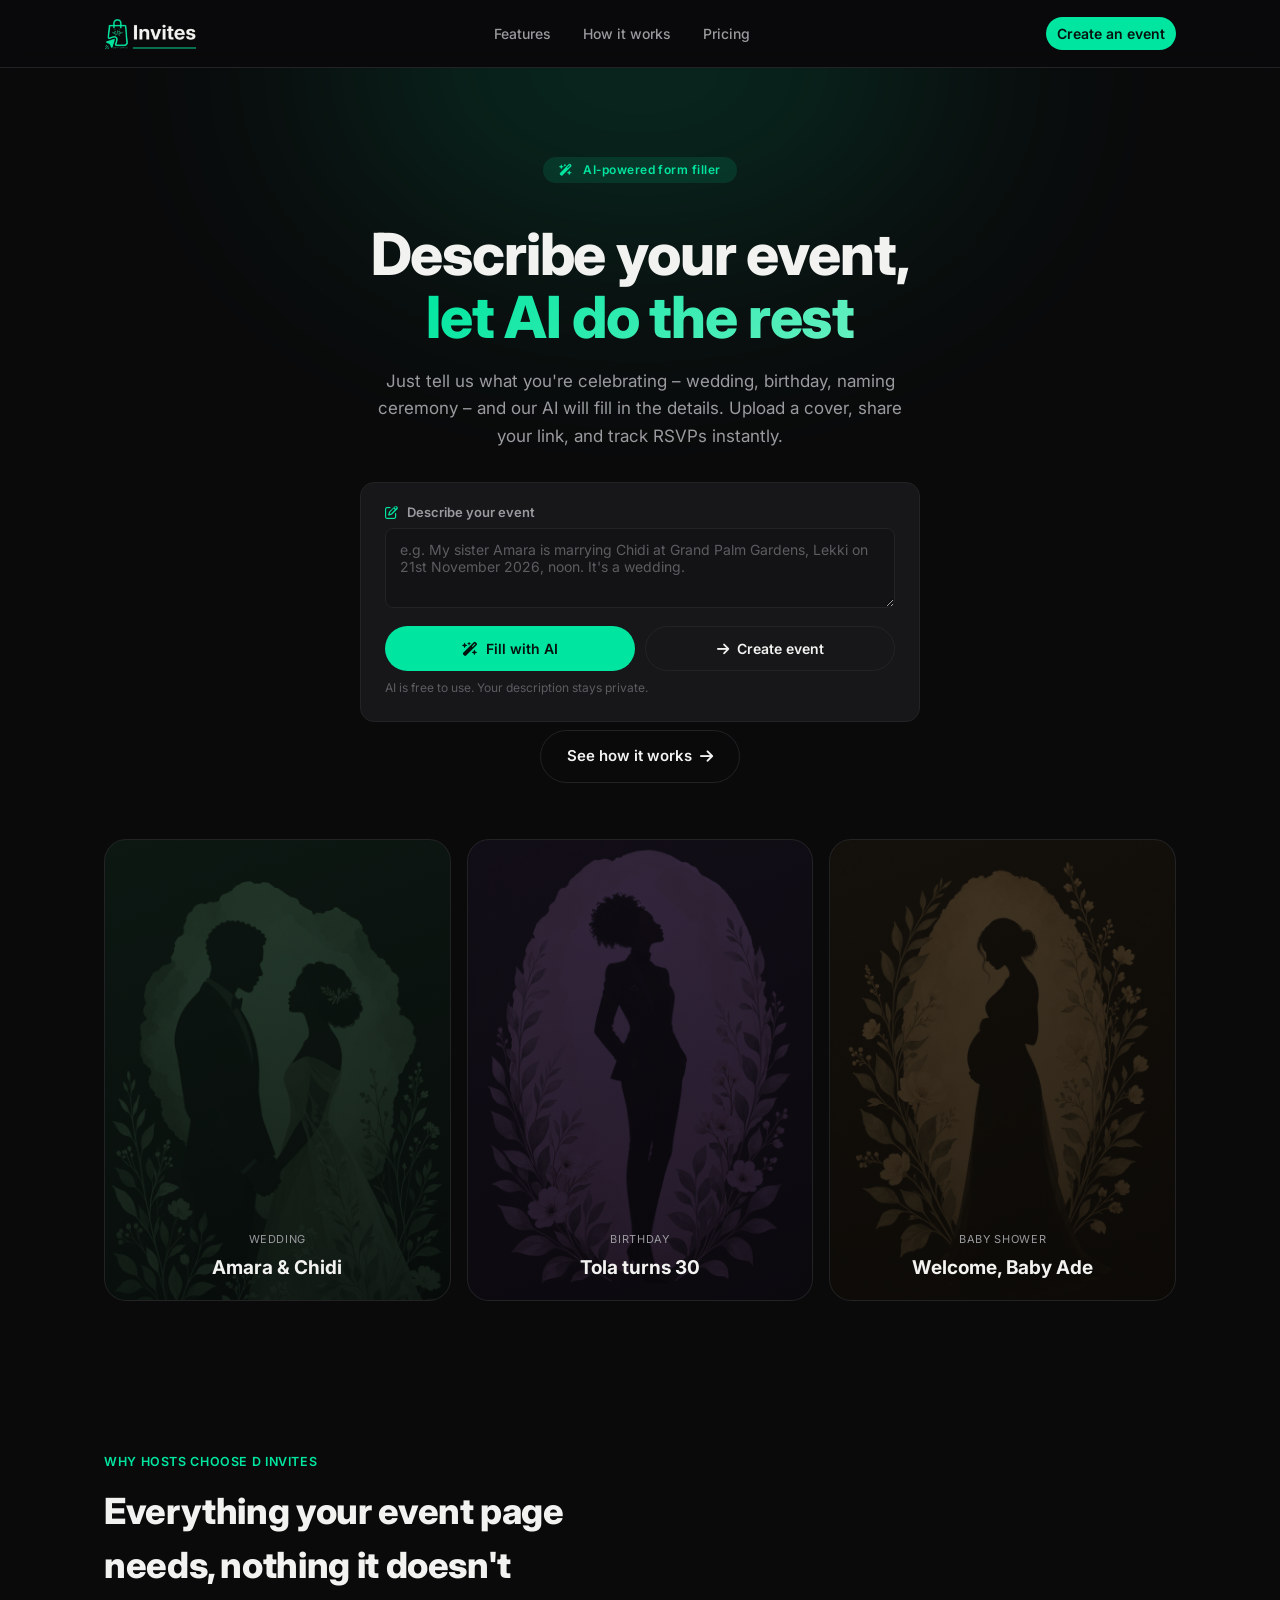
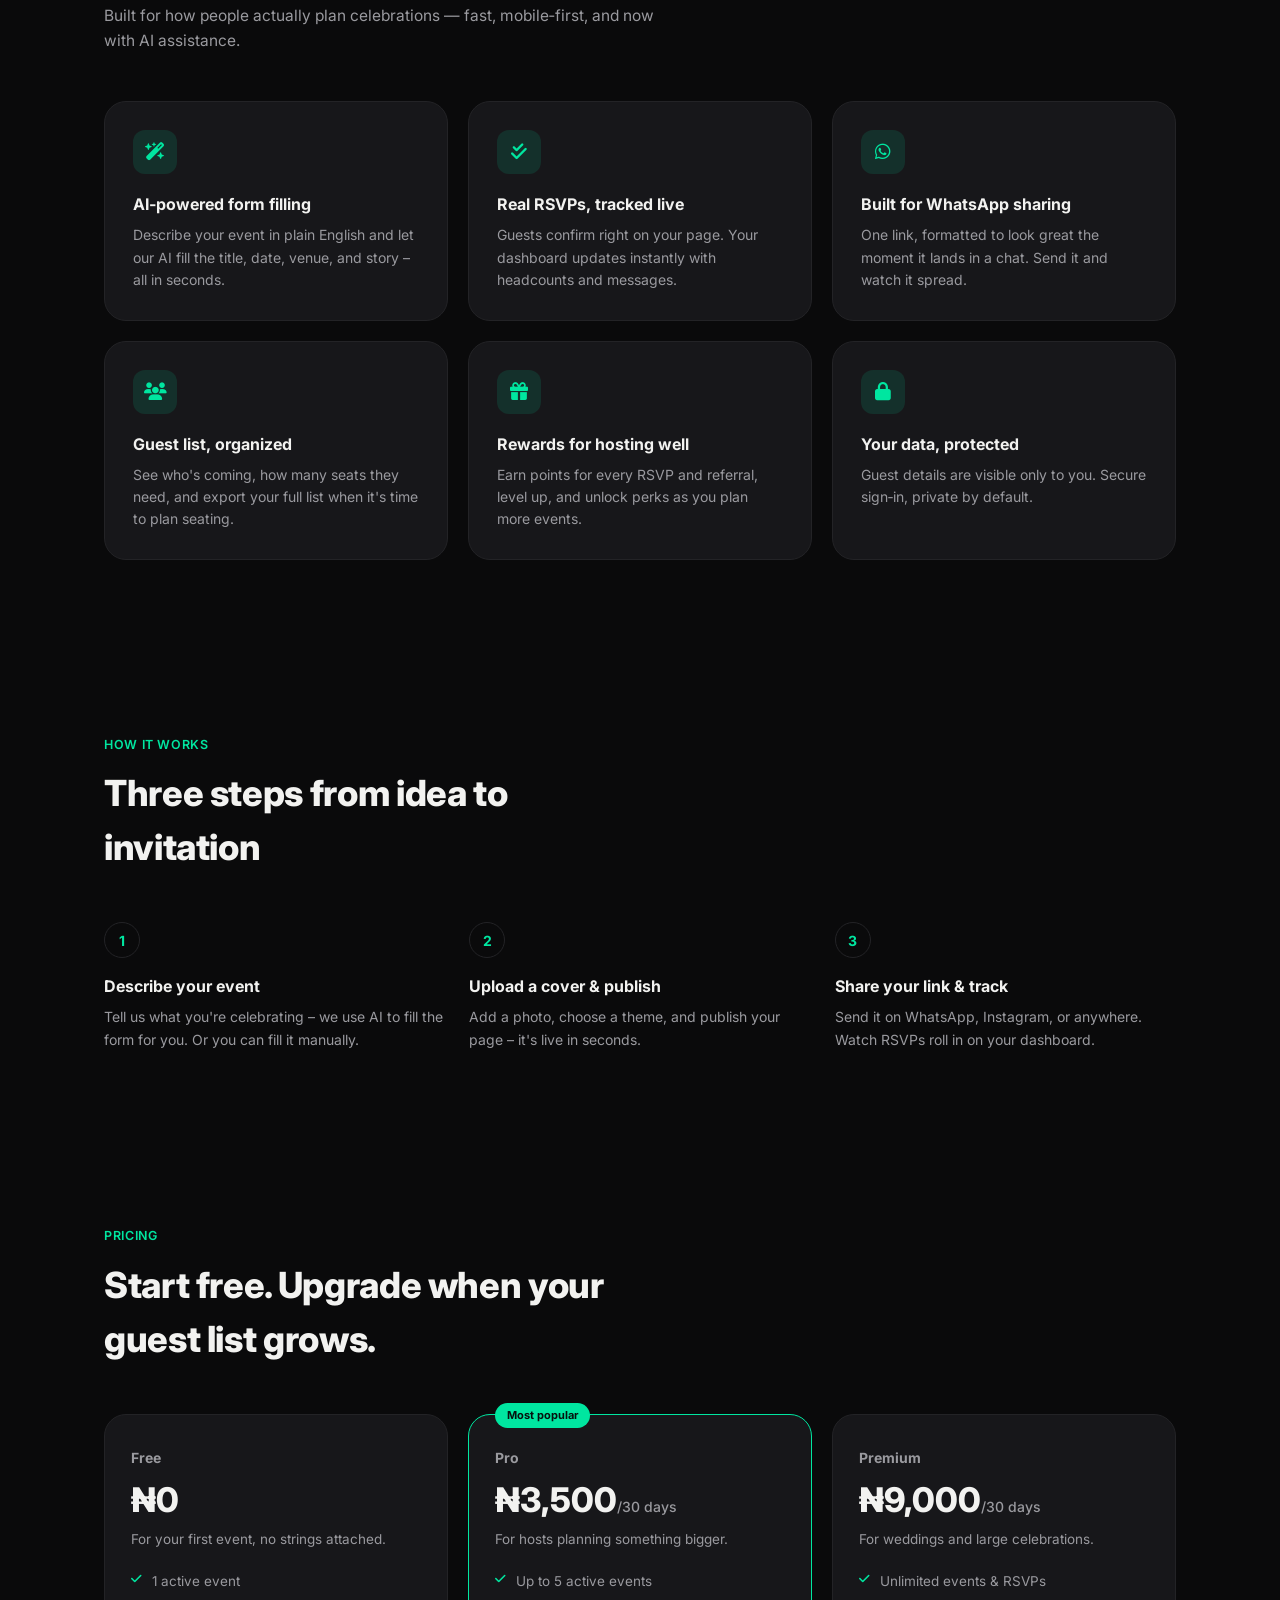
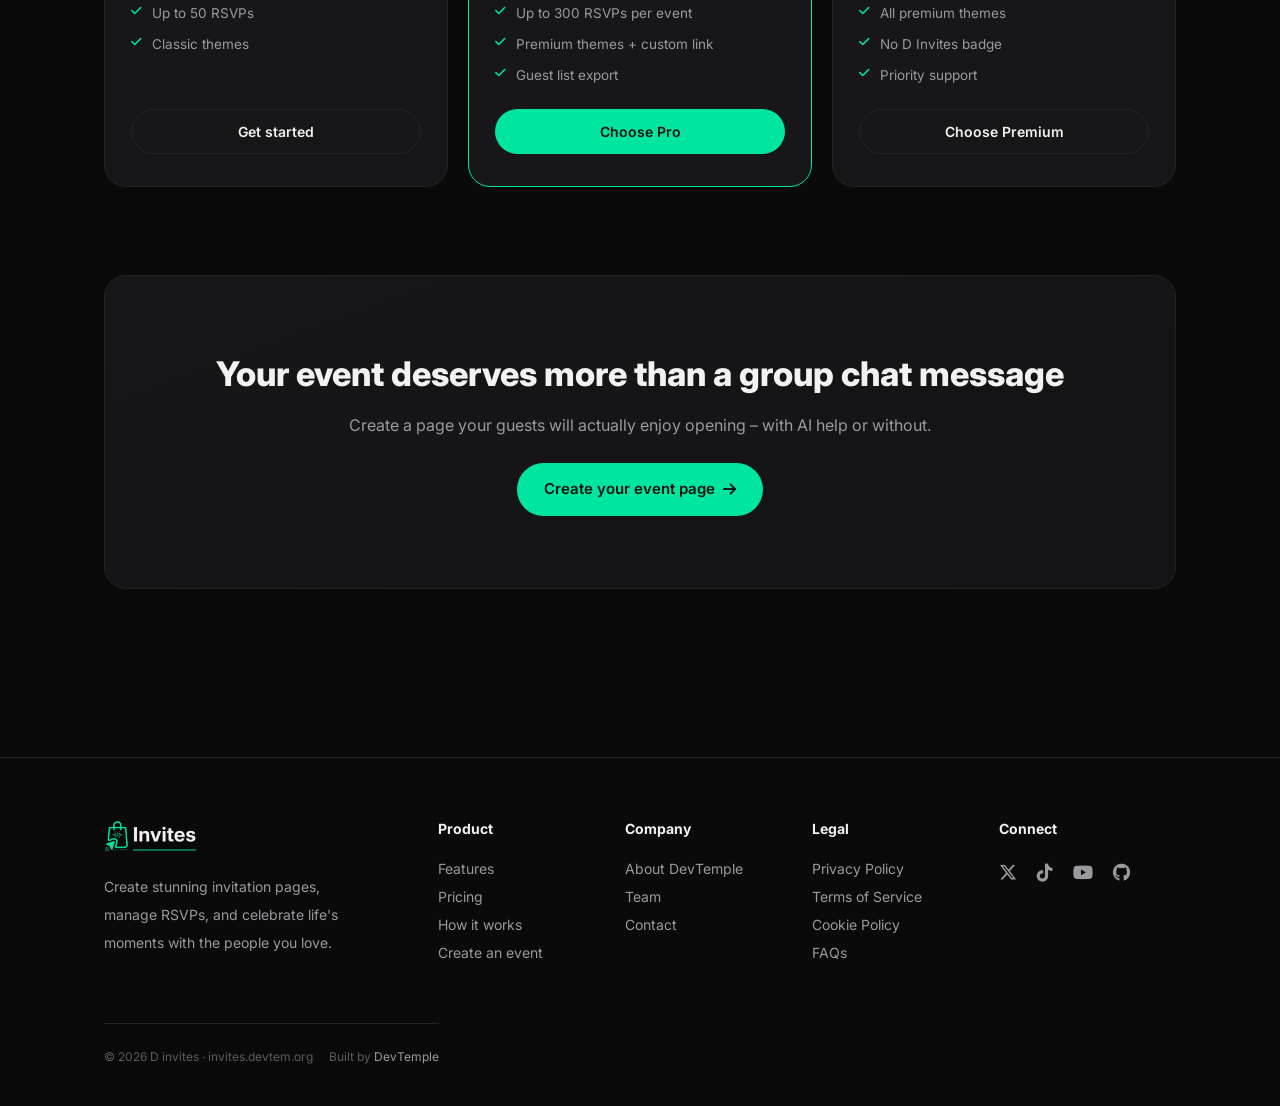
==== commit 7fdefc09: "Change pricing duration from '/event' to '/30 days'" ====
--- a/index.html
+++ b/index.html
@@ -20,7 +20,7 @@
     <meta property="og:type" content="website">
     <meta property="og:url" content="https://invites.devtem.org">
     <meta property="og:site_name" content="D Invites">
-    <meta property="og:image" content="https://invites.devtem.org/assets/img/logo.png">
+    <meta property="og:image" content="https://invites.devtem.org/assets/img/mobile-screen.jpg">
     <meta property="og:image:width" content="1200">
     <meta property="og:image:height" content="630">
     <meta property="og:image:alt" content="D Invites — AI‑powered event pages">
@@ -30,7 +30,7 @@
     <meta name="twitter:card" content="summary_large_image">
     <meta name="twitter:title" content="D Invites — AI‑powered event pages in minutes">
     <meta name="twitter:description" content="Create a stunning invitation page with AI assistance. Describe your event, let AI fill the form, upload a cover, share a link, and track every RSVP — free to start.">
-    <meta name="twitter:image" content="https://invites.devtem.org/assets/img/logo.png">
+    <meta name="twitter:image" content="https://invites.devtem.org/assets/img/mobile-screen.jpg">
     <meta name="twitter:site" content="@DevtempT12979">
     <meta name="twitter:creator" content="@DevtempT12979">
 
@@ -788,7 +788,7 @@
 
                 <div class="card price-card featured">
                     <div class="tier">Pro</div>
-                    <div class="amount">&#8358;3,500<span>/event</span></div>
+                    <div class="amount">&#8358;3,500<span>/30 days</span></div>
                     <p class="desc">For hosts planning something bigger.</p>
                     <ul class="price-list">
                         <li><i class="fa-solid fa-check" aria-hidden="true"></i> Up to 5 active events</li>
@@ -801,7 +801,7 @@
 
                 <div class="card price-card">
                     <div class="tier">Premium</div>
-                    <div class="amount">&#8358;9,000<span>/event</span></div>
+                    <div class="amount">&#8358;9,000<span>/30 days</span></div>
                     <p class="desc">For weddings and large celebrations.</p>
                     <ul class="price-list">
                         <li><i class="fa-solid fa-check" aria-hidden="true"></i> Unlimited events &amp; RSVPs</li>
